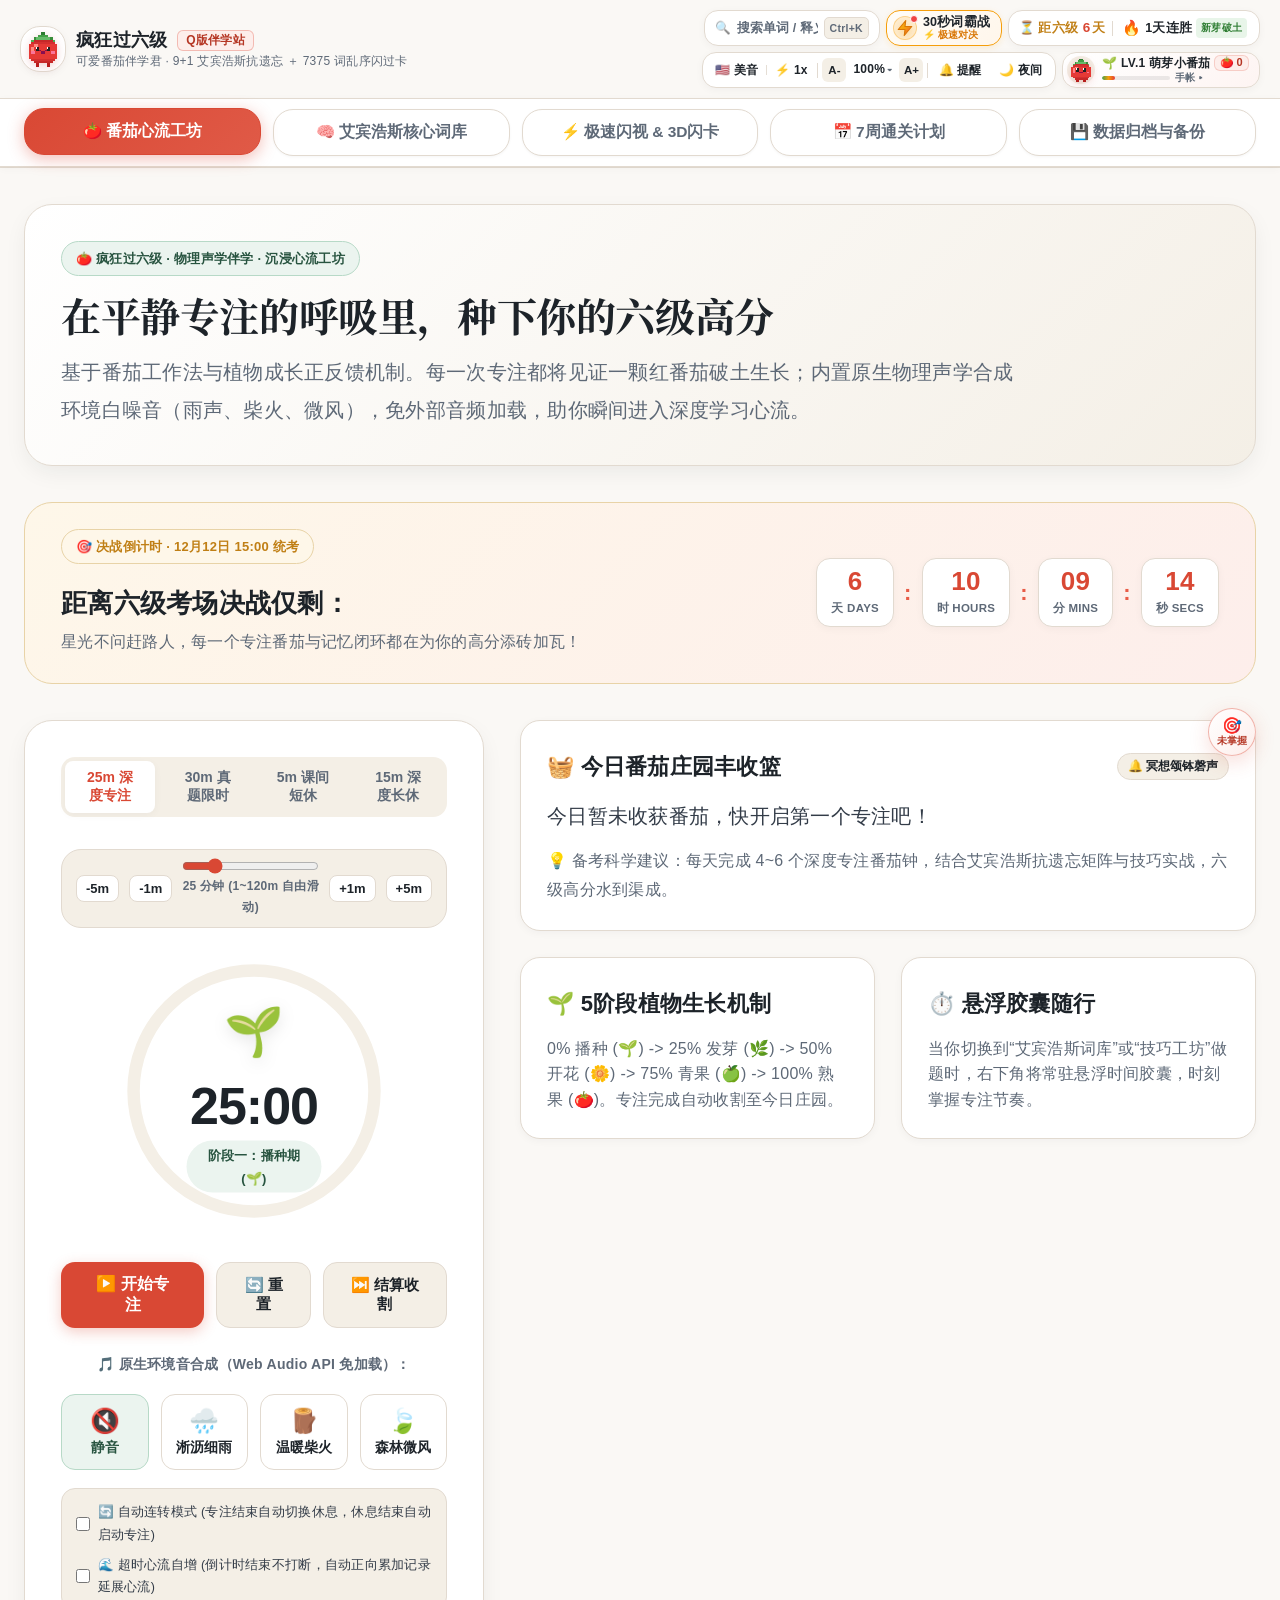
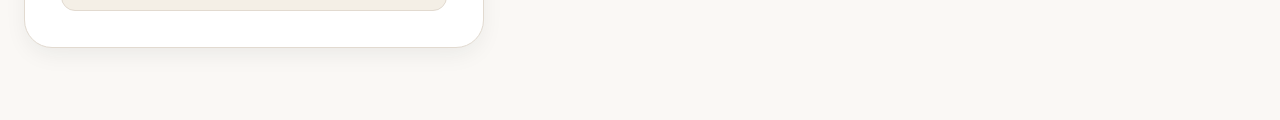
==== index.html @ 5a381528 "feat: 深度复查核心词全量闭环 (修复闪卡库18处核心词遗漏/规整1318处课内词号/例句与音标全检0缺陷 v2.9.4)" ====
<!DOCTYPE html>
<html lang="zh-CN">
<head>
  <meta charset="UTF-8">
  <meta name="viewport" content="width=device-width, initial-scale=1.0, maximum-scale=5.0">
  <meta name="apple-mobile-web-app-capable" content="yes">
  <meta name="apple-mobile-web-app-status-bar-style" content="default">
  <meta name="apple-mobile-web-app-title" content="疯狂过六级">
  <meta name="theme-color" content="#FFF9F6">
  <meta name="format-detection" content="telephone=no">
  <title>疯狂过六级 · 极速通关特训站</title>
  <link rel="preconnect" href="https://fonts.googleapis.com">
  <link rel="preconnect" href="https://fonts.gstatic.com" crossorigin>
  <link href="https://fonts.googleapis.com/css2?family=Noto+Serif+SC:wght@500;600;700;800&display=swap" rel="stylesheet">
  <link rel="stylesheet" href="style.css?v=2.9.4">
</head>
<body>

  <!-- 全局顶部导航 (Sticky Header) -->
  <header class="site-header">
    <div class="header-top">
      <div class="brand-section" onclick="onBrandClick()" title="点击回到首页 · 可爱番茄伴学君">
        <div class="brand-logo" id="brandPixelLogo">
          <svg class="pixel-tomato-svg" viewBox="0 0 32 32" width="38" height="38" shape-rendering="crispEdges">
            <!-- 绿叶与叶柄 -->
            <rect x="14" y="2" width="4" height="4" fill="#2E7D32" />
            <rect x="12" y="4" width="8" height="2" fill="#43A047" />
            <rect x="10" y="6" width="12" height="2" fill="#66BB6A" />
            <rect x="8" y="6" width="2" height="2" fill="#388E3C" />
            <rect x="22" y="6" width="2" height="2" fill="#388E3C" />
            <rect x="6" y="8" width="4" height="2" fill="#4CAF50" />
            <rect x="22" y="8" width="4" height="2" fill="#4CAF50" />

            <!-- 番茄身体轮廓 -->
            <rect x="8" y="8" width="16" height="2" fill="#C62828" />
            <rect x="6" y="10" width="20" height="2" fill="#D32F2F" />
            <rect x="4" y="12" width="24" height="12" fill="#E53935" />
            <rect x="6" y="24" width="20" height="2" fill="#D32F2F" />
            <rect x="8" y="26" width="16" height="2" fill="#C62828" />

            <!-- 高光亮点 -->
            <rect x="8" y="12" width="4" height="2" fill="#FF8A80" />
            <rect x="6" y="14" width="2" height="4" fill="#FF8A80" />

            <!-- 大眼睛 (眨眼动效) -->
            <rect class="pixel-eye" x="10" y="14" width="3" height="4" fill="#212121" />
            <rect x="10" y="14" width="1" height="2" fill="#FFFFFF" />
            <rect class="pixel-eye" x="19" y="14" width="3" height="4" fill="#212121" />
            <rect x="19" y="14" width="1" height="2" fill="#FFFFFF" />

            <!-- 粉嫩小腮红 -->
            <rect x="6" y="18" width="3" height="2" fill="#FF80AB" opacity="0.85" />
            <rect x="23" y="18" width="3" height="2" fill="#FF80AB" opacity="0.85" />

            <!-- 微笑嘴巴 -->
            <rect x="14" y="18" width="4" height="2" fill="#880E4F" />
            <rect x="13" y="17" width="1" height="1" fill="#880E4F" />
            <rect x="18" y="17" width="1" height="1" fill="#880E4F" />

            <!-- 像素小短腿 -->
            <rect x="10" y="28" width="3" height="3" fill="#B71C1C" />
            <rect x="19" y="28" width="3" height="3" fill="#B71C1C" />
          </svg>
        </div>
        <div class="brand-info">
          <h1>疯狂过六级 <span style="font-size:12px; font-weight:800; color:var(--tomato-dark); background:var(--tomato-soft); border:1px solid rgba(217,72,52,0.3); padding:2px 8px; border-radius:6px; margin-left:4px;">Q版伴学站</span></h1>
          <p>可爱番茄伴学君 · 9+1 艾宾浩斯抗遗忘 ＋ 7375 词乱序闪过卡</p>
        </div>
      </div>

      <div class="header-actions">

        <!-- 1. 极速全局搜索胶囊 -->
        <div class="search-box-pill" onclick="openGlobalSearchModal()" title="全局搜索词汇/释义/巧记 (快捷键 Ctrl+K 或 /)">
          <span class="search-box-icon">🔍</span>
          <input type="text" id="globalSearchInput" placeholder="搜索单词 / 释义 / 巧记..." readonly>
          <kbd>Ctrl+K</kbd>
        </div>

        <!-- 2. 竞技与备考状态联舱 (30秒词霸战 + 考期倒计时 + 连胜段位) -->
        <div class="header-status-capsule">
          <button type="button" class="blitz-hero-icon-btn" onclick="showWordBlitzModal()" title="30秒高能极速词汇反应挑战（点击开启竞技场）">
            <div class="blitz-btn-icon-wrap">
              <svg class="blitz-btn-svg" viewBox="0 0 24 24" width="18" height="18" fill="none">
                <path d="M13 2L3 14h9l-1 8 10-12h-9l1-8z" fill="url(#blitzBoltGrad)" stroke="#D97706" stroke-width="1.5" stroke-linejoin="round"/>
                <defs>
                  <linearGradient id="blitzBoltGrad" x1="0" y1="0" x2="1" y2="1">
                    <stop offset="0%" stop-color="#FBBF24"/>
                    <stop offset="50%" stop-color="#F59E0B"/>
                    <stop offset="100%" stop-color="#EF4444"/>
                  </linearGradient>
                </defs>
              </svg>
              <span class="blitz-sparkle-dot"></span>
            </div>
            <div class="blitz-btn-text-col">
              <span class="blitz-btn-title">30秒词霸战</span>
              <span class="blitz-btn-subtag" id="headerBlitzScoreTag">⚡ 极速对决</span>
            </div>
          </button>

          <div class="header-metrics-pill">
            <div class="exam-countdown-pill" title="目标时间：12月12日 15:00 大学英语六级统考">
              <span class="metric-icon">⏳</span>
              <span>距六级 <strong id="headerExamDays">--</strong>天</span>
              <span id="headerExamHMS" class="exam-hms-sub">--:--:--</span>
            </div>
            <span class="dock-divider"></span>
            <div class="header-streak-pill" onclick="showAchievementReportModal()" title="点击查看连胜战报与段位">
              <span class="streak-flame-icon" id="headerFlameIcon">🔥</span>
              <span><strong id="headerStreakDays">1</strong>天连胜</span>
              <span class="pixel-live-tag" id="headerStreakBadge">新芽破土</span>
            </div>
          </div>
        </div>

        <!-- 3. 伴学控制中心集成坞 (发音 + 字号缩放抽屉 + 提醒 + 日夜主题) -->
        <div class="header-control-dock">
          <!-- 发音与倍速 -->
          <div class="audio-pref-pill" title="超清发音控制器：支持美音/英音切换与语速调节">
            <button type="button" class="audio-pref-btn" id="headerAudioAccentBtn" onclick="toggleAudioAccent()">
              <span>🇺🇸</span> 美音
            </button>
            <span class="dock-sub-divider">|</span>
            <button type="button" class="audio-pref-btn" id="headerAudioRateBtn" onclick="cycleAudioRate()">
              <span>⚡</span> 1.0x
            </button>
          </div>

          <span class="dock-divider"></span>

          <!-- 字号无级缩放与预设抽屉 -->
          <div class="font-size-widget" title="全局字体缩放 (悬浮可选择预设档位)">
            <button type="button" class="font-step-btn" onclick="zoomFont(-0.1)" title="缩小字号">A-</button>
            <div class="font-preset-trigger">
              <span class="font-scale-current" id="headerFontScaleLabel">100%</span>
              <span class="font-caret">▾</span>
              <div class="font-presets-popover">
                <div class="font-popover-title">🔍 选择全局字号比例</div>
                <button type="button" class="font-btn active" data-scale="1.0" onclick="setFontScale(1.0)">标准 100%</button>
                <button type="button" class="font-btn" data-scale="1.15" onclick="setFontScale(1.15)">舒适 115%</button>
                <button type="button" class="font-btn" data-scale="1.30" onclick="setFontScale(1.30)">大字 130%</button>
                <button type="button" class="font-btn" data-scale="1.45" onclick="setFontScale(1.45)">关怀 145%</button>
              </div>
            </div>
            <button type="button" class="font-step-btn" onclick="zoomFont(0.1)" title="放大字号">A+</button>
          </div>

          <span class="dock-divider"></span>

          <!-- 提醒与夜间模式 -->
          <button type="button" class="dock-action-btn" onclick="openReminderModal()" title="设置备考闹钟与桌面提醒">
            <span>🔔</span> <span class="dock-btn-text">提醒</span>
          </button>
          <button type="button" class="dock-action-btn" id="btnDarkMode" onclick="toggleDarkMode()" title="切换日间暖燕麦 / 夜间深黛黑模式">
            🌙 夜间
          </button>
        </div>

        <!-- 4. 番茄Q酱伴学宠物一体舱 (融合像素互动与等级经验手帐) -->
        <div class="pixel-tomato-widget tomato-pet-pill" id="pixelTomatoWidget" onclick="showTomatoPetModal()" title="点击查看番茄Q酱成长手帐 · 点击头像可互动">
          <div class="pixel-tomato-avatar" onclick="event.stopPropagation(); petPixelTomato();" title="点我互动打气~ 今天也要疯狂过六级！">
            <svg class="pixel-tomato-svg" viewBox="0 0 32 32" width="34" height="34" shape-rendering="crispEdges">
              <!-- 绿叶与叶柄 -->
              <rect x="14" y="2" width="4" height="4" fill="#2E7D32" />
              <rect x="12" y="4" width="8" height="2" fill="#43A047" />
              <rect x="10" y="6" width="12" height="2" fill="#66BB6A" />
              <rect x="8" y="6" width="2" height="2" fill="#388E3C" />
              <rect x="22" y="6" width="2" height="2" fill="#388E3C" />
              <rect x="6" y="8" width="4" height="2" fill="#4CAF50" />
              <rect x="22" y="8" width="4" height="2" fill="#4CAF50" />

              <!-- 番茄身体轮廓 -->
              <rect x="8" y="8" width="16" height="2" fill="#C62828" />
              <rect x="6" y="10" width="20" height="2" fill="#D32F2F" />
              <rect x="4" y="12" width="24" height="12" fill="#E53935" />
              <rect x="6" y="24" width="20" height="2" fill="#D32F2F" />
              <rect x="8" y="26" width="16" height="2" fill="#C62828" />

              <!-- 高光亮点 -->
              <rect x="8" y="12" width="4" height="2" fill="#FF8A80" />
              <rect x="6" y="14" width="2" height="4" fill="#FF8A80" />

              <!-- 大眼睛 (眨眼动效) -->
              <rect class="pixel-eye" x="10" y="14" width="3" height="4" fill="#212121" />
              <rect x="10" y="14" width="1" height="2" fill="#FFFFFF" />
              <rect class="pixel-eye" x="19" y="14" width="3" height="4" fill="#212121" />
              <rect x="19" y="14" width="1" height="2" fill="#FFFFFF" />

              <!-- 粉嫩小腮红 -->
              <rect x="6" y="18" width="3" height="2" fill="#FF80AB" opacity="0.85" />
              <rect x="23" y="18" width="3" height="2" fill="#FF80AB" opacity="0.85" />

              <!-- 微笑嘴巴 -->
              <rect x="14" y="18" width="4" height="2" fill="#880E4F" />
              <rect x="13" y="17" width="1" height="1" fill="#880E4F" />
              <rect x="18" y="17" width="1" height="1" fill="#880E4F" />

              <!-- 像素小短腿 -->
              <rect x="10" y="28" width="3" height="3" fill="#B71C1C" />
              <rect x="19" y="28" width="3" height="3" fill="#B71C1C" />
            </svg>
          </div>
          <div class="pixel-tomato-info">
            <div class="pixel-tomato-name">
              <span class="pet-icon-bounce" id="headerPetIcon" onclick="onTomatoPetClick(event)">🌱</span>
              <span id="headerPetBadge">LV.1 萌芽小番茄</span>
              <span class="tomato-mini-badge" title="今日已收获番茄数">🍅<strong id="headerTomatoCount">0</strong></span>
            </div>
            <div class="pet-xp-row">
              <div class="pet-xp-bar-wrap">
                <div class="pet-xp-bar-fill" id="headerPetXpBar" style="width:10%;"></div>
              </div>
              <span class="pet-handbook-hint">手帐 ▸</span>
            </div>
          </div>
          <!-- 悬浮点击鼓励对话气泡 -->
          <div class="pixel-speech-bubble" id="pixelTomatoBubble">加油！疯狂过六级！🍅</div>
        </div>

      </div>
    </div>

    <!-- 药丸 Tab 导航栏 -->
    <nav class="nav-bar">
      <div class="nav-tabs">
        <button class="tab-link active" data-tab="pomodoro" onclick="switchTab('pomodoro')">🍅 番茄心流工坊</button>
        <button class="tab-link" data-tab="vocab" onclick="switchTab('vocab')">🧠 艾宾浩斯核心词库</button>
        <button class="tab-link" data-tab="flash" onclick="switchTab('flash')">⚡ 极速闪视 & 3D闪卡</button>
        <button class="tab-link" data-tab="planner" onclick="switchTab('planner')">📅 7周通关计划</button>
        <button class="tab-link" data-tab="backup" onclick="switchTab('backup')">💾 数据归档与备份</button>
      </div>
    </nav>
  </header>

  <!-- 主体视图容器 -->
  <main class="main-wrapper">

    <!-- 板块 1：番茄心流工坊 -->
    <section id="tab-pomodoro" class="tab-content active">
      <div class="hero-card">
        <span class="hero-badge">🍅 疯狂过六级 · 物理声学伴学 · 沉浸心流工坊</span>
        <h1 class="hero-title serif-heading">在平静专注的呼吸里，种下你的六级高分</h1>
        <p class="hero-desc">
          基于番茄工作法与植物成长正反馈机制。每一次专注都将见证一颗红番茄破土生长；内置原生物理声学合成环境白噪音（雨声、柴火、微风），免外部音频加载，助你瞬间进入深度学习心流。
        </p>
      </div>

      
      <!-- 12月12日 统考倒计时看板 -->
      <div class="exam-countdown-banner">
        <div>
          <span class="hero-badge" style="background:var(--harvest-soft); color:var(--harvest-gold); border-color:var(--harvest-border);">🎯 决战倒计时 · 12月12日 15:00 统考</span>
          <h2 style="font-size:var(--font-xl); font-weight:800; color:var(--text-main); margin-top:4px;">距离六级考场决战仅剩：</h2>
          <p style="font-size:var(--font-sm); color:var(--text-muted); margin-top:2px;">星光不问赶路人，每一个专注番茄与记忆闭环都在为你的高分添砖加瓦！</p>
        </div>
        <div class="exam-countdown-grid">
          <div class="exam-time-box">
            <div class="exam-time-val" id="pomoExamDays">--</div>
            <div class="exam-time-lbl">天 DAYS</div>
          </div>
          <span class="exam-colon">:</span>
          <div class="exam-time-box">
            <div class="exam-time-val" id="pomoExamHours">--</div>
            <div class="exam-time-lbl">时 HOURS</div>
          </div>
          <span class="exam-colon">:</span>
          <div class="exam-time-box">
            <div class="exam-time-val" id="pomoExamMins">--</div>
            <div class="exam-time-lbl">分 MINS</div>
          </div>
          <span class="exam-colon">:</span>
          <div class="exam-time-box">
            <div class="exam-time-val" id="pomoExamSecs">--</div>
            <div class="exam-time-lbl">秒 SECS</div>
          </div>
        </div>
      </div>
      <div class="pomo-container">
        <div class="pomo-timer-card">
          <div class="pomo-mode-tabs">
            <button class="pomo-mode-btn active" data-mode="focus" onclick="setPomoMode('focus')">25m 深度专注</button>
            <button class="pomo-mode-btn" data-mode="exam" onclick="setPomoMode('exam')">30m 真题限时</button>
            <button class="pomo-mode-btn" data-mode="short" onclick="setPomoMode('short')">5m 课间短休</button>
            <button class="pomo-mode-btn" data-mode="long" onclick="setPomoMode('long')">15m 深度长休</button>
          </div>

          
          <!-- 自由时长微调控制器 (1~120分钟可调) -->
          <div class="pomo-duration-adjuster" title="自由调节专注时长">
            <button class="adjust-step-btn" onclick="adjustPomoMinutes(-5)" title="减少5分钟">-5m</button>
            <button class="adjust-step-btn" onclick="adjustPomoMinutes(-1)" title="减少1分钟">-1m</button>
            <div class="adjust-slider-wrap">
              <input type="range" id="pomoDurationSlider" min="1" max="120" value="25" oninput="onPomoSliderInput(this.value)" onchange="onPomoSliderChange(this.value)">
              <div class="adjust-val-text"><span id="pomoDurationDisplay">25</span> 分钟 (1~120m 自由滑动)</div>
            </div>
            <button class="adjust-step-btn" onclick="adjustPomoMinutes(1)" title="增加1分钟">+1m</button>
            <button class="adjust-step-btn" onclick="adjustPomoMinutes(5)" title="增加5分钟">+5m</button>
          </div>

          <div class="pomo-ring-wrap">
            <svg class="pomo-ring-svg" viewBox="0 0 260 260">
              <circle class="pomo-ring-bg" cx="130" cy="130" r="116"></circle>
              <circle class="pomo-ring-prog" id="pomoRingProg" cx="130" cy="130" r="116"></circle>
            </svg>
            <div class="pomo-center-info">
              <div class="plant-emoji-large" id="plantEmojiLarge">🌱</div>
              <div class="pomo-timer-text" id="pomoTimerText">25:00</div>
              <span class="plant-stage-badge" id="plantStageBadge">阶段一：播种期 (🌱)</span>
            </div>
          </div>

          <div class="pomo-btn-group">
            <button class="btn-primary" id="pomoStartBtn" onclick="togglePomodoro()">▶️ 开始专注</button>
            <button class="btn-secondary" onclick="resetPomodoro()">🔄 重置</button>
            <button class="btn-secondary" onclick="skipPomodoro()">⏭️ 结算收割</button>
          </div>

          <div style="margin-top: 24px; width: 100%;">
            <div style="font-size: 14px; font-weight: 700; color: var(--text-muted); margin-bottom: 8px;">
              🎵 原生环境音合成（Web Audio API 免加载）：
            </div>
            <div class="ambient-sound-board">
              <button class="sound-toggle-btn active" id="btnSoundNone" onclick="setAmbientSound('none')">
                <span class="icon">🔇</span>
                <span>静音</span>
              </button>
              <button class="sound-toggle-btn" id="btnSoundRain" onclick="setAmbientSound('rain')">
                <span class="icon">🌧️</span>
                <span>淅沥细雨</span>
              </button>
              <button class="sound-toggle-btn" id="btnSoundFire" onclick="setAmbientSound('fire')">
                <span class="icon">🪵</span>
                <span>温暖柴火</span>
              </button>
              <button class="sound-toggle-btn" id="btnSoundWind" onclick="setAmbientSound('wind')">
                <span class="icon">🍃</span>
                <span>森林微风</span>
              </button>
            </div>
          </div>

          <!-- 智能自动调节心流开关 -->
          <div class="pomo-smart-switches">
            <label class="smart-toggle-label">
              <input type="checkbox" id="chkAutoFlow" onchange="toggleAutoFlow(this.checked)">
              <span>🔄 自动连转模式 (专注结束自动切换休息，休息结束自动启动专注)</span>
            </label>
            <label class="smart-toggle-label">
              <input type="checkbox" id="chkOvertimeCount" onchange="toggleOvertimeCount(this.checked)">
              <span>🌊 超时心流自增 (倒计时结束不打断，自动正向累加记录延展心流)</span>
            </label>
          </div>

        </div>

        <div>
          <div class="card" style="margin-bottom: var(--space-lg);">
            <div class="card-title">
              <span>🧺 今日番茄庄园丰收篮</span>
              <button class="btn-secondary" onclick="playChime()" style="padding:4px 10px; font-size:12px;">🔔 冥想颂钵磬声</button>
            </div>
            <p style="font-size: var(--font-md); line-height: var(--line-height-relaxed); color: var(--text-body); margin-bottom: 12px;" id="harvestBasketDisplay">
              今日暂未收获番茄，快开启第一个专注吧！
            </p>
            <div style="font-size: var(--font-sm); color: var(--text-muted);">
              💡 备考科学建议：每天完成 4~6 个深度专注番茄钟，结合艾宾浩斯抗遗忘矩阵与技巧实战，六级高分水到渠成。
            </div>
          </div>

          <div class="grid-2">
            <div class="card">
              <div class="card-title">🌱 5阶段植物生长机制</div>
              <p style="font-size: var(--font-sm); color: var(--text-muted); line-height: 1.6;">
                0% 播种 (🌱) -> 25% 发芽 (🌿) -> 50% 开花 (🌼) -> 75% 青果 (🍏) -> 100% 熟果 (🍅)。专注完成自动收割至今日庄园。
              </p>
            </div>
            <div class="card">
              <div class="card-title">⏱️ 悬浮胶囊随行</div>
              <p style="font-size: var(--font-sm); color: var(--text-muted); line-height: 1.6;">
                当你切换到“艾宾浩斯词库”或“技巧工坊”做题时，右下角将常驻悬浮时间胶囊，时刻掌握专注节奏。
              </p>
            </div>
          </div>
        </div>
      </div>
    </section>

    <!-- 板块 2：艾宾浩斯核心词库 -->
    <section id="tab-vocab" class="tab-content">
      <div class="hero-card">
        <span class="hero-badge">🧠 科学 9+1 艾宾浩斯全周期抗遗忘闭环 (增加14天/21天打卡) · 词以群记抓核心</span>
        <h1 class="hero-title serif-heading">抗遗忘闭环 · 终结死记硬背</h1>
        <p class="hero-desc">
          取材自刘晓艳《六级核心词·艾宾浩斯抗遗忘》与《你还在背单词吗》。通过“短期（初学/5分/30分/12时）+ 长期（1天/2天/4天/7天）”十步阶梯复习排程（短期初学/5分/30分/12时 + 长期1天/2天/4天/7天/14天/21天），配合词群逻辑思维导图与同根派生树，在遗忘临界点将其固化为永久潜意识记忆。
        </p>
      </div>

      <!-- 控制工具栏 -->
      <!-- 紧凑计划进度提醒条 -->
      <div id="vocabPlanBanner"></div>

      <div class="vocab-control-bar">
        <div class="unit-selector-group">
          <label style="font-weight:700; color:var(--text-main); font-size:var(--font-md);">选择单元：</label>
          <select class="select-styled" id="vocabUnitSelect" onchange="onVocabUnitChange()"></select>
          <select class="select-styled" id="vocabLessonSelect" onchange="onVocabLessonChange()"></select>
        </div>

        <div class="vocab-mode-toggles">
          <button class="toggle-chip active" id="btnToggleMindmap" onclick="toggleMindmap()">🗺️ 词群思维导图</button>
          <button class="toggle-chip" id="btnMaskMeaning" onclick="toggleMaskMeaning()">👁️ 遮挡中文释义</button>
          <button class="toggle-chip" id="btnFilterStarred" onclick="toggleStarredFilter()">⭐ 只看星标生词</button>
          <button class="toggle-chip" id="btnFilterDue" onclick="toggleDueFilter()" title="筛选到达遗忘临界点急需复习的词汇">⏰ 到期待复习 (<span id="dueWordsCount">0</span>)</button>
          <button class="toggle-chip" onclick="batchCheckCurrentLesson(true)" title="一键将本课全部单词标记为初学已打卡">⚡ 整课初学一键打卡</button>
          <button class="toggle-chip" onclick="batchCheckCurrentLesson(false)" title="清空本课全部单词打卡标记" style="color:var(--tomato-red);">🔄 清空本课打卡</button>
          <button class="toggle-chip" id="btnFilterUnlearned" onclick="toggleUnlearnedFilter()">⏳ 只看未掌握</button>
          <button class="toggle-chip jump-unmastered-chip" id="btnJumpUnmastered" onclick="jumpToFirstUnmasteredWord()" title="一键定位并滚动到第一个未掌握的核心词卡片位置">🎯 定位未掌握词</button>
        </div>
      </div>

      <!-- 思维导图抽屉 -->
      <div class="mindmap-drawer open" id="mindmapDrawer"></div>

      <!-- 词汇卡片列表容器 -->
      <div class="vocab-card-list" id="vocabCardList"></div>
    </section>

    <!-- 板块 3：全新极速闪过卡工坊 (纯净单词与词意 · 3D拟真记忆卡 · 自动闪视心流 · 智能分级打标) -->
    <section id="tab-flash" class="tab-content">
      <div class="hero-card">
        <span class="hero-badge">⚡ 疯狂过六级 · 纯净闪过卡 · 科学抗遗忘刷词工坊</span>
        <h1 class="hero-title serif-heading">极速闪过卡 · 纯净记忆心流工坊</h1>
        <p class="hero-desc">
          严格遵循<strong>“只要单词与词意，乱序随机不留位置记忆”</strong>原则打造！包含 <strong>3D 拟真翻转卡</strong>（艾宾浩斯自评梯度：生疏/模糊/熟记）、<strong>自动闪视心流</strong>（免动手自动翻卡巡航）与<strong>冲刺密集清单</strong>。全键盘盲打支持，支持星标收集与错词重练！
        </p>
      </div>

      <div class="flash-workspace">
        <!-- 顶栏操控台：模式切换 + 题库选择 + 快捷操作 -->
        <div class="flash-toolbar">
          <div class="flash-mode-bar">
            <button class="flash-mode-btn active" data-mode="3d" onclick="switchFlashMode('3d')">🃏 3D 翻转卡 (记忆打标)</button>
            <button class="flash-mode-btn" data-mode="flash" onclick="switchFlashMode('flash')">⚡ 自动闪视心流 (巡航)</button>
            <button class="flash-mode-btn" data-mode="list" onclick="switchFlashMode('list')">📜 冲刺单词清单 (速览)</button>
          </div>

          <div class="flash-deck-controls">
            <label style="font-weight:700; color:var(--text-main); font-size:14px;">题库包：</label>
            <select class="select-styled" id="flashUnitSelect" onchange="onFlashUnitChange()" style="max-width:320px;"></select>
            <button class="btn-secondary" onclick="reshuffleCurrentDeck()" title="快捷键 R" style="padding:8px 14px; font-weight:700;">🔀 乱序洗牌 (R)</button>
            <button class="btn-secondary" onclick="undoLastFlashcardMark()" title="快捷键 Z 或 Ctrl+Z" style="padding:8px 14px; font-weight:700;">↺ 撤销 (Z)</button>
          </div>
        </div>

        <!-- 实时刷词进度条与战报统计胶囊 -->
        <div class="flash-progress-dashboard">
          <div class="flash-progress-track">
            <div class="flash-progress-fill" id="flashProgressBar" style="width: 1%;"></div>
          </div>
          <div class="flash-stats-pills">
            <span class="flash-stat-pill current" id="flashStatProgressText">第 1 / 7375 词 · 乱序</span>
            <span class="flash-stat-pill mastered" id="flashStatMastered">🟢 熟记: 0</span>
            <span class="flash-stat-pill hesitant" id="flashStatHesitant">🟡 模糊: 0</span>
            <span class="flash-stat-pill forgot" id="flashStatForgot">🔴 生疏: 0</span>
            <span class="flash-stat-pill accuracy" id="flashStatAccuracy">掌握率: 0%</span>
          </div>
        </div>

        <!-- 模式 A：3D 拟真翻转卡片舞台 (超大字号、3D翻转、三档记忆打分) -->
        <div id="flipCardStage">
          <div class="flash-card-3d-viewport" onclick="flip3DCard()">
            <div class="flash-card-3d-inner" id="flipCardInner">
              <!-- 卡片正面 (纯净单词) -->
              <div class="flash-card-face flash-card-front">
                <div class="flash-card-top-bar">
                  <span class="flash-card-deck-tag" id="flashFrontDeckTag">全库大乱序</span>
                  <div style="display:flex; align-items:center; gap:8px;">
                    <button type="button" class="flash-card-icon-btn" onclick="event.stopPropagation(); toggleStarCurrentFlashcard();" id="flashStarBtn" title="加入星标生词本 (快捷键 F)">★</button>
                    <button type="button" class="flash-card-icon-btn" onclick="event.stopPropagation(); speakCurrentFlashcard();" title="发音朗读 (快捷键 V)">🔊</button>
                  </div>
                </div>

                <div class="flash-word-text serif-heading" id="flipFrontWord">abandon</div>
                <div class="flash-phonetic-text" id="flipFrontPhonetic">/əˈbændən/</div>

                <div class="flash-card-hint">
                  💡 点击卡片或轻敲 <kbd>空格键</kbd> 翻转查看释义
                </div>
              </div>

              <!-- 卡片反面 (纯净词意) -->
              <div class="flash-card-face flash-card-back">
                <div class="flash-card-top-bar">
                  <span class="flash-card-deck-tag" style="color:var(--tomato-red);">释义背面</span>
                  <div style="display:flex; align-items:center; gap:8px;">
                    <button type="button" class="flash-card-icon-btn" onclick="event.stopPropagation(); speakCurrentFlashcard();" title="发音朗读">🔊</button>
                  </div>
                </div>

                <div class="flash-meaning-text" id="flipBackMeaning">v. 遗弃，抛弃；中止；放弃</div>

                <!-- 可折叠晓艳巧记提示 -->
                <div class="flash-trick-fold" id="flashTrickBox" style="display:none;" onclick="event.stopPropagation();">
                  <span style="font-weight:800; color:var(--harvest-gold); font-size:12px;">💡 晓艳巧记：</span>
                  <span id="flashTrickText" style="font-size:13px; color:var(--text-body);"></span>
                </div>

                <div class="flash-card-hint">
                  💡 请根据记忆掌握程度点击下方按钮打分 (支持键盘 1 / 2 / 3)
                </div>
              </div>
            </div>
          </div>

          <!-- 艾宾浩斯三档记忆梯度操作台 -->
          <div class="flash-grading-bar">
            <button type="button" class="btn-grade-forgot" onclick="grade3DCard('forgot')" title="快捷键 1 或 A 或 ←">
              <span class="grade-key">1</span>
              <span>🔴 生疏/忘记 (A)</span>
            </button>
            <button type="button" class="btn-grade-hesitant" onclick="grade3DCard('hesitant')" title="快捷键 2 或 S 或 ↓">
              <span class="grade-key">2</span>
              <span>🟡 模糊/犹豫 (S)</span>
            </button>
            <button type="button" class="btn-grade-mastered" onclick="grade3DCard('mastered')" title="快捷键 3 或 D 或 →">
              <span class="grade-key">3</span>
              <span>🟢 熟记过关 (D)</span>
            </button>
          </div>

          <div class="flash-keyboard-tip">
            ⌨️ 全键盘盲打支持：<kbd>Space</kbd> 翻转 ｜ <kbd>1</kbd>/<kbd>A</kbd> 忘记 ｜ <kbd>2</kbd>/<kbd>S</kbd> 模糊 ｜ <kbd>3</kbd>/<kbd>D</kbd> 熟记 ｜ <kbd>R</kbd> 洗牌 ｜ <kbd>Z</kbd> 撤销 ｜ <kbd>F</kbd> 标星 ｜ <kbd>V</kbd> 发音
          </div>
        </div>

        <!-- 模式 B：自动闪视心流舞台 (巡航播放模式) -->
        <div id="speedFlashStage" style="display:none;">
          <div class="speed-flash-hero-card">
            <div style="font-size:14px; font-weight:700; color:var(--text-muted); margin-bottom:8px;" id="speedProgressHero">第 1 / 7375 词 · 自动巡航</div>
            <div class="speed-word-hero serif-heading" id="speedWordHero">abandon</div>
            <div class="speed-meaning-hero" id="speedMeaningHero">v. 遗弃，抛弃；中止；放弃</div>

            <div class="speed-control-deck">
              <button class="btn-secondary" onclick="stepSpeedFlash(-1)">⏮️ 上一个</button>
              <button class="btn-primary" id="speedPlayBtn" onclick="toggleSpeedFlash()" style="padding:10px 24px; font-size:15px; font-weight:800;">▶️ 开启闪视心流 (P)</button>
              <button class="btn-secondary" onclick="stepSpeedFlash(1)">⏭️ 下一个</button>
              <button class="btn-secondary" onclick="reshuffleCurrentDeck()" style="margin-left:6px;">🔀 洗牌</button>
              <span style="font-size:14px; font-weight:700; color:var(--text-muted); margin-left:12px;">调速：</span>
              <button class="speed-btn-pill" data-speed="1.0" onclick="setSpeedInterval(1.0)">1.0s (极速)</button>
              <button class="speed-btn-pill active" data-speed="1.5" onclick="setSpeedInterval(1.5)">1.5s (标准)</button>
              <button class="speed-btn-pill" data-speed="2.0" onclick="setSpeedInterval(2.0)">2.0s (舒适)</button>
              <button class="speed-btn-pill" data-speed="3.0" onclick="setSpeedInterval(3.0)">3.0s (沉浸)</button>
            </div>
          </div>
        </div>

        <!-- 模式 C：密集冲刺清单速览舞台 (考前5分钟过词) -->
        <div id="flashListStage" style="display:none;">
          <div style="display:flex; justify-content:space-between; align-items:center; margin-bottom:16px;">
            <div style="font-weight:700; color:var(--text-main); font-size:15px;">📜 当前题库词汇快速回顾流</div>
            <div style="display:flex; gap:10px;">
              <button type="button" class="btn-secondary" onclick="toggleFlashListMeanings()" id="btnToggleListMeanings" style="padding:6px 14px; font-size:13px;">👁️ 隐藏释义 (自测)</button>
              <button type="button" class="btn-secondary" onclick="reshuffleCurrentDeck()" style="padding:6px 14px; font-size:13px;">🔀 重新洗牌</button>
            </div>
          </div>
          <div class="flash-dense-grid" id="flashDenseListGrid"></div>
        </div>

        <!-- 本轮刷词完成成就结算卡 -->
        <div id="flashRoundSettlementCard" class="card flash-settlement-card" style="display:none;">
          <div style="font-size:48px; margin-bottom:8px;">🏆✨</div>
          <h2 style="font-size:26px; font-weight:900; color:var(--text-main);">太棒了！本轮闪过卡刷词达成！</h2>
          <p style="font-size:15px; color:var(--text-muted); margin:8px 0 20px;">经过高强度神经闪视刺激，又一批核心生词被牢牢镌刻在长时记忆中！</p>

          <div class="flash-settlement-stats">
            <div class="flash-settle-item">
              <span class="flash-settle-num" id="settleTotalCount">50</span>
              <span class="flash-settle-label">本轮刷词总量</span>
            </div>
            <div class="flash-settle-item">
              <span class="flash-settle-num" style="color:var(--sage-green);" id="settleMasteredCount">42</span>
              <span class="flash-settle-label">熟记秒杀词</span>
            </div>
            <div class="flash-settle-item">
              <span class="flash-settle-num" style="color:var(--tomato-red);" id="settleForgotCount">8</span>
              <span class="flash-settle-label">生疏待巩固</span>
            </div>
            <div class="flash-settle-item">
              <span class="flash-settle-num" style="color:var(--harvest-gold);" id="settleAccuracyRate">84%</span>
              <span class="flash-settle-label">本轮掌握率</span>
            </div>
          </div>

          <div style="display:flex; justify-content:center; gap:14px; margin-top:24px; flex-wrap:wrap;">
            <button type="button" class="btn-primary" onclick="restartFlashOnlyForgot()" id="btnRestartForgot" style="padding:12px 28px; font-size:16px;">🔴 只重刷本轮生疏词</button>
            <button type="button" class="btn-secondary" onclick="reshuffleCurrentDeck()" style="padding:12px 24px; font-size:15px;">🔀 重新洗牌再来一轮</button>
            <button type="button" class="btn-secondary" onclick="switchFlashMode('3d')" style="padding:12px 20px; font-size:15px;">继续刷词</button>
          </div>
        </div>
      </div>
    </section>

    <!-- 板块 9：7 周通关计划与习惯打卡 -->
    <section id="tab-planner" class="tab-content">
      <div class="hero-card">
        <span class="hero-badge">📅 疯狂过六级 · 7周全景通关路线图 · 每日能力闭环</span>
        <h1 class="hero-title serif-heading">拒绝焦虑 · 稳扎稳打形成六级能力闭环</h1>
        <p class="hero-desc">
          刘晓艳老师推荐备考节奏：以<strong>7周全景通关路线图</strong>为骨架，每天早晨出声晨诵培养语感，白天深度专注攻克技巧与真题，晚上艾宾浩斯复盘。连续打卡，形成牢不可破的学习飞轮！
        </p>
      </div>

      
      <!-- 12月12日 统考倒计时看板 -->
      <div class="exam-countdown-banner">
        <div>
          <span class="hero-badge" style="background:var(--harvest-soft); color:var(--harvest-gold); border-color:var(--harvest-border);">🎯 决战倒计时 · 12月12日 15:00 统考</span>
          <h2 style="font-size:var(--font-xl); font-weight:800; color:var(--text-main); margin-top:4px;">距离六级考场决战仅剩：</h2>
          <p style="font-size:var(--font-sm); color:var(--text-muted); margin-top:2px;">严格遵循 7 周通关节奏，晨诵、日习、晚复盘，稳步推进！</p>
        </div>
        <div class="exam-countdown-grid">
          <div class="exam-time-box">
            <div class="exam-time-val" id="planExamDays">--</div>
            <div class="exam-time-lbl">天 DAYS</div>
          </div>
          <span class="exam-colon">:</span>
          <div class="exam-time-box">
            <div class="exam-time-val" id="planExamHours">--</div>
            <div class="exam-time-lbl">时 HOURS</div>
          </div>
          <span class="exam-colon">:</span>
          <div class="exam-time-box">
            <div class="exam-time-val" id="planExamMins">--</div>
            <div class="exam-time-lbl">分 MINS</div>
          </div>
          <span class="exam-colon">:</span>
          <div class="exam-time-box">
            <div class="exam-time-val" id="planExamSecs">--</div>
            <div class="exam-time-lbl">秒 SECS</div>
          </div>
        </div>
      </div>
      <!-- 核心词与派生词通关计划看板 -->
      <div id="planGoalDashboard"></div>

      <!-- 连续打卡足迹月历与连胜看板 -->
      <div id="streakCalendarContainer"></div>

      <div class="grid-2">
        <div>
          <div class="card" style="margin-bottom:24px;">
            <div class="card-title">
              <span>📋 今日“疯狂过六级”能力闭环打卡</span>
              <div style="display:flex; align-items:center; gap:10px;">
                <span style="font-size:14px; font-weight:700; color:var(--sage-green);" id="plannerStreakDays">1 天</span>
                <button type="button" class="btn-subtle" onclick="cancelTodayCheckin()" title="若误触打卡，可点击此处一键重置今日打卡状态" style="padding:4px 10px; font-size:12px; border-radius:6px; color:var(--text-muted); border:1px solid var(--border-light); cursor:pointer;">↺ 取消今日打卡</button>
              </div>
            </div>
            <p style="font-size:14px; color:var(--text-muted); margin-bottom:16px;">勾选今日已完成的学习任务，自动沉淀至连续打卡记录：</p>

            <div class="habit-loop-card" onclick="document.getElementById('habitMorningCheck').click()">
              <div>
                <strong style="font-size:16px; color:var(--text-main);">🌅 晨诵 (0.5小时)</strong>
                <p style="font-size:13px; color:var(--text-muted); margin-top:2px;">大声朗读 Unit 核心母词、同根派生词及六级真题例句，唤醒语感</p>
              </div>
              <input type="checkbox" class="habit-checkbox" id="habitMorningCheck" onclick="event.stopPropagation(); onHabitChange('morning', this)">
            </div>

            <div class="habit-loop-card" onclick="document.getElementById('habitDayCheck').click()">
              <div>
                <strong style="font-size:16px; color:var(--text-main);">☀️ 日习 (2.0小时)</strong>
                <p style="font-size:13px; color:var(--text-muted); margin-top:2px;">番茄钟深度专注：攻克 19 大技巧库、写作沙盒与翻译仔细阅读真题演练</p>
              </div>
              <input type="checkbox" class="habit-checkbox" id="habitDayCheck" onclick="event.stopPropagation(); onHabitChange('daytime', this)">
            </div>

            <div class="habit-loop-card" onclick="document.getElementById('habitNightCheck').click()">
              <div>
                <strong style="font-size:16px; color:var(--text-main);">🌙 晚复盘 (1.5小时)</strong>
                <p style="font-size:13px; color:var(--text-muted); margin-top:2px;">艾宾浩斯抗遗忘矩阵对账、星标生词本查缺补漏、极速闪视流冲刺回顾</p>
              </div>
              <input type="checkbox" class="habit-checkbox" id="habitNightCheck" onclick="event.stopPropagation(); onHabitChange('evening', this)">
            </div>

            <div style="display:flex; justify-content:space-between; align-items:center; margin-top:14px; padding-top:10px; border-top:1px dashed var(--border-light);">
              <span style="font-size:12px; color:var(--text-muted);">💡 提示：点击勾选框可直接打卡，再次点击或点击右侧按钮即可撤回/取消</span>
              <button type="button" class="btn-subtle" onclick="cancelTodayCheckin()" style="padding:4px 12px; font-size:12px; color:var(--tomato-red); border:1px solid rgba(224,90,71,0.25); border-radius:6px; background:rgba(224,90,71,0.06); cursor:pointer; font-weight:600;">↺ 取消今日打卡</button>
            </div>
          </div>
        </div>

        <div>
          <div class="card">
            <div class="card-title">⏱️ 考场 130 分钟黄金时间分配表</div>
            <p style="font-size:14px; color:var(--text-muted); margin-bottom:16px;">严格把控答题节奏，严防考场答不完卷：</p>
            <div style="background:var(--bg-subtle); padding:16px; border-radius:var(--radius-md); font-size:14px; line-height:1.8;">
              • <strong>15:00 - 15:10 (10m)</strong>：发卷涂卡、快速浏览听力前三题选项预判主旨<br>
              • <strong>15:10 - 15:40 (30m)</strong>：写作实战（三段式：审题5m + 写作20m + 检查5m）<br>
              • <strong>15:40 - 16:10 (30m)</strong>：听力考试（边听边涂答题卡，绝不留到听力结束后）<br>
              • <strong>16:10 - 16:15 (5m)</strong>：收答题卡 1，深呼吸平复心绪<br>
              • <strong>16:15 - 16:55 (40m)</strong>：仔细阅读（2篇各15m）+ 长篇匹配（10m）<br>
              • <strong>16:55 - 17:05 (10m)</strong>：选词填空（四大词性归类，快刀斩乱麻）<br>
              • <strong>17:05 - 17:25 (20m)</strong>：形合翻译（抓主干二态定状，写出高配版本）<br>
              • <strong>17:25 - 17:30 (5m)</strong>：检查涂卡、查漏补缺、从容交卷
            </div>
          </div>
        </div>
      </div>
    </section>

    <!-- 板块 10：数据归档与备份 -->
    <section id="tab-backup" class="tab-content">
      <div class="hero-card">
        <span class="hero-badge">💾 疯狂过六级 · 学习数据总览与跨设备备份</span>
        <h1 class="hero-title serif-heading">学习数据总览与跨设备备份</h1>
        <p class="hero-desc">
          所有打卡进度、艾宾浩斯记忆记录、星标生词本及番茄庄园数据均实时保存在浏览器底层。支持<strong>一键导出 JSON 备份</strong>或<strong>跨电脑恢复</strong>，备考数据安全无忧。
        </p>
      </div>

      
      <!-- 凌晨自动归档专属状态看板 -->
      <div class="snapshot-status-banner">
        <div>
          <span class="hero-badge" style="background:var(--sage-soft); color:var(--sage-dark); border-color:var(--sage-border);">🕒 凌晨自动归档运行中 · 零人工操作</span>
          <h2 style="font-size:var(--font-xl); font-weight:800; color:var(--text-main); margin-top:4px;">每日 00:00:00 自动快照沉淀</h2>
          <p style="font-size:var(--font-sm); color:var(--text-muted); margin-top:2px;">
            最近归档：<strong id="lastMidnightTime" style="color:var(--text-main);">--</strong> ｜
            下次自动快照倒计时：<strong id="nextMidnightCountdown" style="color:var(--sage-green);">--</strong>
          </p>
        </div>
        <div>
          <button class="btn-primary" onclick="createManualSnapshot()" style="padding:10px 18px; font-size:14px;">⚡ 立即创建当前即时快照</button>
        </div>
      </div>

      <!-- 历史快照池卡片 -->
      <div class="card" style="margin-bottom: var(--space-xl);">
        <div class="card-title">
          <span>🕒 凌晨自动快照历史池 (最多滚动保留 3 份)</span>
          <div style="display:flex; align-items:center; gap:8px;">
            <span style="font-size:13px; color:var(--text-muted);">自动备份 · 支持独立删除、回滚或导出</span>
            <button class="btn-secondary" onclick="clearAllMidnightSnapshots()" style="padding:2px 8px; font-size:11.5px; color:var(--tomato-red); border-color:rgba(217,72,52,0.3);" title="清空全部历史快照">🗑️ 清空历史池</button>
          </div>
        </div>
        <div class="snapshot-list" id="midnightSnapshotList"></div>
      </div>

      <div class="stats-summary-grid">
        <div class="stat-metric-card">
          <div class="stat-number" id="statTotalWords">0</div>
          <div class="stat-label">已学习掌握词汇总数</div>
        </div>
        <div class="stat-metric-card">
          <div class="stat-number" id="statMasteredWords">0</div>
          <div class="stat-label">已完成抗遗忘闭环词汇 (达7~21天)</div>
        </div>
        <div class="stat-metric-card">
          <div class="stat-number" id="statTotalTomatoes">0</div>
          <div class="stat-label">累计收获熟透番茄</div>
        </div>
        <div class="stat-metric-card">
          <div class="stat-number" id="statTotalFocusMins">0</div>
          <div class="stat-label">累计心流专注 (分钟)</div>
        </div>
      </div>

      <div class="card" style="text-align:center; padding:36px;">
        <h3 style="font-size:var(--font-xl); font-weight:700; color:var(--text-main); margin-bottom:12px;">学习存档备份与恢复</h3>
        <p style="font-size:var(--font-md); color:var(--text-muted); margin-bottom:24px;">可将当前所有打卡记录导出为一个独立的 .json 备份文件，换电脑或重装系统后一键还原：</p>
        <div style="display:flex; justify-content:center; gap:16px; flex-wrap:wrap;">
          <button class="btn-primary" onclick="exportUserData()">📥 导出学习档案 (JSON)</button>
          <label class="btn-secondary" style="cursor:pointer; display:inline-flex; align-items:center;">
            📤 导入恢复学习档案
            <input type="file" accept=".json" onchange="importUserData(this)" style="display:none;">
          </label>
          <button class="btn-secondary" onclick="resetAllData()" style="color:var(--tomato-red); border-color:rgba(217,72,52,0.3);">🗑️ 清空所有数据</button>
        </div>
      </div>
    </section>

  </main>

  
  <!-- 一键回到未掌握核心词悬浮按钮 -->
  <button type="button" class="jump-unmastered-float-btn" id="jumpUnmasteredFloatBtn" onclick="jumpToFirstUnmasteredWord()" title="一键回到第一个未掌握的核心词位置">
    <span class="jump-unmastered-icon">🎯</span>
    <span class="jump-unmastered-text">未掌握</span>
  </button>

  <!-- 一键到顶悬浮按钮 (Back to Top) -->
  <button type="button" class="back-to-top-btn" id="backToTopBtn" onclick="scrollToTop()" title="一键到顶 (点击平滑回到页面最顶端)">
    <svg class="back-to-top-svg" viewBox="0 0 24 24" width="20" height="20" fill="none" stroke="currentColor" stroke-width="2.5" stroke-linecap="round" stroke-linejoin="round">
      <path d="M18 15l-6-6-6 6"/>
    </svg>
    <span class="back-to-top-text">顶部</span>
  </button>

  <!-- 右下角常驻悬浮时间胶囊 -->
  <div class="floating-capsule" id="floatingCapsule" onclick="switchTab('pomodoro')" title="点击直达番茄专注工坊" style="display:none;">
    <span>🍅</span>
    <span class="capsule-timer" id="capsuleTimerText">25:00</span>
    <span style="font-size:12px; color:var(--text-muted);">心流伴学中</span>
  </div>

  <!-- 引入模块化脚本 -->
  

  


  
  <!-- Spotlight 全局指挥台搜索弹窗 (Raycast / Linear 风格) -->
  <div class="modal-overlay" id="globalSearchModal" onclick="if(event.target===this)closeGlobalSearchModal()">
    <div class="search-modal-dialog" onclick="event.stopPropagation()">
      <!-- 搜索输入头 -->
      <div class="search-input-header">
        <span class="search-input-icon">🔍</span>
        <input type="text" class="search-spotlight-input" id="spotlightSearchInput" 
               placeholder="输入英汉关键词搜索全库 7,665 词 (如: ambition、雄心、俺必胜)..." 
               autocomplete="off" 
               oninput="renderSearchResults(this.value)" 
               onkeydown="handleSpotlightKeyDown(event)">
        <kbd style="font-size:11px; padding:3px 7px; background:var(--bg-subtle); border:1px solid var(--border-color); border-radius:4px; color:var(--text-muted); cursor:pointer;" onclick="closeGlobalSearchModal()">Esc</kbd>
      </div>

      <!-- 搜索辅助与历史条 -->
      <div class="search-meta-bar">
        <div style="display:flex; align-items:center; gap:8px; flex-wrap:wrap;">
          <span style="font-size:12px; font-weight:700; color:var(--text-muted);">历史与常考词群：</span>
          <div class="search-tag-pills" id="searchHistoryPills"></div>
          <div class="search-tag-pills" id="searchHotTagsPills"></div>
          <button class="btn-secondary" onclick="clearSearchHistory()" style="padding:1px 6px; font-size:11px; border-radius:4px; color:var(--tomato-red);" title="清空全部历史记录">🗑️ 清空历史</button>
        </div>
        <div style="font-size:12px; font-weight:700; color:var(--text-dim);" id="searchResultCountDisplay">
          输入英汉关键词搜索
        </div>
      </div>

      <!-- 检索结果列表容器 -->
      <div class="search-results-list" id="searchResultsList"></div>

      <!-- 底部快捷键提示 -->
      <div class="search-footer-bar">
        <div class="search-kbd-shortcuts">
          <span><kbd>↑</kbd> <kbd>↓</kbd> 切换选项</span>
          <span><kbd>Enter</kbd> 定位单元/播放</span>
          <span><kbd>Esc</kbd> 退出</span>
        </div>
        <div>
          <button class="btn-secondary" onclick="clearSearchHistory()" style="padding:2px 8px; font-size:11px;">清空历史</button>
        </div>
      </div>
    </div>
  </div>


  <!-- 全场景智能备考提醒中心弹窗 -->
    <!-- 全场景智能备考提醒中心弹窗 (全量提醒项完整还原与分类) -->
  <div class="modal-overlay" id="reminderModal" onclick="if(event.target===this)closeReminderModal()">
    <div class="reminder-modal-dialog">
      <div style="display:flex; align-items:center; justify-content:space-between; margin-bottom:16px;">
        <div style="display:flex; align-items:center; gap:8px;">
          <span style="font-size:24px;">🔔</span>
          <h3 style="font-size:var(--font-xl); font-weight:800; color:var(--text-main);">疯狂过六级 · 备考提醒中心</h3>
        </div>
        <button class="btn-secondary" onclick="closeReminderModal()" style="padding:4px 10px; font-size:14px; border-radius:50%;">✕</button>
      </div>

      <!-- 1. 授权信息提醒与系统推送权限中心 -->
      <div class="perm-card-enhanced" id="remPermCard">
        <div class="perm-status-header">
          <div class="perm-title-group">
            <span style="font-size:18px;">🌐</span>
            <strong style="font-size:calc(14.5px * var(--font-scale)); color:var(--text-main);">系统级桌面 / 手机推送通知</strong>
          </div>
          <span id="remPermBadge" class="perm-status-badge perm-badge-default">检测中...</span>
        </div>

        <div class="perm-desc-text" id="remPermDesc">
          点击下方按钮授权系统通知。开启后，切屏查资料、查字典或最小化也不会错过心流番茄与备考闹钟！
        </div>

        <div style="display:flex; justify-content:space-between; align-items:center; flex-wrap:wrap; gap:8px;">
          <div id="remPermActionBtn">
            <button class="btn-primary" onclick="requestSystemNotificationPermission()" style="padding:6px 16px; font-size:13px; font-weight:700;">🔔 一键授权开启系统通知</button>
          </div>
          <button class="btn-secondary" id="btnToggleGuide" onclick="togglePermGuide()" style="padding:5px 12px; font-size:12px; display:none;">📖 浏览器解阻指引</button>
        </div>

        <!-- 浏览器解阻图文指引 (默认折叠) -->
        <div class="perm-guide-box" id="remPermGuideBox">
          <strong>💡 如何解除浏览器通知阻止？</strong><br>
          1. 点击浏览器顶部地址栏最左侧的 <strong>🔒 (或设置/站点信息)</strong> 图标；<br>
          2. 找到 <strong>“通知 (Notifications)”</strong> 权限选项；<br>
          3. 将其由“阻止”修改为 <strong>“允许 (Allow)”</strong>；<br>
          4. 刷新本页面即可自动激活系统级推送！
          <div style="margin-top:6px; font-size:11px; color:var(--text-muted);">
            📱 手机端提示：在 iPhone Safari / 安卓 Chrome 菜单中点击“添加到主屏幕”，以原生 App 形式运行推送体验最佳！
          </div>
        </div>

        <div class="perm-fallback-note">
          <span>💡</span>
          <span>温馨保障：即使未开启系统通知，本站也会全自动使用【Q版小番茄跳舞动画 ＋ 空灵颂钵轻音 ＋ 站内气泡】，提醒绝不遗漏！</span>
        </div>
      </div>

      <!-- 2. 番茄专注与健康关怀板块 -->
      <div class="reminder-section-title">🍅 番茄专注与健康关怀</div>
      
      <div class="reminder-switch-row">
        <div class="reminder-switch-info">
          <span class="reminder-switch-name">🍅 番茄专注结束声画提醒</span>
          <span class="reminder-switch-desc">倒计时结束时播放空灵颂钵轻音，并弹出小番茄跳舞动画与收获番茄提示</span>
        </div>
        <label class="switch-toggle-btn">
          <input type="checkbox" id="chkRemPomo" checked>
          <span class="switch-slider"></span>
        </label>
      </div>

      <div class="reminder-switch-row">
        <div class="reminder-switch-info">
          <span class="reminder-switch-name">🍵 45 分钟久坐与防眼疲劳关怀</span>
          <span class="reminder-switch-desc">每连续专注 45 分钟，自动温馨提醒喝水、眺望远方或活动眼球</span>
        </div>
        <label class="switch-toggle-btn">
          <input type="checkbox" id="chkRemEyeCare" checked>
          <span class="switch-slider"></span>
        </label>
      </div>

      <!-- 3. 核心词通关计划督学板块 -->
      <div class="reminder-section-title" style="margin-top:18px;">🎯 核心词通关计划智能督学</div>
      <div class="reminder-switch-row">
        <div class="reminder-switch-info">
          <span class="reminder-switch-name">🎯 每日核心词计划未达标晚间督学提醒</span>
          <span class="reminder-switch-desc">晚间自动对账，若今日计划背诵词数尚未达成，及时弹出小番茄跳舞激励提醒</span>
        </div>
        <label class="switch-toggle-btn">
          <input type="checkbox" id="chkRemPlanGoal" checked>
          <span class="switch-slider"></span>
        </label>
      </div>

      <!-- 4. 每日备考三大定点闹钟板块 (后台自动巡检对账) -->
      <div class="reminder-section-title" style="margin-top:18px;">📅 每日备考日程定点闹钟 (支持自由调节时间)</div>
      
      <!-- 晨诵提醒 -->
      <div class="reminder-switch-row">
        <div class="reminder-switch-info">
          <span class="reminder-switch-name">🌅 每日晨诵提醒</span>
          <span class="reminder-switch-desc">大声朗读 Unit 核心母词，唤醒英语语感</span>
        </div>
        <div style="display:flex; align-items:center; gap:8px;">
          <input type="time" class="reminder-time-input" id="timeRemMorning" value="07:30">
          <label class="switch-toggle-btn">
            <input type="checkbox" id="chkRemMorning" checked>
            <span class="switch-slider"></span>
          </label>
        </div>
      </div>

      <!-- 日习提醒 -->
      <div class="reminder-switch-row">
        <div class="reminder-switch-info">
          <span class="reminder-switch-name">☀️ 每日日习心流提醒</span>
          <span class="reminder-switch-desc">开启番茄心流工坊，专注攻克大纲词</span>
        </div>
        <div style="display:flex; align-items:center; gap:8px;">
          <input type="time" class="reminder-time-input" id="timeRemDaytime" value="14:00">
          <label class="switch-toggle-btn">
            <input type="checkbox" id="chkRemDaytime" checked>
            <span class="switch-slider"></span>
          </label>
        </div>
      </div>

      <!-- 晚复盘提醒 -->
      <div class="reminder-switch-row">
        <div class="reminder-switch-info">
          <span class="reminder-switch-name">🌙 每日晚复盘抗遗忘提醒</span>
          <span class="reminder-switch-desc">对账今日 9+1 记忆矩阵，对冲遗忘曲线</span>
        </div>
        <div style="display:flex; align-items:center; gap:8px;">
          <input type="time" class="reminder-time-input" id="timeRemEvening" value="21:00">
          <label class="switch-toggle-btn">
            <input type="checkbox" id="chkRemEvening" checked>
            <span class="switch-slider"></span>
          </label>
        </div>
      </div>

      <!-- 5. 底部操作栏 -->
      <div style="display:flex; justify-content:space-between; align-items:center; margin-top:20px; flex-wrap:wrap; gap:10px;">
        <button class="btn-secondary" onclick="testReminderNotification()" style="padding:8px 14px; font-size:13px;">🔔 即刻测试提醒效果</button>
        <div style="display:flex; gap:10px;">
          <button class="btn-secondary" onclick="closeReminderModal()">取消</button>
          <button class="btn-primary" onclick="saveReminderSettings()">保存设置</button>
        </div>
      </div>
    </div>
  </div>
  </div>

  
  <!-- 今日成就打卡战报海报弹窗 -->
  <div class="modal-overlay" id="achievementModal" onclick="if(event.target===this)closeAchievementModal()">
    <div class="achievement-poster-dialog" onclick="event.stopPropagation()">
      <div style="font-size:42px; margin-bottom:4px;">🍅✨</div>
      <div class="hero-badge" style="background:var(--harvest-soft); color:var(--harvest-gold); border-color:var(--harvest-border);">🔥 疯狂过六级 · 今日通关战报</div>
      <div class="poster-score-badge" id="posterStreakDays">1 天</div>
      <p style="font-size:14px; font-weight:700; color:var(--text-main); margin-bottom:6px;">保持心流连胜 · 六级高分触手可及！</p>
      
      <div style="display:flex; justify-content:center; gap:20px; margin:14px 0; font-size:13.5px; color:var(--text-muted);">
        <div>今日打卡：<strong id="posterTodayWords" style="color:var(--sage-green); font-size:16px;">0</strong> 词</div>
        <div>今日番茄：<strong id="posterTomatoes" style="color:var(--tomato-red); font-size:16px;">0</strong> 颗</div>
      </div>

      <textarea class="poster-share-textarea" id="achievementShareText" readonly></textarea>

      <div style="display:flex; justify-content:center; gap:12px;">
        <button class="btn-primary" onclick="copyAchievementText()" style="padding:10px 22px; font-size:14px;">📋 一键复制战报文案</button>
        <button class="btn-secondary" onclick="closeAchievementModal()" style="padding:10px 18px; font-size:14px;">关闭</button>
      </div>
    </div>
  </div>

  <!-- 小番茄动画提醒弹窗容器 -->
  <div class="tomato-alert-overlay" id="tomatoAlertOverlay" style="display:none;" onclick="if(event.target===this)closeTomatoAlert()"></div>


  <div class="toast-container" id="toastContainer"></div>

  <script src="words_data.js?v=2.9.4"></script>
  <script src="app.js?v=2.9.4"></script>

  <!-- 全局智能撤销悬浮胶囊中枢 (支持 Ctrl+Z 一键撤回) -->
  <div class="undo-floating-capsule" id="undoFloatingCapsule"></div>

</body>
</html>
---- style.css ----
/* ==========================================================================
   26英语六级通关学习站 · 旗舰全能版 (Modern Zen & Academic System)
   借鉴 Google, GitHub, Notion 优秀交互与排版设计
   核心优化：大字体、舒展呼吸间距、高对比度、无视觉疲劳、支持全局字体无级缩放
   ========================================================================== */

:root {
  /* 全局字体缩放因子 (可由顶部工具栏动态调节: 1.0 / 1.15 / 1.30 / 1.45) */
  --font-scale: 1;

  /* 基础与衍生字号 (大幅提升基础字号，避免看花眼) */
  --font-xs: calc(14.5px * var(--font-scale));
  --font-sm: calc(16px * var(--font-scale));
  --font-base: calc(17.5px * var(--font-scale));
  --font-md: calc(19.5px * var(--font-scale));
  --font-lg: calc(22px * var(--font-scale));
  --font-xl: calc(26px * var(--font-scale));
  --font-2xl: calc(32px * var(--font-scale));
  --font-3xl: calc(40px * var(--font-scale));

  /* 行高系统 (极度放松，专为长久学术专注阅读优化) */
  --line-height-tight: 1.4;
  --line-height-base: 1.78;
  --line-height-relaxed: 1.92;

  /* 呼吸间距系统 (从紧凑提升为舒展) */
  --space-2xs: calc(4px * var(--font-scale));
  --space-xs: calc(8px * var(--font-scale));
  --space-sm: calc(12px * var(--font-scale));
  --space-md: calc(18px * var(--font-scale));
  --space-lg: calc(26px * var(--font-scale));
  --space-xl: calc(36px * var(--font-scale));
  --space-2xl: calc(48px * var(--font-scale));

  /* 纸质沉浸色彩系统 (Zen Linen & Sage Green) */
  --bg-canvas: #FAF8F5;
  --bg-surface: #FFFFFF;
  --bg-card: #FFFFFF;
  --bg-subtle: #F4EFE6;
  --bg-hover: #ECE6DA;

  --border-color: #E2DAD0;
  --border-hover: #D1C5B7;
  --border-strong: #BAAA97;

  --text-main: #1D2329;
  --text-body: #333C48;
  --text-muted: #5E6977;
  --text-dim: #8B96A3;

  /* 主题色系 */
  --tomato-red: #D94834;
  --tomato-coral: #E85B46;
  --tomato-soft: #FDEEEB;
  --tomato-dark: #B53624;

  --sage-green: #376E55;
  --sage-soft: #EBF4EF;
  --sage-border: #B7D9C7;
  --sage-dark: #285440;

  --harvest-gold: #C07F15;
  --harvest-soft: #FEF7E9;
  --harvest-border: #E8D3A7;

  --tech-blue: #236DBB;
  --tech-soft: #EBF3FC;
  --tech-border: #BCD5F5;

  --purple-accent: #6C4DB3;
  --purple-soft: #F2EEFA;

  --focus-ring: rgba(217, 72, 52, 0.28);
  --shadow-sm: 0 2px 8px rgba(30, 35, 42, 0.04);
  --shadow-md: 0 8px 24px -4px rgba(30, 35, 42, 0.08);
  --shadow-lg: 0 18px 48px -10px rgba(30, 35, 42, 0.12);

  --radius-sm: 8px;
  --radius-md: 14px;
  --radius-lg: 20px;
  --radius-xl: 28px;
}

body.dark-mode {
  --bg-canvas: #121519;
  --bg-surface: #1A1F26;
  --bg-card: #1A1F26;
  --bg-subtle: #222933;
  --bg-hover: #2B3340;

  --border-color: #2F3947;
  --border-hover: #3E4B5E;
  --border-strong: #54647C;

  --text-main: #F0F4F8;
  --text-body: #D3DCE6;
  --text-muted: #95A3B3;
  --text-dim: #6B7887;

  --tomato-red: #FF6650;
  --tomato-coral: #FF7D6B;
  --tomato-soft: #301E1B;
  --tomato-dark: #E04E3A;

  --sage-green: #4BA67D;
  --sage-soft: #162B21;
  --sage-border: #2B5741;

  --harvest-gold: #E5A338;
  --harvest-soft: #2E2413;
  --harvest-border: #59451F;

  --tech-blue: #4FA2F2;
  --tech-soft: #16263B;
  --tech-border: #294A75;

  --purple-accent: #A182F0;
  --purple-soft: #2A1F40;

  --focus-ring: rgba(255, 102, 80, 0.35);
  --shadow-sm: 0 2px 8px rgba(0, 0, 0, 0.35);
  --shadow-md: 0 8px 24px -4px rgba(0, 0, 0, 0.45);
  --shadow-lg: 0 18px 48px -10px rgba(0, 0, 0, 0.55);
}

*, *::before, *::after {
  box-sizing: border-box;
  margin: 0;
  padding: 0;
}

html {
  font-size: 16px;
  scroll-behavior: smooth;
}

body {
  font-family: -apple-system, BlinkMacSystemFont, "Segoe UI", Roboto, "PingFang SC", "Hiragino Sans GB", "Microsoft YaHei", sans-serif;
  background-color: var(--bg-canvas);
  color: var(--text-body);
  font-size: var(--font-base);
  line-height: var(--line-height-base);
  letter-spacing: 0.015em;
  min-height: 100vh;
  transition: background-color 0.25s ease, color 0.25s ease;
  overflow-x: hidden;
}

.serif-heading {
  font-family: "Noto Serif SC", "Songti SC", "SimSun", serif;
  font-weight: 700;
  letter-spacing: -0.01em;
  color: var(--text-main);
}

/* ==========================================================================
   页面顶部全局导航栏 (Sticky Header + Glassmorphism)
   ========================================================================== */
.site-header {
  position: sticky;
  top: 0;
  z-index: 100;
  background: rgba(250, 248, 245, 0.94);
  backdrop-filter: blur(14px);
  -webkit-backdrop-filter: blur(14px);
  border-bottom: 1px solid var(--border-color);
  transition: background 0.25s ease, border-color 0.25s ease;
}

body.dark-mode .site-header {
  background: rgba(18, 21, 25, 0.94);
}

.header-top {
  display: flex;
  align-items: center;
  justify-content: space-between;
  padding: 12px 24px;
  max-width: 1440px;
  margin: 0 auto;
  gap: 16px;
}

.brand-section {
  display: flex;
  align-items: center;
  gap: 14px;
  text-decoration: none;
  cursor: pointer;
}

.brand-logo {
  width: 46px;
  height: 46px;
  border-radius: var(--radius-lg);
  background: var(--bg-surface);
  border: 1px solid var(--border-color);
  display: flex;
  align-items: center;
  justify-content: center;
  box-shadow: var(--shadow-sm);
  flex-shrink: 0;
  position: relative;
  transition: all 0.2s cubic-bezier(0.34, 1.56, 0.64, 1);
  overflow: visible;
}

.brand-section:hover .brand-logo {
  transform: translateY(-2px) scale(1.06);
  border-color: var(--tomato-coral);
  box-shadow: 0 6px 16px rgba(226, 75, 54, 0.22);
}

.brand-logo .pixel-tomato-svg {
  width: 38px;
  height: 38px;
}

.brand-info h1 {
  font-size: calc(18px * var(--font-scale));
  font-weight: 700;
  color: var(--text-main);
  line-height: 1.25;
}

.brand-info p {
  font-size: calc(12.5px * var(--font-scale));
  color: var(--text-muted);
  line-height: 1.25;
  margin-top: 2px;
}

/* 顶部操作区 (字体调节器、暗色切换、番茄数据、快捷搜索) */
.header-actions {
  display: flex;
  align-items: center;
  gap: 10px;
  flex-wrap: wrap;
}

/* 字体大小控制器 (超直观、带防眼花标识) */
.font-size-widget {
  display: inline-flex;
  align-items: center;
  background: var(--bg-surface);
  border: 1px solid var(--border-color);
  border-radius: var(--radius-md);
  padding: 3px 6px;
  gap: 3px;
  box-shadow: var(--shadow-sm);
}

.font-widget-label {
  font-size: 12px;
  color: var(--text-muted);
  padding: 0 4px;
  font-weight: 600;
}

.font-btn {
  background: transparent;
  border: none;
  color: var(--text-main);
  padding: 5px 8px;
  font-size: 13px;
  font-weight: 600;
  border-radius: 6px;
  cursor: pointer;
  transition: all 0.15s ease;
  display: flex;
  align-items: center;
  gap: 2px;
}

.font-btn:hover {
  background: var(--bg-hover);
}

.font-btn.active {
  background: var(--tomato-red);
  color: #FFFFFF;
}

/* 通用药丸按钮与徽章 */
.header-pill {
  display: inline-flex;
  align-items: center;
  gap: 6px;
  padding: 7px 14px;
  border-radius: var(--radius-md);
  font-size: calc(13.5px * var(--font-scale));
  font-weight: 600;
  border: 1px solid var(--border-color);
  background: var(--bg-surface);
  color: var(--text-main);
  cursor: pointer;
  transition: all 0.15s ease;
  white-space: nowrap;
}

.header-pill:hover {
  background: var(--bg-hover);
  border-color: var(--border-hover);
}

.header-pill.tomato-pill {
  background: var(--tomato-soft);
  color: var(--tomato-dark);
  border-color: rgba(217, 72, 52, 0.25);
}

body.dark-mode .header-pill.tomato-pill {
  color: var(--tomato-coral);
}

/* 全局搜索框 */
.search-box-pill {
  display: flex;
  align-items: center;
  background: var(--bg-surface);
  border: 1px solid var(--border-color);
  border-radius: var(--radius-md);
  padding: 6px 12px;
  gap: 8px;
  width: 200px;
  transition: all 0.2s ease;
}

.search-box-pill:focus-within {
  border-color: var(--tomato-red);
  box-shadow: 0 0 0 3px var(--focus-ring);
  width: 260px;
}

.search-box-pill input {
  background: transparent;
  border: none;
  outline: none;
  width: 100%;
  font-size: calc(13.5px * var(--font-scale));
  color: var(--text-main);
}

.search-box-pill kbd {
  background: var(--bg-subtle);
  border: 1px solid var(--border-color);
  border-radius: 4px;
  padding: 2px 5px;
  font-size: 11px;
  font-family: inherit;
  color: var(--text-muted);
}

/* 顶部二级导航：全宽平铺排开 5 大核心模块 Tab 栏 (均匀等宽分栏铺展) */
.nav-bar {
  background: var(--bg-surface);
  border-top: 1px solid var(--border-color);
  border-bottom: 1px solid var(--border-color);
  box-shadow: 0 2px 8px rgba(0, 0, 0, 0.03);
  width: 100%;
}

.nav-bar::-webkit-scrollbar {
  display: none;
}

.nav-tabs {
  display: grid;
  grid-template-columns: repeat(5, 1fr);
  max-width: 1360px;
  margin: 0 auto;
  padding: 10px 24px;
  gap: 12px;
  width: 100%;
  box-sizing: border-box;
}

.tab-link {
  display: flex;
  align-items: center;
  justify-content: center;
  text-align: center;
  gap: 8px;
  padding: 12px 14px;
  border-radius: var(--radius-lg);
  font-size: calc(15.5px * var(--font-scale));
  font-weight: 700;
  color: var(--text-muted);
  border: 1.5px solid var(--border-color);
  background: var(--bg-card);
  cursor: pointer;
  transition: all 0.2s cubic-bezier(0.34, 1.56, 0.64, 1);
  white-space: nowrap;
  box-shadow: 0 1px 3px rgba(0, 0, 0, 0.04);
  user-select: none;
}

.tab-link:hover {
  color: var(--text-main);
  background: var(--bg-hover);
  border-color: var(--accent-gold);
  transform: translateY(-2px);
  box-shadow: 0 4px 12px rgba(0, 0, 0, 0.08);
}

.tab-link.active {
  color: #FFFFFF !important;
  background: linear-gradient(135deg, var(--tomato-red) 0%, #E05A47 100%) !important;
  border-color: var(--tomato-red) !important;
  box-shadow: 0 4px 16px rgba(217, 72, 52, 0.35);
  transform: translateY(-1px);
}

body.dark-mode .tab-link {
  background: #20242B;
  border-color: #343C48;
}

body.dark-mode .tab-link:hover {
  background: #282E37;
  border-color: #556275;
}

body.dark-mode .tab-link.active {
  color: #FFFFFF !important;
  background: linear-gradient(135deg, #D94834 0%, #B53624 100%) !important;
  border-color: #EF5350 !important;
  box-shadow: 0 4px 18px rgba(217, 72, 52, 0.45);
}

/* ==========================================================================
   页面主体布局容器与 Hero 通栏
   ========================================================================== */
.main-wrapper {
  max-width: 1360px;
  margin: 0 auto;
  padding: var(--space-xl) 24px;
}

.tab-content {
  display: none;
  animation: fadeIn 0.25s ease-out;
}

.tab-content.active {
  display: block;
}

@keyframes fadeIn {
  from { opacity: 0; transform: translateY(6px); }
  to { opacity: 1; transform: translateY(0); }
}

.hero-card {
  background: linear-gradient(135deg, var(--bg-surface), var(--bg-subtle));
  border: 1px solid var(--border-color);
  border-radius: var(--radius-xl);
  padding: var(--space-xl);
  margin-bottom: var(--space-xl);
  box-shadow: var(--shadow-md);
  position: relative;
  overflow: hidden;
}

.hero-badge {
  display: inline-flex;
  align-items: center;
  gap: 6px;
  padding: 5px 14px;
  border-radius: 999px;
  background: var(--sage-soft);
  color: var(--sage-dark);
  border: 1px solid var(--sage-border);
  font-size: calc(13px * var(--font-scale));
  font-weight: 700;
  margin-bottom: var(--space-sm);
}

body.dark-mode .hero-badge {
  color: #74D2A3;
}

.hero-title {
  font-size: var(--font-3xl);
  line-height: 1.35;
  margin-bottom: var(--space-sm);
  color: var(--text-main);
}

.hero-desc {
  font-size: var(--font-md);
  color: var(--text-muted);
  line-height: var(--line-height-relaxed);
  max-width: 960px;
}

.grid-2 {
  display: grid;
  grid-template-columns: repeat(2, 1fr);
  gap: var(--space-lg);
  margin-bottom: var(--space-xl);
}

.grid-3 {
  display: grid;
  grid-template-columns: repeat(3, 1fr);
  gap: var(--space-lg);
  margin-bottom: var(--space-xl);
}

.grid-4 {
  display: grid;
  grid-template-columns: repeat(4, 1fr);
  gap: var(--space-lg);
  margin-bottom: var(--space-xl);
}

@media (max-width: 1024px) {
  .grid-3, .grid-4 { grid-template-columns: repeat(2, 1fr); }
}

@media (max-width: 680px) {
  .grid-2, .grid-3, .grid-4 { grid-template-columns: 1fr; }
}

.card {
  background: var(--bg-card);
  border: 1px solid var(--border-color);
  border-radius: var(--radius-lg);
  padding: var(--space-lg);
  box-shadow: var(--shadow-sm);
  transition: transform 0.18s ease, box-shadow 0.18s ease, border-color 0.18s ease;
}

.card:hover {
  border-color: var(--border-hover);
  box-shadow: var(--shadow-md);
}

.card-title {
  font-size: var(--font-lg);
  font-weight: 700;
  color: var(--text-main);
  margin-bottom: var(--space-sm);
  display: flex;
  align-items: center;
  justify-content: space-between;
}

/* ==========================================================================
   板块 1：番茄心流工坊 (Focus & Pomodoro + 植物生长)
   ========================================================================== */
.pomo-container {
  display: grid;
  grid-template-columns: 460px 1fr;
  gap: var(--space-xl);
  margin-bottom: var(--space-xl);
}

@media (max-width: 960px) {
  .pomo-container { grid-template-columns: 1fr; }
}

.pomo-timer-card {
  background: var(--bg-card);
  border: 1px solid var(--border-color);
  border-radius: var(--radius-xl);
  padding: var(--space-xl);
  box-shadow: var(--shadow-md);
  text-align: center;
  display: flex;
  flex-direction: column;
  align-items: center;
}

.pomo-mode-tabs {
  display: flex;
  gap: 8px;
  background: var(--bg-subtle);
  padding: 4px;
  border-radius: var(--radius-md);
  margin-bottom: var(--space-lg);
}

.pomo-mode-btn {
  padding: 8px 16px;
  border-radius: var(--radius-sm);
  border: none;
  background: transparent;
  font-size: calc(14px * var(--font-scale));
  font-weight: 600;
  color: var(--text-muted);
  cursor: pointer;
  transition: all 0.15s ease;
}

.pomo-mode-btn.active {
  background: var(--bg-surface);
  color: var(--tomato-red);
  box-shadow: var(--shadow-sm);
}

.pomo-ring-wrap {
  position: relative;
  width: 270px;
  height: 270px;
  margin: var(--space-sm) auto var(--space-md);
}

.pomo-ring-svg {
  transform: rotate(-90deg);
  width: 100%;
  height: 100%;
}

.pomo-ring-bg {
  fill: none;
  stroke: var(--bg-subtle);
  stroke-width: 12;
}

.pomo-ring-prog {
  fill: none;
  stroke: var(--tomato-red);
  stroke-width: 12;
  stroke-linecap: round;
  transition: stroke-dashoffset 0.8s ease;
}

.pomo-center-info {
  position: absolute;
  top: 50%;
  left: 50%;
  transform: translate(-50%, -50%);
  text-align: center;
}

.plant-emoji-large {
  font-size: 48px;
  margin-bottom: 4px;
  filter: drop-shadow(0 4px 8px rgba(0,0,0,0.1));
}

.pomo-timer-text {
  font-size: 52px;
  font-weight: 800;
  letter-spacing: -0.02em;
  color: var(--text-main);
  line-height: 1.1;
  font-variant-numeric: tabular-nums;
}

.plant-stage-badge {
  display: inline-block;
  font-size: calc(13px * var(--font-scale));
  font-weight: 600;
  padding: 3px 10px;
  border-radius: 999px;
  background: var(--sage-soft);
  color: var(--sage-dark);
  margin-top: 6px;
}

body.dark-mode .plant-stage-badge {
  color: #74D2A3;
}

.pomo-btn-group {
  display: flex;
  gap: 12px;
  margin-top: var(--space-md);
}

.btn-primary {
  padding: 12px 28px;
  font-size: calc(16px * var(--font-scale));
  font-weight: 700;
  background: var(--tomato-red);
  color: #FFFFFF;
  border: none;
  border-radius: var(--radius-md);
  cursor: pointer;
  transition: all 0.15s ease;
  box-shadow: 0 4px 14px rgba(217, 72, 52, 0.28);
}

.btn-primary:hover {
  background: var(--tomato-coral);
  transform: translateY(-1px);
}

.btn-secondary {
  padding: 12px 20px;
  font-size: calc(15px * var(--font-scale));
  font-weight: 600;
  background: var(--bg-subtle);
  color: var(--text-main);
  border: 1px solid var(--border-color);
  border-radius: var(--radius-md);
  cursor: pointer;
  transition: all 0.15s ease;
}

.btn-secondary:hover {
  background: var(--bg-hover);
}

.ambient-sound-board {
  display: grid;
  grid-template-columns: repeat(4, 1fr);
  gap: 12px;
  margin-top: var(--space-md);
  width: 100%;
}

.sound-toggle-btn {
  display: flex;
  flex-direction: column;
  align-items: center;
  padding: 12px 8px;
  border-radius: var(--radius-md);
  border: 1px solid var(--border-color);
  background: var(--bg-surface);
  color: var(--text-main);
  cursor: pointer;
  font-size: calc(13.5px * var(--font-scale));
  font-weight: 600;
  transition: all 0.15s ease;
}

.sound-toggle-btn:hover {
  background: var(--bg-hover);
}

.sound-toggle-btn.active {
  background: var(--sage-soft);
  color: var(--sage-dark);
  border-color: var(--sage-border);
}

body.dark-mode .sound-toggle-btn.active {
  color: #74D2A3;
}

.sound-toggle-btn .icon {
  font-size: 24px;
  margin-bottom: 4px;
}

/* ==========================================================================
   板块 2：艾宾浩斯核心词库 (思维导图 / 派生词树 / 7+1打卡 / 释义自测遮挡)
   ========================================================================== */
.vocab-control-bar {
  background: var(--bg-surface);
  border: 1px solid var(--border-color);
  border-radius: var(--radius-lg);
  padding: var(--space-md) var(--space-lg);
  display: flex;
  align-items: center;
  justify-content: space-between;
  gap: 16px;
  margin-bottom: var(--space-lg);
  flex-wrap: wrap;
}

.unit-selector-group {
  display: flex;
  align-items: center;
  gap: 12px;
  flex-wrap: wrap;
}

.select-styled {
  padding: 10px 16px;
  font-size: calc(15px * var(--font-scale));
  font-weight: 600;
  color: var(--text-main);
  background: var(--bg-surface);
  border: 1px solid var(--border-color);
  border-radius: var(--radius-md);
  outline: none;
  cursor: pointer;
  transition: border-color 0.15s ease;
}

.select-styled:focus {
  border-color: var(--tomato-red);
}

.vocab-mode-toggles {
  display: flex;
  align-items: center;
  gap: 10px;
  flex-wrap: wrap;
}

.toggle-chip {
  padding: 8px 14px;
  font-size: calc(14px * var(--font-scale));
  font-weight: 600;
  border-radius: var(--radius-md);
  border: 1px solid var(--border-color);
  background: var(--bg-surface);
  color: var(--text-muted);
  cursor: pointer;
  transition: all 0.15s ease;
}

.toggle-chip:hover {
  background: var(--bg-hover);
  color: var(--text-main);
}

.toggle-chip.active {
  background: var(--tomato-soft);
  color: var(--tomato-dark);
  border-color: rgba(217, 72, 52, 0.3);
}

body.dark-mode .toggle-chip.active {
  color: var(--tomato-coral);
}

.mindmap-drawer {
  background: var(--bg-card);
  border: 1px solid var(--border-color);
  border-radius: var(--radius-lg);
  padding: var(--space-lg);
  margin-bottom: var(--space-xl);
  display: none;
}

.mindmap-drawer.open {
  display: block;
}

.mindmap-header {
  display: flex;
  align-items: center;
  justify-content: space-between;
  margin-bottom: var(--space-md);
}

.mindmap-core-pill {
  font-size: var(--font-lg);
  font-weight: 700;
  color: var(--purple-accent);
  background: var(--purple-soft);
  padding: 6px 16px;
  border-radius: 999px;
  display: inline-block;
}

.mindmap-branches {
  display: grid;
  grid-template-columns: repeat(auto-fit, minmax(220px, 1fr));
  gap: var(--space-md);
}

.mindmap-branch-card {
  background: var(--bg-subtle);
  border: 1px solid var(--border-color);
  border-radius: var(--radius-md);
  padding: 14px 18px;
}

.mindmap-branch-title {
  font-size: calc(14.5px * var(--font-scale));
  font-weight: 700;
  color: var(--text-main);
  margin-bottom: 8px;
  border-bottom: 1px dashed var(--border-color);
  padding-bottom: 4px;
}

.mindmap-word-pills {
  display: flex;
  flex-wrap: wrap;
  gap: 6px;
}

.mindmap-word-pill {
  font-size: calc(13px * var(--font-scale));
  padding: 2px 8px;
  border-radius: 6px;
  background: var(--bg-surface);
  border: 1px solid var(--border-color);
  color: var(--text-body);
}

.vocab-card-list {
  display: flex;
  flex-direction: column;
  gap: var(--space-lg);
}

.vocab-card {
  background: var(--bg-card);
  border: 1px solid var(--border-color);
  border-radius: var(--radius-xl);
  padding: var(--space-xl);
  box-shadow: var(--shadow-sm);
  transition: all 0.18s ease;
  position: relative;
}

.vocab-card:hover {
  border-color: var(--border-hover);
  box-shadow: var(--shadow-md);
}

.vocab-card-header {
  display: flex;
  align-items: flex-start;
  justify-content: space-between;
  gap: 16px;
  margin-bottom: var(--space-md);
  flex-wrap: wrap;
}

.vocab-word-group {
  display: flex;
  align-items: baseline;
  gap: 12px;
  flex-wrap: wrap;
}

.vocab-num-badge {
  font-size: calc(14px * var(--font-scale));
  font-weight: 700;
  color: var(--text-dim);
}

.vocab-english-word {
  font-size: var(--font-2xl);
  font-weight: 800;
  color: var(--text-main);
  letter-spacing: -0.01em;
}

.vocab-phonetic {
  font-size: var(--font-md);
  color: var(--text-muted);
  font-family: Consolas, "Lucida Console", Menlo, monospace;
}

.vocab-pos-badge {
  font-size: calc(13.5px * var(--font-scale));
  font-style: italic;
  font-weight: 700;
  color: var(--tech-blue);
  background: var(--tech-soft);
  padding: 2px 8px;
  border-radius: 4px;
}

.audio-speak-btn {
  background: transparent;
  border: 1px solid var(--border-color);
  border-radius: var(--radius-sm);
  color: var(--text-muted);
  padding: 4px 8px;
  font-size: 14px;
  cursor: pointer;
  transition: all 0.15s ease;
}

.audio-speak-btn:hover {
  background: var(--tomato-soft);
  color: var(--tomato-dark);
  border-color: var(--tomato-red);
}

.star-btn {
  background: transparent;
  border: none;
  font-size: 24px;
  color: var(--border-strong);
  cursor: pointer;
  transition: transform 0.15s ease, color 0.15s ease;
}

.star-btn:hover {
  transform: scale(1.15);
}

.star-btn.starred {
  color: var(--harvest-gold);
}

.vocab-chinese-meaning {
  font-size: var(--font-lg);
  font-weight: 700;
  color: var(--text-main);
  margin-bottom: var(--space-md);
  transition: all 0.2s ease;
}

body.masked-meaning .vocab-chinese-meaning,
body.masked-meaning .derivation-meaning {
  filter: blur(8px);
  user-select: none;
  cursor: pointer;
}

body.masked-meaning .vocab-chinese-meaning:hover,
body.masked-meaning .derivation-meaning:hover {
  filter: blur(0);
}

.vocab-tip-box {
  background: var(--harvest-soft);
  border: 1px solid var(--harvest-border);
  border-radius: var(--radius-md);
  padding: var(--space-md);
  margin-bottom: var(--space-md);
  display: flex;
  align-items: flex-start;
  gap: 12px;
}

.tip-tag {
  font-size: calc(13px * var(--font-scale));
  font-weight: 800;
  padding: 3px 8px;
  border-radius: 4px;
  background: var(--harvest-gold);
  color: #FFFFFF;
  white-space: nowrap;
}

.tip-content {
  font-size: var(--font-md);
  color: var(--text-main);
  line-height: var(--line-height-base);
}

.vocab-example-box {
  background: var(--bg-subtle);
  border-radius: var(--radius-md);
  padding: var(--space-md);
  margin-bottom: var(--space-md);
}

.example-en {
  font-size: var(--font-md);
  color: var(--text-main);
  font-weight: 500;
  line-height: var(--line-height-relaxed);
  margin-bottom: 6px;
}

.example-cn {
  font-size: var(--font-sm);
  color: var(--text-muted);
  line-height: var(--line-height-base);
}

.derivations-tree {
  margin-top: var(--space-md);
  padding-left: 20px;
  border-left: 3px solid var(--sage-border);
  display: flex;
  flex-direction: column;
  gap: 10px;
}

.derivation-item {
  display: flex;
  align-items: baseline;
  gap: 10px;
  font-size: var(--font-md);
  flex-wrap: wrap;
}

.derivation-tag {
  font-size: calc(12.5px * var(--font-scale));
  font-weight: 700;
  padding: 2px 7px;
  border-radius: 4px;
  background: var(--sage-soft);
  color: var(--sage-dark);
}

body.dark-mode .derivation-tag {
  color: #74D2A3;
}

.derivation-word {
  font-weight: 700;
  color: var(--text-main);
}

.derivation-phonetic {
  font-size: var(--font-sm);
  color: var(--text-muted);
}

.derivation-meaning {
  color: var(--text-body);
}

.ebing-check-matrix {
  display: flex;
  align-items: center;
  gap: 8px;
  margin-top: var(--space-md);
  padding-top: var(--space-md);
  border-top: 1px solid var(--border-color);
  flex-wrap: wrap;
}

.ebing-matrix-label {
  font-size: calc(13.5px * var(--font-scale));
  font-weight: 700;
  color: var(--text-muted);
  margin-right: 6px;
}

.ebing-pill-checkbox {
  display: inline-flex;
  align-items: center;
  gap: 4px;
  font-size: calc(13px * var(--font-scale));
  font-weight: 600;
  padding: 4px 10px;
  border-radius: 999px;
  border: 1px solid var(--border-color);
  background: var(--bg-surface);
  color: var(--text-muted);
  cursor: pointer;
  transition: all 0.15s ease;
  user-select: none;
}

.ebing-pill-checkbox:hover {
  background: var(--bg-hover);
  color: var(--text-main);
}

.ebing-pill-checkbox.checked {
  background: var(--sage-green);
  color: #FFFFFF;
  border-color: var(--sage-green);
}

/* ==========================================================================
   板块 3：极速闪视流与 3D 拟真翻转卡片 (Speed Flash & 3D Flashcards)
   ========================================================================== */
.flash-workspace {
  background: var(--bg-card);
  border: 1px solid var(--border-color);
  border-radius: var(--radius-xl);
  padding: var(--space-xl);
  box-shadow: var(--shadow-md);
  margin-bottom: var(--space-xl);
  text-align: center;
}

.flash-mode-bar {
  display: inline-flex;
  gap: 8px;
  background: var(--bg-subtle);
  padding: 4px;
  border-radius: var(--radius-md);
  margin-bottom: var(--space-xl);
}

.flash-mode-btn {
  padding: 8px 20px;
  border-radius: var(--radius-sm);
  border: none;
  background: transparent;
  font-size: calc(15px * var(--font-scale));
  font-weight: 700;
  color: var(--text-muted);
  cursor: pointer;
  transition: all 0.15s ease;
}

.flash-mode-btn.active {
  background: var(--bg-surface);
  color: var(--tomato-red);
  box-shadow: var(--shadow-sm);
}

.speed-flash-stage {
  min-height: 380px;
  display: flex;
  flex-direction: column;
  align-items: center;
  justify-content: center;
  padding: var(--space-xl);
  position: relative;
}

.speed-word-hero {
  font-size: calc(48px * var(--font-scale));
  font-weight: 800;
  letter-spacing: -0.01em;
  color: var(--text-main);
  margin-bottom: 12px;
  transition: transform 0.15s ease;
}

.speed-phonetic-hero {
  font-size: var(--font-xl);
  color: var(--text-muted);
  margin-bottom: 24px;
}

.speed-meaning-hero {
  font-size: var(--font-2xl);
  font-weight: 700;
  color: var(--tomato-red);
  min-height: 48px;
  opacity: 0;
  transition: opacity 0.25s ease;
}

.speed-meaning-hero.revealed {
  opacity: 1;
}

.speed-control-deck {
  display: flex;
  align-items: center;
  justify-content: center;
  gap: 16px;
  margin-top: var(--space-xl);
  flex-wrap: wrap;
}

.speed-btn-pill {
  padding: 8px 16px;
  font-size: calc(14px * var(--font-scale));
  font-weight: 600;
  border-radius: var(--radius-md);
  border: 1px solid var(--border-color);
  background: var(--bg-surface);
  color: var(--text-muted);
  cursor: pointer;
  transition: all 0.15s ease;
}

.speed-btn-pill.active {
  background: var(--tomato-red);
  color: #FFFFFF;
  border-color: var(--tomato-red);
}

.flip-card-viewport {
  perspective: 1200px;
  width: 100%;
  max-width: 620px;
  height: 360px;
  margin: 0 auto var(--space-xl);
  cursor: pointer;
}

.flip-card-inner {
  position: relative;
  width: 100%;
  height: 100%;
  transform-style: preserve-3d;
  transition: transform 0.5s cubic-bezier(0.4, 0, 0.2, 1);
  border-radius: var(--radius-xl);
  box-shadow: var(--shadow-md);
}

.flip-card-inner.flipped {
  transform: rotateY(180deg);
}

.flip-card-face {
  position: absolute;
  width: 100%;
  height: 100%;
  backface-visibility: hidden;
  -webkit-backface-visibility: hidden;
  border-radius: var(--radius-xl);
  padding: var(--space-xl);
  display: flex;
  flex-direction: column;
  align-items: center;
  justify-content: center;
  background: var(--bg-surface);
  border: 2px solid var(--border-color);
}

.flip-card-back {
  transform: rotateY(180deg);
  background: var(--bg-subtle);
  border-color: var(--sage-border);
}

.flip-hint {
  position: absolute;
  bottom: 16px;
  font-size: calc(13px * var(--font-scale));
  color: var(--text-dim);
}

.flip-action-deck {
  display: flex;
  align-items: center;
  justify-content: center;
  gap: 16px;
}

.btn-mark-vague {
  padding: 12px 24px;
  font-size: calc(15px * var(--font-scale));
  font-weight: 700;
  border-radius: var(--radius-md);
  border: 1px solid var(--harvest-gold);
  background: var(--harvest-soft);
  color: var(--harvest-gold);
  cursor: pointer;
  transition: all 0.15s ease;
}

.btn-mark-mastered {
  padding: 12px 24px;
  font-size: calc(15px * var(--font-scale));
  font-weight: 700;
  border-radius: var(--radius-md);
  border: 1px solid var(--sage-green);
  background: var(--sage-soft);
  color: var(--sage-green);
  cursor: pointer;
  transition: all 0.15s ease;
}

/* ==========================================================================
   板块 4：19 大核心技巧库 (19 Core Strategies)
   ========================================================================== */
.techniques-filter-bar {
  display: flex;
  align-items: center;
  gap: 10px;
  margin-bottom: var(--space-lg);
  flex-wrap: wrap;
}

.technique-card {
  background: var(--bg-card);
  border: 1px solid var(--border-color);
  border-radius: var(--radius-lg);
  padding: var(--space-lg);
  box-shadow: var(--shadow-sm);
  display: flex;
  flex-direction: column;
  gap: 12px;
  transition: all 0.18s ease;
}

.technique-card:hover {
  border-color: var(--border-hover);
  box-shadow: var(--shadow-md);
}

.technique-badge {
  display: inline-block;
  font-size: calc(12.5px * var(--font-scale));
  font-weight: 800;
  padding: 3px 10px;
  border-radius: 999px;
  width: fit-content;
}

.badge-writing { background: var(--tomato-soft); color: var(--tomato-dark); }
.badge-translation { background: var(--harvest-soft); color: var(--harvest-gold); }
.badge-listening { background: var(--tech-soft); color: var(--tech-blue); }
.badge-reading { background: var(--sage-soft); color: var(--sage-dark); }

body.dark-mode .badge-writing { color: var(--tomato-coral); }
body.dark-mode .badge-reading { color: #74D2A3; }

.technique-name {
  font-size: var(--font-lg);
  font-weight: 700;
  color: var(--text-main);
}

.technique-rhyme {
  background: var(--bg-subtle);
  border-left: 3px solid var(--tomato-red);
  padding: 10px 14px;
  border-radius: 4px;
  font-size: var(--font-md);
  font-weight: 600;
  color: var(--text-main);
  line-height: var(--line-height-base);
}

.technique-desc {
  font-size: var(--font-sm);
  color: var(--text-muted);
  line-height: var(--line-height-base);
}

.technique-formula {
  background: var(--tech-soft);
  border: 1px dashed var(--tech-border);
  padding: 10px 14px;
  border-radius: var(--radius-sm);
  font-size: var(--font-sm);
  font-weight: 600;
  color: var(--tech-blue);
}

/* ==========================================================================
   板块 5~10：写作沙盒 / 翻译对比 / 听力实战 / 阅读证据链 / 计划 / 弹窗与时间胶囊
   ========================================================================== */
.sandbox-card {
  background: var(--bg-card);
  border: 1px solid var(--border-color);
  border-radius: var(--radius-xl);
  padding: var(--space-xl);
  margin-bottom: var(--space-xl);
}

.level-switcher {
  display: flex;
  gap: 10px;
  margin-bottom: var(--space-lg);
  flex-wrap: wrap;
}

.level-btn {
  padding: 10px 20px;
  font-size: calc(14.5px * var(--font-scale));
  font-weight: 700;
  border-radius: var(--radius-md);
  border: 1px solid var(--border-color);
  background: var(--bg-surface);
  color: var(--text-muted);
  cursor: pointer;
  transition: all 0.15s ease;
}

.level-btn.active {
  background: var(--tomato-red);
  color: #FFFFFF;
  border-color: var(--tomato-red);
}

.sentence-display-box {
  background: var(--bg-subtle);
  border-radius: var(--radius-lg);
  padding: var(--space-lg);
  margin-bottom: var(--space-md);
  min-height: 120px;
  display: flex;
  flex-direction: column;
  justify-content: center;
}

.sentence-en {
  font-size: var(--font-xl);
  font-weight: 700;
  color: var(--text-main);
  line-height: var(--line-height-relaxed);
  margin-bottom: 8px;
}

.sentence-highlights {
  font-size: var(--font-sm);
  color: var(--sage-green);
  font-weight: 600;
}

.draft-notepad {
  width: 100%;
  min-height: 200px;
  padding: var(--space-md);
  font-size: var(--font-md);
  font-family: inherit;
  color: var(--text-main);
  background: var(--bg-surface);
  border: 1px solid var(--border-color);
  border-radius: var(--radius-md);
  outline: none;
  line-height: var(--line-height-base);
  resize: vertical;
}

.draft-notepad:focus {
  border-color: var(--tomato-red);
  box-shadow: 0 0 0 3px var(--focus-ring);
}

.trans-passage-card {
  background: var(--bg-card);
  border: 1px solid var(--border-color);
  border-radius: var(--radius-xl);
  padding: var(--space-xl);
  margin-bottom: var(--space-xl);
}

.chinese-original-box {
  background: var(--bg-subtle);
  padding: var(--space-lg);
  border-radius: var(--radius-lg);
  font-size: var(--font-lg);
  font-weight: 600;
  color: var(--text-main);
  line-height: var(--line-height-relaxed);
  margin-bottom: var(--space-lg);
  border-left: 4px solid var(--harvest-gold);
}

.trans-compare-grid {
  display: grid;
  grid-template-columns: 1fr 1fr;
  gap: var(--space-lg);
  margin-top: var(--space-lg);
}

@media (max-width: 800px) {
  .trans-compare-grid { grid-template-columns: 1fr; }
}

.trans-version-card {
  background: var(--bg-surface);
  border: 1px solid var(--border-color);
  border-radius: var(--radius-lg);
  padding: var(--space-lg);
}

.trans-version-card.high-score {
  border-color: var(--sage-border);
  background: var(--sage-soft);
}

.version-badge {
  font-size: calc(13px * var(--font-scale));
  font-weight: 800;
  padding: 3px 10px;
  border-radius: 999px;
  display: inline-block;
  margin-bottom: 12px;
}

.listening-test-card {
  background: var(--bg-card);
  border: 1px solid var(--border-color);
  border-radius: var(--radius-xl);
  padding: var(--space-xl);
  margin-bottom: var(--space-xl);
}

.audio-player-mock {
  display: flex;
  align-items: center;
  justify-content: space-between;
  background: var(--bg-subtle);
  padding: 14px 20px;
  border-radius: var(--radius-md);
  margin-bottom: var(--space-lg);
  flex-wrap: wrap;
  gap: 12px;
}

.question-options-list {
  display: flex;
  flex-direction: column;
  gap: 12px;
  margin-top: var(--space-md);
}

.option-btn {
  display: flex;
  align-items: center;
  padding: 14px 20px;
  border-radius: var(--radius-md);
  border: 1px solid var(--border-color);
  background: var(--bg-surface);
  color: var(--text-main);
  font-size: var(--font-md);
  cursor: pointer;
  text-align: left;
  transition: all 0.15s ease;
}

.option-btn:hover {
  background: var(--bg-hover);
}

.option-btn.correct {
  background: var(--sage-soft);
  border-color: var(--sage-green);
  color: var(--sage-dark);
  font-weight: 700;
}

body.dark-mode .option-btn.correct {
  color: #74D2A3;
}

.option-btn.wrong {
  background: var(--tomato-soft);
  border-color: var(--tomato-red);
  color: var(--tomato-dark);
}

.script-drawer {
  background: var(--bg-subtle);
  border-radius: var(--radius-lg);
  padding: var(--space-lg);
  margin-top: var(--space-lg);
  font-size: var(--font-md);
  line-height: var(--line-height-relaxed);
}

.trap-pill-box {
  background: var(--tomato-soft);
  border: 1px dashed var(--tomato-coral);
  padding: 12px 16px;
  border-radius: var(--radius-md);
  margin-top: 12px;
  font-size: var(--font-sm);
  color: var(--tomato-dark);
}

body.dark-mode .trap-pill-box {
  color: var(--tomato-coral);
}

.reading-evidence-table {
  width: 100%;
  border-collapse: collapse;
  margin-top: var(--space-md);
  font-size: var(--font-sm);
}

.reading-evidence-table th,
.reading-evidence-table td {
  padding: 12px 16px;
  border: 1px solid var(--border-color);
  text-align: left;
  line-height: var(--line-height-base);
}

.reading-evidence-table th {
  background: var(--bg-subtle);
  font-weight: 700;
  color: var(--text-main);
}

.habit-loop-card {
  display: flex;
  align-items: center;
  justify-content: space-between;
  padding: 16px 20px;
  border-radius: var(--radius-md);
  border: 1px solid var(--border-color);
  background: var(--bg-surface);
  margin-bottom: 12px;
  cursor: pointer;
  transition: all 0.15s ease;
}

.habit-loop-card:hover {
  background: var(--bg-hover);
}

.habit-checkbox {
  width: 22px;
  height: 22px;
  accent-color: var(--sage-green);
  cursor: pointer;
}

.stats-summary-grid {
  display: grid;
  grid-template-columns: repeat(4, 1fr);
  gap: var(--space-lg);
  margin-bottom: var(--space-xl);
}

@media (max-width: 768px) {
  .stats-summary-grid { grid-template-columns: repeat(2, 1fr); }
}

.stat-metric-card {
  background: var(--bg-card);
  border: 1px solid var(--border-color);
  border-radius: var(--radius-lg);
  padding: var(--space-lg);
  text-align: center;
}

.stat-number {
  font-size: var(--font-3xl);
  font-weight: 800;
  color: var(--tomato-red);
  line-height: 1.2;
}

.stat-label {
  font-size: var(--font-sm);
  color: var(--text-muted);
  margin-top: 4px;
}

.floating-capsule {
  position: fixed;
  bottom: 24px;
  right: 24px;
  z-index: 99;
  background: var(--bg-surface);
  border: 1px solid var(--border-color);
  border-radius: 999px;
  padding: 10px 20px;
  box-shadow: var(--shadow-lg);
  display: flex;
  align-items: center;
  gap: 12px;
  cursor: pointer;
  transition: all 0.2s ease;
}

.floating-capsule:hover {
  transform: translateY(-2px);
  border-color: var(--tomato-red);
}

.capsule-timer {
  font-size: calc(17px * var(--font-scale));
  font-weight: 800;
  color: var(--tomato-red);
  font-variant-numeric: tabular-nums;
}

.modal-overlay {
  position: fixed;
  top: 0;
  left: 0;
  width: 100vw;
  height: 100vh;
  background: rgba(0, 0, 0, 0.55);
  backdrop-filter: blur(4px);
  z-index: 1000;
  display: none;
  align-items: center;
  justify-content: center;
}

.modal-overlay.open {
  display: flex;
}

.modal-dialog {
  background: var(--bg-surface);
  border: 1px solid var(--border-color);
  border-radius: var(--radius-xl);
  padding: var(--space-xl);
  width: 90%;
  max-width: 600px;
  box-shadow: var(--shadow-lg);
}

/* ==========================================================================
   考试倒计时专属样式 (12月12日 六级决战)
   ========================================================================== */
.exam-countdown-pill {
  background: var(--harvest-soft);
  color: var(--harvest-gold);
  border-color: rgba(192, 127, 21, 0.3);
  font-weight: 700;
  display: inline-flex;
  align-items: center;
  gap: 4px;
}

body.dark-mode .exam-countdown-pill {
  color: #E5A338;
  background: rgba(229, 163, 56, 0.15);
  border-color: rgba(229, 163, 56, 0.35);
}

.exam-countdown-banner {
  background: linear-gradient(135deg, var(--harvest-soft), var(--tomato-soft));
  border: 1px solid var(--harvest-border);
  border-radius: var(--radius-xl);
  padding: var(--space-lg) var(--space-xl);
  margin-bottom: var(--space-xl);
  display: flex;
  align-items: center;
  justify-content: space-between;
  gap: 20px;
  flex-wrap: wrap;
}

body.dark-mode .exam-countdown-banner {
  background: linear-gradient(135deg, rgba(229, 163, 56, 0.1), rgba(255, 102, 80, 0.1));
  border-color: rgba(229, 163, 56, 0.3);
}

.exam-countdown-grid {
  display: flex;
  align-items: center;
  gap: 10px;
}

.exam-time-box {
  background: var(--bg-surface);
  border: 1px solid var(--border-color);
  border-radius: var(--radius-md);
  padding: 8px 14px;
  text-align: center;
  min-width: 68px;
  box-shadow: var(--shadow-sm);
}

.exam-time-val {
  font-size: calc(26px * var(--font-scale));
  font-weight: 800;
  color: var(--tomato-red);
  line-height: 1.1;
  font-variant-numeric: tabular-nums;
}

.exam-time-lbl {
  font-size: calc(11.5px * var(--font-scale));
  color: var(--text-muted);
  font-weight: 700;
  margin-top: 2px;
  text-transform: uppercase;
}

.exam-colon {
  font-size: calc(22px * var(--font-scale));
  font-weight: 800;
  color: var(--tomato-coral);
}

/* ==========================================================================
   移动端专属深度响应式适配 (iOS / Android 极佳手机触控与自适应排版)
   ========================================================================== */
@media (max-width: 640px) {
  .site-header {
    border-bottom: 1px solid var(--border-color);
  }

  .header-top {
    padding: 10px 14px;
    flex-direction: column;
    align-items: stretch;
    gap: 10px;
  }

  .brand-section {
    justify-content: space-between;
  }

  .brand-logo {
    width: 38px;
    height: 38px;
    font-size: 20px;
  }

  .brand-info h1 {
    font-size: 16px;
  }

  .brand-info p {
    font-size: 11.5px;
  }

  .header-actions {
    justify-content: space-between;
    gap: 8px;
    width: 100%;
  }

  .font-size-widget {
    flex-grow: 1;
    justify-content: space-between;
    padding: 2px 4px;
  }

  .font-btn {
    padding: 4px 6px;
    font-size: 11.5px;
  }

  .exam-countdown-pill {
    font-size: 12px;
    padding: 5px 10px;
    width: 100%;
    justify-content: center;
  }

  .search-box-pill {
    width: 100%;
  }

  .search-box-pill:focus-within {
    width: 100%;
  }

  .nav-tabs {
    padding: 6px 12px;
    gap: 4px;
    -webkit-overflow-scrolling: touch;
  }

  .tab-link {
    padding: 6px 12px;
    font-size: 13.5px;
  }

  .main-wrapper {
    padding: 16px 12px;
  }

  .hero-card {
    padding: 18px 16px;
    border-radius: var(--radius-lg);
    margin-bottom: 16px;
  }

  .hero-title {
    font-size: 24px;
  }

  .hero-desc {
    font-size: 14px;
    line-height: 1.7;
  }

  /* 倒计时看板手机端自适应 */
  .exam-countdown-banner {
    padding: 16px 14px;
    flex-direction: column;
    align-items: stretch;
    text-align: center;
    gap: 14px;
  }

  .exam-countdown-grid {
    justify-content: center;
    gap: 6px;
  }

  .exam-time-box {
    min-width: 54px;
    padding: 6px 8px;
  }

  .exam-time-val {
    font-size: 20px;
  }

  .exam-time-lbl {
    font-size: 10px;
  }

  .exam-colon {
    font-size: 16px;
  }

  /* 番茄钟手机端 */
  .pomo-ring-wrap {
    width: 210px;
    height: 210px;
  }

  .pomo-timer-text {
    font-size: 40px;
  }

  .plant-emoji-large {
    font-size: 38px;
  }

  .ambient-sound-board {
    grid-template-columns: repeat(2, 1fr);
  }

  /* 闪过卡与3D卡手机端 */
  .flash-workspace {
    padding: 16px 12px;
  }

  .flash-mode-bar {
    width: 100%;
    display: flex;
  }

  .flash-mode-btn {
    flex: 1;
    padding: 8px 10px;
    font-size: 13px;
  }

  .speed-flash-stage {
    min-height: 280px;
    padding: 24px 12px;
  }

  .speed-word-hero {
    font-size: 36px;
  }

  .speed-meaning-hero {
    font-size: 20px;
    min-height: 36px;
  }

  .flip-card-viewport {
    height: 280px;
    max-width: 100%;
  }

  .flip-card-face {
    padding: 20px 14px;
  }

  .flip-action-deck {
    gap: 10px;
  }

  .btn-mark-vague, .btn-mark-mastered {
    padding: 10px 14px;
    font-size: 13.5px;
    flex: 1;
  }

  /* 词汇卡片手机端 */
  .vocab-card {
    padding: 18px 14px;
  }

  .vocab-english-word {
    font-size: 22px;
  }

  .ebing-check-matrix {
    gap: 6px;
  }

  .ebing-pill-checkbox {
    padding: 4px 8px;
    font-size: 12px;
  }

  .floating-capsule {
    bottom: 16px;
    right: 16px;
    padding: 8px 14px;
  }
}

/* ==========================================================================
   凌晨自动归档与快照池样式
   ========================================================================== */
.snapshot-status-banner {
  background: linear-gradient(135deg, var(--sage-soft), var(--tech-soft));
  border: 1px solid var(--sage-border);
  border-radius: var(--radius-xl);
  padding: var(--space-lg) var(--space-xl);
  margin-bottom: var(--space-xl);
  display: flex;
  align-items: center;
  justify-content: space-between;
  gap: 16px;
  flex-wrap: wrap;
}

body.dark-mode .snapshot-status-banner {
  background: linear-gradient(135deg, rgba(75, 166, 125, 0.12), rgba(79, 162, 242, 0.12));
  border-color: rgba(75, 166, 125, 0.3);
}

.snapshot-list {
  display: flex;
  flex-direction: column;
  gap: 12px;
  margin-top: 16px;
}

.snapshot-item-card {
  background: var(--bg-surface);
  border: 1px solid var(--border-color);
  border-radius: var(--radius-md);
  padding: 14px 18px;
  display: flex;
  align-items: center;
  justify-content: space-between;
  gap: 12px;
  flex-wrap: wrap;
  transition: all 0.15s ease;
}

.snapshot-item-card:hover {
  border-color: var(--sage-green);
  box-shadow: var(--shadow-sm);
}

.snapshot-tag {
  font-size: calc(12px * var(--font-scale));
  font-weight: 700;
  padding: 2px 8px;
  border-radius: 4px;
  background: var(--sage-soft);
  color: var(--sage-dark);
}

body.dark-mode .snapshot-tag {
  color: #74D2A3;
}

/* ==========================================================================
   番茄钟自由调节时间与智能自适应专属样式
   ========================================================================== */
.pomo-duration-adjuster {
  display: flex;
  align-items: center;
  justify-content: center;
  gap: 10px;
  margin: 6px 0 16px;
  width: 100%;
  background: var(--bg-subtle);
  border: 1px solid var(--border-color);
  border-radius: var(--radius-lg);
  padding: 8px 14px;
  flex-wrap: wrap;
}

.adjust-step-btn {
  background: var(--bg-surface);
  border: 1px solid var(--border-color);
  color: var(--text-main);
  padding: 5px 9px;
  border-radius: var(--radius-sm);
  font-size: calc(13px * var(--font-scale));
  font-weight: 700;
  cursor: pointer;
  transition: all 0.15s ease;
  white-space: nowrap;
}

.adjust-step-btn:hover {
  background: var(--tomato-soft);
  color: var(--tomato-red);
  border-color: var(--tomato-red);
}

.adjust-slider-wrap {
  flex: 1;
  display: flex;
  flex-direction: column;
  align-items: center;
  gap: 2px;
  min-width: 130px;
}

.adjust-slider-wrap input[type="range"] {
  width: 100%;
  accent-color: var(--tomato-red);
  cursor: pointer;
}

.adjust-val-text {
  font-size: calc(12px * var(--font-scale));
  color: var(--text-muted);
  font-weight: 600;
}

.pomo-smart-switches {
  display: flex;
  flex-direction: column;
  gap: 8px;
  margin-top: 18px;
  width: 100%;
  text-align: left;
  background: var(--bg-subtle);
  border-radius: var(--radius-md);
  padding: 12px 14px;
  border: 1px solid var(--border-color);
}

.smart-toggle-label {
  display: flex;
  align-items: center;
  gap: 8px;
  font-size: calc(12.5px * var(--font-scale));
  color: var(--text-body);
  cursor: pointer;
  user-select: none;
}

.smart-toggle-label input[type="checkbox"] {
  width: 16px;
  height: 16px;
  accent-color: var(--tomato-red);
  cursor: pointer;
}

/* ==========================================================================
   右上角可爱番茄 Q 版像素人专属样式与动效
   ========================================================================== */
.pixel-tomato-widget {
  position: relative;
  display: inline-flex;
  align-items: center;
  gap: 10px;
  background: var(--bg-surface);
  border: 1px solid var(--border-color);
  border-radius: var(--radius-xl);
  padding: 4px 12px 4px 6px;
  cursor: pointer;
  box-shadow: var(--shadow-sm);
  transition: all 0.2s cubic-bezier(0.34, 1.56, 0.64, 1);
  user-select: none;
}

.pixel-tomato-widget:hover {
  transform: translateY(-2px);
  border-color: var(--tomato-coral);
  box-shadow: 0 6px 16px rgba(226, 75, 54, 0.18);
}

.pixel-tomato-avatar {
  position: relative;
  width: 38px;
  height: 38px;
  display: flex;
  align-items: center;
  justify-content: center;
  animation: pixelBob 3s ease-in-out infinite;
  transform-origin: bottom center;
}

.pixel-tomato-avatar.jumping {
  animation: pixelJump 0.5s ease-out;
}

.pixel-tomato-svg {
  width: 36px;
  height: 36px;
  image-rendering: pixelated;
  image-rendering: crisp-edges;
  filter: drop-shadow(0 2px 4px rgba(183, 28, 28, 0.2));
}

.pixel-eye {
  animation: pixelBlink 4s ease-in-out infinite;
  transform-origin: center;
}

.pixel-tomato-info {
  display: flex;
  flex-direction: column;
  line-height: 1.25;
}

.pixel-tomato-name {
  font-size: calc(13px * var(--font-scale));
  font-weight: 800;
  color: var(--text-main);
  display: flex;
  align-items: center;
  gap: 4px;
}

.pixel-live-tag {
  font-size: 10px;
  font-weight: 800;
  color: #2E7D32;
  background: #E8F5E9;
  padding: 1px 5px;
  border-radius: 4px;
  letter-spacing: 0.02em;
}

body.dark-mode .pixel-live-tag {
  background: rgba(76, 175, 80, 0.2);
  color: #81C784;
}

.pixel-tomato-sub {
  font-size: calc(11.5px * var(--font-scale));
  color: var(--text-muted);
  font-weight: 600;
}

.pixel-tomato-sub strong {
  color: var(--tomato-red);
  font-weight: 800;
}

/* 像素对话气泡 */
.pixel-speech-bubble {
  position: absolute;
  top: calc(100% + 8px);
  right: 0;
  z-index: 120;
  background: var(--bg-surface);
  color: var(--text-main);
  border: 1px solid var(--border-color);
  border-radius: var(--radius-md);
  padding: 8px 14px;
  font-size: calc(12.5px * var(--font-scale));
  font-weight: 700;
  white-space: nowrap;
  box-shadow: var(--shadow-md);
  pointer-events: none;
  opacity: 0;
  transform: translateY(-6px) scale(0.95);
  transition: opacity 0.25s ease, transform 0.25s cubic-bezier(0.34, 1.56, 0.64, 1);
}

.pixel-speech-bubble::before {
  content: "";
  position: absolute;
  top: -6px;
  right: 24px;
  width: 10px;
  height: 10px;
  background: var(--bg-surface);
  border-left: 1px solid var(--border-color);
  border-top: 1px solid var(--border-color);
  transform: rotate(45deg);
}

.pixel-speech-bubble.active {
  opacity: 1;
  transform: translateY(0) scale(1);
}

/* 动效关键帧 */
@keyframes pixelBob {
  0%, 100% { transform: translateY(0); }
  50% { transform: translateY(-3px); }
}

@keyframes pixelBlink {
  0%, 48%, 52%, 100% { transform: scaleY(1); }
  50% { transform: scaleY(0.1); }
}

@keyframes pixelJump {
  0% { transform: translateY(0) scale(1); }
  35% { transform: translateY(-10px) scale(1.18) rotate(-4deg); }
  65% { transform: translateY(-4px) scale(1.05) rotate(3deg); }
  100% { transform: translateY(0) scale(1); }
}

/* 移动端适配 */
@media (max-width: 640px) {
  .pixel-tomato-widget {
    padding: 3px 8px 3px 4px;
    gap: 6px;
  }
  .pixel-tomato-avatar {
    width: 32px;
    height: 32px;
  }
  .pixel-tomato-svg {
    width: 30px;
    height: 30px;
  }
  .pixel-speech-bubble {
    right: -10px;
  }
}

/* ==========================================================================
   全场景智能备考提醒系统专属样式 (Toast 悬浮提醒 & 提醒中心弹窗)
   ========================================================================== */
.toast-container {
  position: fixed;
  top: 24px;
  left: 50%;
  transform: translateX(-50%);
  z-index: 9999;
  display: flex;
  flex-direction: column;
  gap: 10px;
  pointer-events: none;
  max-width: 90vw;
}

.toast-item {
  background: rgba(29, 35, 41, 0.94);
  color: #FFFFFF;
  backdrop-filter: blur(12px);
  -webkit-backdrop-filter: blur(12px);
  padding: 12px 22px;
  border-radius: var(--radius-lg);
  font-size: calc(14px * var(--font-scale));
  font-weight: 600;
  box-shadow: 0 10px 30px rgba(0, 0, 0, 0.28);
  display: flex;
  align-items: center;
  gap: 10px;
  animation: toastSlideDown 0.3s cubic-bezier(0.34, 1.56, 0.64, 1);
  pointer-events: auto;
  border: 1px solid rgba(255, 255, 255, 0.15);
}

body.dark-mode .toast-item {
  background: rgba(30, 35, 42, 0.96);
  border-color: rgba(255, 255, 255, 0.2);
}

@keyframes toastSlideDown {
  from { opacity: 0; transform: translateY(-16px) scale(0.92); }
  to { opacity: 1; transform: translateY(0) scale(1); }
}

.reminder-modal-dialog {
  background: var(--bg-surface);
  border: 1px solid var(--border-color);
  border-radius: var(--radius-xl);
  padding: var(--space-xl);
  width: 92%;
  max-width: 580px;
  box-shadow: var(--shadow-lg);
  animation: modalScaleUp 0.25s cubic-bezier(0.34, 1.56, 0.64, 1);
  max-height: 90vh;
  overflow-y: auto;
}

@keyframes modalScaleUp {
  from { opacity: 0; transform: scale(0.92); }
  to { opacity: 1; transform: scale(1); }
}

.reminder-section-title {
  font-size: calc(15px * var(--font-scale));
  font-weight: 800;
  color: var(--text-main);
  margin-bottom: 12px;
  display: flex;
  align-items: center;
  gap: 6px;
}

.reminder-switch-row {
  display: flex;
  align-items: center;
  justify-content: space-between;
  padding: 12px 14px;
  border-radius: var(--radius-md);
  background: var(--bg-subtle);
  border: 1px solid var(--border-color);
  margin-bottom: 10px;
  gap: 12px;
}

.reminder-switch-info {
  display: flex;
  flex-direction: column;
  gap: 2px;
}

.reminder-switch-name {
  font-size: calc(14px * var(--font-scale));
  font-weight: 700;
  color: var(--text-main);
}

.reminder-switch-desc {
  font-size: calc(12px * var(--font-scale));
  color: var(--text-muted);
}

.reminder-time-input {
  background: var(--bg-surface);
  border: 1px solid var(--border-color);
  border-radius: var(--radius-sm);
  padding: 4px 8px;
  font-size: calc(13.5px * var(--font-scale));
  font-weight: 700;
  color: var(--text-main);
  outline: none;
  cursor: pointer;
  font-family: inherit;
}

.reminder-time-input:focus {
  border-color: var(--tomato-red);
}

.switch-toggle-btn {
  position: relative;
  display: inline-block;
  width: 44px;
  height: 24px;
  flex-shrink: 0;
}

.switch-toggle-btn input {
  opacity: 0;
  width: 0;
  height: 0;
}

.switch-slider {
  position: absolute;
  cursor: pointer;
  top: 0; left: 0; right: 0; bottom: 0;
  background-color: var(--border-hover);
  transition: .3s cubic-bezier(0.4, 0, 0.2, 1);
  border-radius: 24px;
}

.switch-slider:before {
  position: absolute;
  content: "";
  height: 18px;
  width: 18px;
  left: 3px;
  bottom: 3px;
  background-color: white;
  transition: .3s cubic-bezier(0.4, 0, 0.2, 1);
  border-radius: 50%;
  box-shadow: 0 2px 4px rgba(0,0,0,0.2);
}

.switch-toggle-btn input:checked + .switch-slider {
  background-color: var(--sage-green);
}

.switch-toggle-btn input:checked + .switch-slider:before {
  transform: translateX(20px);
}

/* ==========================================================================
   核心词及派生词专属通关计划与智能督学看板样式
   ========================================================================== */
.plan-goal-card {
  background: var(--bg-card);
  border: 1px solid var(--border-color);
  border-radius: var(--radius-xl);
  padding: var(--space-lg) var(--space-xl);
  margin-bottom: var(--space-xl);
  box-shadow: var(--shadow-sm);
}

.plan-goal-header {
  display: flex;
  align-items: center;
  justify-content: space-between;
  gap: 16px;
  flex-wrap: wrap;
  margin-bottom: var(--space-md);
}

.plan-preset-group {
  display: flex;
  align-items: center;
  gap: 8px;
  flex-wrap: wrap;
}

.plan-preset-btn {
  padding: 6px 14px;
  font-size: calc(13px * var(--font-scale));
  font-weight: 700;
  border-radius: var(--radius-md);
  border: 1px solid var(--border-color);
  background: var(--bg-surface);
  color: var(--text-muted);
  cursor: pointer;
  transition: all 0.15s ease;
}

.plan-preset-btn:hover {
  background: var(--bg-hover);
  color: var(--text-main);
}

.plan-preset-btn.active {
  background: var(--tomato-red);
  color: #FFFFFF;
  border-color: var(--tomato-red);
}

.plan-stats-grid {
  display: grid;
  grid-template-columns: repeat(5, 1fr);
  gap: 12px;
  margin: 16px 0;
}

@media (max-width: 900px) {
  .plan-stats-grid { grid-template-columns: repeat(3, 1fr); }
}

@media (max-width: 600px) {
  .plan-stats-grid { grid-template-columns: repeat(2, 1fr); }
}

.plan-stat-box {
  background: var(--bg-subtle);
  border: 1px solid var(--border-color);
  border-radius: var(--radius-md);
  padding: 12px 14px;
  text-align: center;
}

.plan-stat-val {
  font-size: calc(22px * var(--font-scale));
  font-weight: 800;
  color: var(--text-main);
  line-height: 1.1;
  font-variant-numeric: tabular-nums;
}

.plan-stat-val.highlight-val {
  color: var(--tomato-red);
}

.plan-stat-lbl {
  font-size: calc(12px * var(--font-scale));
  color: var(--text-muted);
  font-weight: 600;
  margin-top: 4px;
}

.plan-progress-container {
  background: var(--bg-subtle);
  border-radius: 999px;
  height: 12px;
  width: 100%;
  overflow: hidden;
  position: relative;
  margin: 12px 0 8px;
}

.plan-progress-bar {
  height: 100%;
  background: linear-gradient(90deg, var(--sage-green), var(--tomato-coral));
  border-radius: 999px;
  transition: width 0.6s cubic-bezier(0.34, 1.56, 0.64, 1);
}

.plan-pace-badge {
  display: inline-flex;
  align-items: center;
  gap: 6px;
  font-size: calc(13px * var(--font-scale));
  font-weight: 700;
  padding: 4px 12px;
  border-radius: 999px;
}

.pace-ahead { background: #E8F5E9; color: #2E7D32; border: 1px solid #A5D6A7; }
.pace-ontrack { background: #FFF8E1; color: #F57F17; border: 1px solid #FFE082; }
.pace-behind { background: #FFEBEE; color: #C62828; border: 1px solid #FFCDD2; }

body.dark-mode .pace-ahead { background: rgba(76, 175, 80, 0.15); color: #81C784; border-color: rgba(76, 175, 80, 0.3); }
body.dark-mode .pace-ontrack { background: rgba(255, 179, 0, 0.15); color: #FFD54F; border-color: rgba(255, 179, 0, 0.3); }
body.dark-mode .pace-behind { background: rgba(244, 67, 54, 0.15); color: #E57373; border-color: rgba(244, 67, 54, 0.3); }

/* 词库页紧凑计划提醒条 */
.vocab-plan-compact-banner {
  background: linear-gradient(135deg, var(--bg-surface), var(--bg-subtle));
  border: 1px solid var(--border-color);
  border-left: 4px solid var(--tomato-red);
  border-radius: var(--radius-md);
  padding: 10px 16px;
  margin-bottom: var(--space-md);
  display: flex;
  align-items: center;
  justify-content: space-between;
  gap: 12px;
  flex-wrap: wrap;
}

/* ==========================================================================
   小番茄人物形象动画提醒专属弹窗与动效 (声画双重沉浸提醒)
   ========================================================================== */
.tomato-alert-overlay {
  position: fixed;
  top: 0;
  left: 0;
  width: 100vw;
  height: 100vh;
  background: rgba(0, 0, 0, 0.45);
  backdrop-filter: blur(6px);
  -webkit-backdrop-filter: blur(6px);
  z-index: 10000;
  display: flex;
  align-items: center;
  justify-content: center;
  animation: tomatoOverlayFadeIn 0.25s ease-out;
  padding: 20px;
}

@keyframes tomatoOverlayFadeIn {
  from { opacity: 0; }
  to { opacity: 1; }
}

.tomato-alert-card {
  background: var(--bg-surface);
  border: 2px solid var(--tomato-coral);
  border-radius: var(--radius-xl);
  padding: 28px 24px;
  width: 100%;
  max-width: 440px;
  text-align: center;
  box-shadow: 0 20px 60px rgba(217, 72, 52, 0.3);
  position: relative;
  animation: tomatoAlertCardIn 0.4s cubic-bezier(0.34, 1.56, 0.64, 1);
  display: flex;
  flex-direction: column;
  align-items: center;
}

@keyframes tomatoAlertCardIn {
  from { opacity: 0; transform: translateY(-40px) scale(0.85); }
  to { opacity: 1; transform: translateY(0) scale(1); }
}

.tomato-avatar-stage {
  position: relative;
  width: 80px;
  height: 80px;
  display: flex;
  align-items: center;
  justify-content: center;
  margin-bottom: 12px;
}

.tomato-dancing-svg {
  width: 72px;
  height: 72px;
  image-rendering: pixelated;
  image-rendering: crisp-edges;
  filter: drop-shadow(0 4px 10px rgba(183, 28, 28, 0.35));
  animation: tomatoAlertDance 1s ease-in-out infinite;
  transform-origin: bottom center;
}

@keyframes tomatoAlertDance {
  0%, 100% { transform: translateY(0) rotate(0deg) scale(1); }
  25% { transform: translateY(-14px) rotate(-6deg) scale(1.1); }
  50% { transform: translateY(0) rotate(0deg) scale(1); }
  75% { transform: translateY(-14px) rotate(6deg) scale(1.1); }
}

.pixel-foot-left {
  animation: footTapLeft 0.5s ease-in-out infinite alternate;
}

.pixel-foot-right {
  animation: footTapRight 0.5s ease-in-out infinite alternate;
}

@keyframes footTapLeft {
  from { transform: translateY(0); }
  to { transform: translateY(-2px); }
}

@keyframes footTapRight {
  from { transform: translateY(-2px); }
  to { transform: translateY(0); }
}

/* 浮动彩色星星与番茄粒子 */
.tomato-particles-wrap {
  position: absolute;
  top: 0;
  left: 0;
  width: 100%;
  height: 100%;
  pointer-events: none;
}

.tomato-particle {
  position: absolute;
  font-size: 18px;
  animation: particleFloat 1.8s ease-in-out infinite;
}

.tomato-particle.p1 { top: 0; left: -10px; animation-delay: 0s; }
.tomato-particle.p2 { top: -10px; right: -5px; animation-delay: 0.4s; }
.tomato-particle.p3 { bottom: 5px; right: -15px; animation-delay: 0.8s; }
.tomato-particle.p4 { bottom: 5px; left: -15px; animation-delay: 1.2s; }

@keyframes particleFloat {
  0%, 100% { transform: translateY(0) scale(1) rotate(0deg); opacity: 0.85; }
  50% { transform: translateY(-10px) scale(1.25) rotate(15deg); opacity: 1; }
}

.tomato-alert-tag {
  display: inline-flex;
  align-items: center;
  gap: 4px;
  font-size: calc(12px * var(--font-scale));
  font-weight: 800;
  padding: 3px 12px;
  border-radius: 999px;
  background: var(--tomato-soft);
  color: var(--tomato-dark);
  border: 1px solid rgba(217, 72, 52, 0.3);
  margin-bottom: 8px;
}

body.dark-mode .tomato-alert-tag {
  color: var(--tomato-coral);
}

.tomato-alert-title {
  font-size: calc(20px * var(--font-scale));
  font-weight: 800;
  color: var(--text-main);
  line-height: 1.3;
  margin-bottom: 8px;
}

.tomato-alert-body {
  font-size: calc(14px * var(--font-scale));
  color: var(--text-body);
  line-height: 1.6;
  margin-bottom: 20px;
}

.tomato-alert-confirm-btn {
  background: linear-gradient(135deg, var(--tomato-coral), var(--tomato-red));
  color: #FFFFFF;
  border: none;
  border-radius: var(--radius-md);
  padding: 10px 28px;
  font-size: calc(15px * var(--font-scale));
  font-weight: 700;
  cursor: pointer;
  box-shadow: 0 4px 14px rgba(217, 72, 52, 0.35);
  transition: all 0.2s ease;
}

.tomato-alert-confirm-btn:hover {
  transform: translateY(-2px) scale(1.04);
  box-shadow: 0 6px 18px rgba(217, 72, 52, 0.45);
}

/* ==========================================================================
   授权信息提醒与权限中心深度优化样式
   ========================================================================== */
.perm-card-enhanced {
  background: var(--bg-card);
  border: 1.5px solid var(--border-color);
  border-radius: var(--radius-lg);
  padding: 16px 18px;
  margin-bottom: 20px;
  transition: all 0.2s ease;
}

.perm-card-enhanced.granted {
  border-color: var(--sage-border);
  background: linear-gradient(135deg, var(--bg-card), var(--sage-soft));
}

.perm-card-enhanced.denied {
  border-color: rgba(229, 57, 53, 0.35);
  background: linear-gradient(135deg, var(--bg-card), var(--tomato-soft));
}

.perm-status-header {
  display: flex;
  align-items: center;
  justify-content: space-between;
  gap: 12px;
  flex-wrap: wrap;
  margin-bottom: 8px;
}

.perm-title-group {
  display: flex;
  align-items: center;
  gap: 8px;
}

.perm-status-badge {
  font-size: calc(11.5px * var(--font-scale));
  font-weight: 800;
  padding: 3px 10px;
  border-radius: 999px;
  letter-spacing: 0.02em;
}

.perm-badge-granted {
  background: #E8F5E9;
  color: #2E7D32;
  border: 1px solid #A5D6A7;
}

.perm-badge-default {
  background: #FFF8E1;
  color: #F57F17;
  border: 1px solid #FFE082;
}

.perm-badge-denied {
  background: #FFEBEE;
  color: #C62828;
  border: 1px solid #FFCDD2;
}

body.dark-mode .perm-badge-granted { background: rgba(76, 175, 80, 0.2); color: #81C784; border-color: rgba(76, 175, 80, 0.4); }
body.dark-mode .perm-badge-default { background: rgba(255, 179, 0, 0.2); color: #FFD54F; border-color: rgba(255, 179, 0, 0.4); }
body.dark-mode .perm-badge-denied { background: rgba(244, 67, 54, 0.2); color: #E57373; border-color: rgba(244, 67, 54, 0.4); }

.perm-desc-text {
  font-size: calc(12.5px * var(--font-scale));
  color: var(--text-muted);
  line-height: 1.6;
  margin-bottom: 10px;
}

.perm-guide-box {
  display: none;
  background: var(--bg-surface);
  border: 1px dashed var(--border-color);
  border-radius: var(--radius-md);
  padding: 12px 14px;
  font-size: calc(12px * var(--font-scale));
  color: var(--text-body);
  line-height: 1.7;
  margin: 10px 0;
  animation: fadeIn 0.2s ease-out;
}

.perm-guide-box.open {
  display: block;
}

.perm-fallback-note {
  font-size: calc(11.5px * var(--font-scale));
  color: var(--text-dim);
  line-height: 1.5;
  display: flex;
  align-items: center;
  gap: 6px;
  border-top: 1px dashed var(--border-color);
  padding-top: 8px;
  margin-top: 6px;
}

/* ==========================================================================
   打卡功能专项优化样式 (整课批量打卡 / 到期复习池 / 月历看板 / 成就战报)
   ========================================================================== */
.due-alert-chip {
  background: var(--harvest-soft) !important;
  color: var(--harvest-gold) !important;
  border-color: rgba(192, 127, 21, 0.4) !important;
  font-weight: 800 !important;
}

body.dark-mode .due-alert-chip {
  color: #FFD54F !important;
  border-color: rgba(255, 213, 79, 0.4) !important;
}

.due-tag-badge {
  display: inline-flex;
  align-items: center;
  gap: 4px;
  font-size: calc(12px * var(--font-scale));
  font-weight: 800;
  padding: 2px 8px;
  border-radius: 4px;
  background: #FFF3E0;
  color: #E65100;
  border: 1px solid #FFE0B2;
}

body.dark-mode .due-tag-badge {
  background: rgba(230, 81, 0, 0.2);
  color: #FFB74D;
  border-color: rgba(230, 81, 0, 0.4);
}

/* 打卡月历看板 */
.streak-calendar-card {
  background: var(--bg-card);
  border: 1px solid var(--border-color);
  border-radius: var(--radius-xl);
  padding: var(--space-lg) var(--space-xl);
  margin-bottom: var(--space-xl);
  box-shadow: var(--shadow-sm);
}

.calendar-header {
  display: flex;
  align-items: center;
  justify-content: space-between;
  gap: 12px;
  flex-wrap: wrap;
  margin-bottom: 16px;
}

.calendar-grid {
  display: grid;
  grid-template-columns: repeat(7, 1fr);
  gap: 8px;
  margin-top: 10px;
}

.calendar-weekday-title {
  text-align: center;
  font-size: calc(12px * var(--font-scale));
  font-weight: 700;
  color: var(--text-muted);
  padding: 4px 0;
}

.calendar-day-box {
  cursor: pointer; /* calendar-clickable */
  user-select: none;
  background: var(--bg-subtle);
  border: 1px solid var(--border-color);
  border-radius: var(--radius-sm);
  padding: 6px 4px;
  text-align: center;
  min-height: 58px;
  display: flex;
  flex-direction: column;
  align-items: center;
  justify-content: space-between;
  transition: all 0.15s ease;
  position: relative;
}

.calendar-day-box.active-day {
  background: #E8F5E9;
  border-color: #81C784;
}

body.dark-mode .calendar-day-box.active-day {
  background: rgba(76, 175, 80, 0.18);
  border-color: rgba(129, 199, 132, 0.4);
}

.calendar-day-box.today-day {
  border: 2px solid var(--tomato-red);
  box-shadow: 0 0 0 2px var(--focus-ring);
}

.calendar-day-box.empty-day {
  opacity: 0.25;
  background: transparent;
  border-style: dashed;
}

.calendar-day-num {
  font-size: calc(12.5px * var(--font-scale));
  font-weight: 700;
  color: var(--text-main);
}

.calendar-day-badge {
  font-size: 11px;
  font-weight: 800;
  color: #2E7D32;
}

body.dark-mode .calendar-day-badge {
  color: #81C784;
}

/* 成就战报海报弹窗 */
.achievement-poster-dialog {
  background: linear-gradient(135deg, var(--bg-surface), var(--bg-subtle));
  border: 2px solid var(--harvest-gold);
  border-radius: var(--radius-xl);
  padding: 28px;
  width: 90%;
  max-width: 460px;
  box-shadow: 0 20px 60px rgba(192, 127, 21, 0.35);
  text-align: center;
  position: relative;
  animation: modalScaleUp 0.3s cubic-bezier(0.34, 1.56, 0.64, 1);
}

.poster-score-badge {
  font-size: calc(32px * var(--font-scale));
  font-weight: 900;
  color: var(--tomato-red);
  line-height: 1.1;
  margin: 6px 0;
}

.poster-share-textarea {
  width: 100%;
  background: var(--bg-surface);
  border: 1px dashed var(--border-color);
  border-radius: var(--radius-md);
  padding: 10px 12px;
  font-size: calc(12.5px * var(--font-scale));
  color: var(--text-main);
  line-height: 1.6;
  resize: none;
  height: 80px;
  margin: 14px 0;
  font-family: inherit;
}


.btn-snap-del:hover {
  background: #FFF0F0 !important;
  color: var(--tomato-dark) !important;
  border-color: var(--tomato-red) !important;
}

/* ==========================================================================
   Spotlight 全局指挥台搜索系统专属样式 (Raycast / Linear 风格)
   ========================================================================== */
.search-modal-dialog {
  background: var(--bg-surface);
  border: 1px solid var(--border-color);
  border-radius: var(--radius-xl);
  padding: 0;
  width: 92%;
  max-width: 680px;
  box-shadow: 0 25px 70px rgba(0, 0, 0, 0.35);
  animation: modalScaleUp 0.22s cubic-bezier(0.34, 1.56, 0.64, 1);
  max-height: 85vh;
  display: flex;
  flex-direction: column;
  overflow: hidden;
}

.search-input-header {
  display: flex;
  align-items: center;
  gap: 12px;
  padding: 18px 22px;
  border-bottom: 1px solid var(--border-color);
  background: var(--bg-surface);
}

.search-input-icon {
  font-size: 22px;
  color: var(--text-muted);
}

.search-spotlight-input {
  width: 100%;
  border: none;
  outline: none;
  background: transparent;
  font-size: calc(17px * var(--font-scale));
  font-weight: 600;
  color: var(--text-main);
  font-family: inherit;
}

.search-spotlight-input::placeholder {
  color: var(--text-dim);
}

.search-meta-bar {
  display: flex;
  align-items: center;
  justify-content: space-between;
  padding: 10px 22px;
  background: var(--bg-subtle);
  border-bottom: 1px solid var(--border-color);
  font-size: calc(12.5px * var(--font-scale));
  color: var(--text-muted);
  flex-wrap: wrap;
  gap: 8px;
}

.search-tag-pills {
  display: flex;
  align-items: center;
  gap: 6px;
  flex-wrap: wrap;
}

.search-tag-pill {
  font-size: calc(12px * var(--font-scale));
  padding: 2px 8px;
  border-radius: 999px;
  background: var(--bg-surface);
  border: 1px solid var(--border-color);
  color: var(--text-body);
  cursor: pointer;
  transition: all 0.15s ease;
}

.search-tag-pill:hover {
  background: var(--tomato-soft);
  color: var(--tomato-red);
  border-color: var(--tomato-coral);
}

.search-results-list {
  padding: 10px 14px;
  overflow-y: auto;
  max-height: 52vh;
  display: flex;
  flex-direction: column;
  gap: 6px;
}

.search-result-item {
  display: flex;
  align-items: center;
  justify-content: space-between;
  padding: 12px 16px;
  border-radius: var(--radius-md);
  border: 1px solid transparent;
  background: transparent;
  cursor: pointer;
  transition: all 0.15s ease;
  gap: 14px;
}

.search-result-item:hover,
.search-result-item.active-focused {
  background: var(--bg-subtle);
  border-color: var(--border-color);
  transform: translateX(2px);
}

body.dark-mode .search-result-item:hover,
body.dark-mode .search-result-item.active-focused {
  background: rgba(255, 255, 255, 0.06);
  border-color: rgba(255, 255, 255, 0.12);
}

.search-item-left {
  display: flex;
  flex-direction: column;
  gap: 4px;
  flex: 1;
  min-width: 0;
}

.search-item-title-row {
  display: flex;
  align-items: baseline;
  gap: 8px;
  flex-wrap: wrap;
}

.search-item-word {
  font-size: calc(18px * var(--font-scale));
  font-weight: 800;
  color: var(--text-main);
}

.search-item-phonetic {
  font-size: calc(13px * var(--font-scale));
  color: var(--text-muted);
  font-family: Consolas, monospace;
}

.search-item-pos {
  font-size: calc(12px * var(--font-scale));
  font-style: italic;
  font-weight: 700;
  color: var(--tech-blue);
}

.search-item-meaning {
  font-size: calc(13.5px * var(--font-scale));
  color: var(--text-body);
  line-height: 1.5;
  white-space: nowrap;
  overflow: hidden;
  text-overflow: ellipsis;
}

.search-item-tip {
  font-size: calc(12px * var(--font-scale));
  color: var(--harvest-gold);
  background: var(--harvest-soft);
  padding: 2px 6px;
  border-radius: 4px;
  display: inline-block;
  margin-top: 2px;
  width: fit-content;
}

.search-item-actions {
  display: flex;
  align-items: center;
  gap: 6px;
  flex-shrink: 0;
}

.search-locate-btn {
  padding: 6px 12px;
  font-size: calc(12px * var(--font-scale));
  font-weight: 700;
  border-radius: var(--radius-sm);
  background: var(--tomato-soft);
  color: var(--tomato-dark);
  border: 1px solid rgba(217, 72, 52, 0.25);
  cursor: pointer;
  transition: all 0.15s ease;
  white-space: nowrap;
}

.search-locate-btn:hover {
  background: var(--tomato-red);
  color: #FFFFFF;
}

.search-footer-bar {
  display: flex;
  align-items: center;
  justify-content: space-between;
  padding: 10px 20px;
  background: var(--bg-subtle);
  border-top: 1px solid var(--border-color);
  font-size: calc(11.5px * var(--font-scale));
  color: var(--text-dim);
}

.search-kbd-shortcuts {
  display: flex;
  align-items: center;
  gap: 12px;
}

.search-kbd-shortcuts kbd {
  background: var(--bg-surface);
  border: 1px solid var(--border-color);
  padding: 2px 6px;
  border-radius: 4px;
  font-family: inherit;
  font-weight: 700;
  color: var(--text-main);
}

/* 关键词高亮 */
.search-highlight {
  background: #FFE082;
  color: #5D4037;
  padding: 0 2px;
  border-radius: 2px;
  font-weight: 800;
}

body.dark-mode .search-highlight {
  background: #FFB300;
  color: #212121;
}

/* 页面卡片平滑定位脉冲高亮 */
.search-pulse-focus {
  animation: pulseFocusGlow 2.5s ease-out;
  border-color: var(--tomato-red) !important;
}

@keyframes pulseFocusGlow {
  0% { box-shadow: 0 0 0 0 rgba(217, 72, 52, 0.6); transform: scale(1.02); }
  50% { box-shadow: 0 0 0 14px rgba(217, 72, 52, 0); transform: scale(1); }
  100% { box-shadow: none; }
}

/* ==========================================================================
   搜索历史与常考词群专属删除按钮样式
   ========================================================================== */
.search-tag-pill {
  display: inline-flex;
  align-items: center;
  gap: 5px;
  padding: 2px 6px 2px 10px;
}

.pill-del-btn {
  background: transparent;
  border: none;
  color: var(--text-dim);
  font-size: 11px;
  font-weight: 800;
  cursor: pointer;
  padding: 1px 4px;
  border-radius: 50%;
  line-height: 1;
  transition: all 0.15s ease;
  display: inline-flex;
  align-items: center;
  justify-content: center;
}

.pill-del-btn:hover {
  color: var(--tomato-red);
  background: rgba(217, 72, 52, 0.15);
  transform: scale(1.15);
}

/* ==========================================================================
   全局智能撤销中枢与防误触胶囊专属样式 (Global Undo System)
   ========================================================================== */
.undo-floating-capsule {
  position: fixed;
  bottom: 24px;
  left: 50%;
  transform: translateX(-50%) translateY(30px) scale(0.92);
  z-index: 10001;
  background: rgba(29, 35, 42, 0.96);
  color: #FFFFFF;
  backdrop-filter: blur(14px);
  -webkit-backdrop-filter: blur(14px);
  border: 1px solid rgba(255, 255, 255, 0.2);
  border-radius: 999px;
  padding: 8px 14px 8px 18px;
  box-shadow: 0 12px 36px rgba(0, 0, 0, 0.35);
  display: flex;
  align-items: center;
  gap: 14px;
  opacity: 0;
  pointer-events: none;
  transition: opacity 0.25s ease, transform 0.3s cubic-bezier(0.34, 1.56, 0.64, 1);
  max-width: 90vw;
}

.undo-floating-capsule.active {
  opacity: 1;
  pointer-events: auto;
  transform: translateX(-50%) translateY(0) scale(1);
}

body.dark-mode .undo-floating-capsule {
  background: rgba(20, 24, 29, 0.96);
  border-color: rgba(255, 255, 255, 0.25);
  box-shadow: 0 14px 40px rgba(0, 0, 0, 0.55);
}

.undo-capsule-text {
  font-size: calc(13px * var(--font-scale));
  font-weight: 600;
  display: flex;
  align-items: center;
  gap: 6px;
  white-space: nowrap;
}

.undo-capsule-btn {
  background: linear-gradient(135deg, var(--harvest-gold), var(--tomato-coral));
  color: #FFFFFF;
  border: none;
  border-radius: 999px;
  padding: 6px 16px;
  font-size: calc(12.5px * var(--font-scale));
  font-weight: 800;
  cursor: pointer;
  box-shadow: 0 2px 8px rgba(0, 0, 0, 0.25);
  transition: all 0.15s ease;
  white-space: nowrap;
  display: flex;
  align-items: center;
  gap: 4px;
}

.undo-capsule-btn:hover {
  transform: scale(1.05);
  box-shadow: 0 4px 14px rgba(226, 75, 54, 0.4);
}

.undo-capsule-close {
  background: transparent;
  border: none;
  color: rgba(255, 255, 255, 0.6);
  font-size: 14px;
  cursor: pointer;
  padding: 2px 6px;
  transition: color 0.15s ease;
}

.undo-capsule-close:hover {
  color: #FFFFFF;
}

/* 移动端胶囊自适应 */
@media (max-width: 640px) {
  .undo-floating-capsule {
    bottom: 16px;
    padding: 6px 12px 6px 14px;
    gap: 10px;
  }
  .undo-capsule-text {
    font-size: 12px;
  }
  .undo-capsule-btn {
    padding: 5px 12px;
    font-size: 12px;
  }
}

/* ==========================================================================
   连胜打卡全场景深度优化专属样式 (段位火苗 / 双态保卫 / 足迹月历)
   ========================================================================== */
/* 顶栏连胜胶囊优化 */
.header-streak-pill {
  display: inline-flex;
  align-items: center;
  gap: 6px;
  cursor: pointer;
  transition: all 0.2s cubic-bezier(0.34, 1.56, 0.64, 1);
  position: relative;
}

.header-streak-pill:hover {
  transform: translateY(-2px);
  border-color: var(--tomato-coral);
  box-shadow: 0 4px 12px rgba(217, 72, 52, 0.2);
}

.streak-flame-icon {
  display: inline-block;
  font-size: 15px;
  transition: transform 0.2s ease;
}

.streak-flame-icon.on-fire {
  animation: flameGlow 1.8s ease-in-out infinite;
  filter: drop-shadow(0 2px 6px rgba(255, 107, 107, 0.6));
}

@keyframes flameGlow {
  0%, 100% { transform: scale(1) rotate(-2deg); filter: drop-shadow(0 2px 4px rgba(255, 82, 82, 0.5)); }
  50% { transform: scale(1.18) rotate(3deg); filter: drop-shadow(0 4px 10px rgba(255, 112, 67, 0.9)); }
}

/* 连胜段位横幅 */
.streak-tier-banner {
  background: linear-gradient(135deg, var(--harvest-soft), var(--bg-surface));
  border: 1.5px solid var(--harvest-border);
  border-radius: var(--radius-lg);
  padding: 14px 18px;
  margin-bottom: 18px;
  display: flex;
  align-items: center;
  justify-content: space-between;
  gap: 14px;
  flex-wrap: wrap;
}

body.dark-mode .streak-tier-banner {
  background: linear-gradient(135deg, rgba(229, 163, 56, 0.12), rgba(30, 35, 42, 0.9));
  border-color: rgba(229, 163, 56, 0.35);
}

.streak-tier-left {
  display: flex;
  align-items: center;
  gap: 12px;
}

.streak-tier-icon-wrap {
  width: 44px;
  height: 44px;
  border-radius: 50%;
  background: var(--bg-surface);
  border: 2px solid var(--harvest-gold);
  display: flex;
  align-items: center;
  justify-content: center;
  font-size: 22px;
  box-shadow: 0 4px 10px rgba(192, 127, 21, 0.2);
}

.streak-tier-info {
  display: flex;
  flex-direction: column;
  gap: 2px;
}

.streak-tier-name {
  font-size: calc(15px * var(--font-scale));
  font-weight: 800;
  color: var(--text-main);
  display: flex;
  align-items: center;
  gap: 6px;
}

.streak-defense-status-badge {
  font-size: calc(11.5px * var(--font-scale));
  font-weight: 800;
  padding: 2px 8px;
  border-radius: 999px;
}

.defense-active {
  background: #E8F5E9;
  color: #2E7D32;
  border: 1px solid #A5D6A7;
}

.defense-risk {
  background: #FFF3E0;
  color: #E65100;
  border: 1px solid #FFE0B2;
  animation: pulseRisk 2s infinite;
}

@keyframes pulseRisk {
  0%, 100% { opacity: 1; }
  50% { opacity: 0.75; }
}

body.dark-mode .defense-active { background: rgba(76, 175, 80, 0.2); color: #81C784; border-color: rgba(76, 175, 80, 0.4); }
body.dark-mode .defense-risk { background: rgba(230, 81, 0, 0.2); color: #FFB74D; border-color: rgba(230, 81, 0, 0.4); }

.streak-tier-sub {
  font-size: calc(12.5px * var(--font-scale));
  color: var(--text-muted);
}

.streak-tier-sub strong {
  color: var(--tomato-red);
}

/* 连胜保卫盾牌药丸 */
.streak-shield-capsule {
  display: inline-flex;
  align-items: center;
  gap: 6px;
  background: var(--tech-soft);
  color: var(--tech-blue);
  border: 1px solid var(--tech-border);
  padding: 6px 14px;
  border-radius: 999px;
  font-size: calc(12.5px * var(--font-scale));
  font-weight: 700;
}

body.dark-mode .streak-shield-capsule {
  background: rgba(79, 162, 242, 0.15);
  color: #79B8FF;
  border-color: rgba(79, 162, 242, 0.35);
}

.calendar-day-box:hover:not(.empty-day) {
  transform: translateY(-2px);
  box-shadow: 0 4px 12px rgba(0,0,0,0.08);
  border-color: var(--accent-gold);
}

.calendar-day-box.active-day:hover {
  border-color: var(--tomato-red);
  box-shadow: 0 4px 14px rgba(224, 90, 71, 0.22);
}


﻿/* ==========================================================================
   《疯狂过六级》趣味性与互动游戏化系统样式表 (Fun & Gamification UI)
   设计风格：极简纸质沉浸 (Zen Linen & Sage Green) + 活力番茄像素红 (Tomato Accent)
   工程师：创意前端与动画特效工程师 Carson
   ========================================================================== */

/* --------------------------------------------------------------------------
   0. 全局变量与设计规范
   -------------------------------------------------------------------------- */
:root {
  --fg-font-scale: var(--font-scale, 1);

  /* 基础字号衍生 */
  --fg-fs-xs: calc(12.5px * var(--fg-font-scale));
  --fg-fs-sm: calc(14px * var(--fg-font-scale));
  --fg-fs-base: calc(16px * var(--fg-font-scale));
  --fg-fs-md: calc(18px * var(--fg-font-scale));
  --fg-fs-lg: calc(21px * var(--fg-font-scale));
  --fg-fs-xl: calc(26px * var(--fg-font-scale));
  --fg-fs-2xl: calc(32px * var(--fg-font-scale));
  --fg-fs-3xl: calc(40px * var(--fg-font-scale));

  /* 色彩系统 - 纸质浅色模式 (Zen Linen & Tomato) */
  --fg-bg-canvas: var(--bg-canvas, #FAF8F5);
  --fg-bg-surface: var(--bg-surface, #FFFFFF);
  --fg-bg-card: var(--bg-card, #FFFFFF);
  --fg-bg-subtle: var(--bg-subtle, #F4EFE6);
  --fg-bg-hover: var(--bg-hover, #ECE6DA);

  --fg-border: var(--border-color, #E2DAD0);
  --fg-border-hover: var(--border-hover, #D1C5B7);
  --fg-border-strong: var(--border-strong, #BAAA97);
  --fg-border-gold: #ECC880;

  --fg-text-main: var(--text-main, #1D2329);
  --fg-text-body: var(--text-body, #333C48);
  --fg-text-muted: var(--text-muted, #5E6977);
  --fg-text-dim: var(--text-dim, #8B96A3);

  /* 主题色 - 活力番茄像素红 */
  --fg-tomato: var(--tomato-red, #D94834);
  --fg-tomato-coral: var(--tomato-coral, #E85B46);
  --fg-tomato-soft: var(--tomato-soft, #FDEEEB);
  --fg-tomato-dark: var(--tomato-dark, #B53624);

  /* 辅助色 - 鼠尾草绿与丰收金 */
  --fg-sage: var(--sage-green, #376E55);
  --fg-sage-soft: var(--sage-soft, #EBF4EF);
  --fg-sage-border: var(--sage-border, #B7D9C7);
  --fg-sage-dark: var(--sage-dark, #285440);

  --fg-gold: var(--harvest-gold, #C07F15);
  --fg-gold-soft: var(--harvest-soft, #FEF7E9);
  --fg-gold-border: var(--harvest-border, #E8D3A7);
  --fg-gold-bright: #F5A623;

  /* 阴影与圆角 */
  --fg-shadow-sm: 0 2px 10px rgba(30, 35, 42, 0.05);
  --fg-shadow-md: 0 8px 26px -4px rgba(30, 35, 42, 0.08);
  --fg-shadow-lg: 0 18px 48px -10px rgba(30, 35, 42, 0.14);
  --fg-shadow-gold: 0 12px 36px -6px rgba(192, 127, 21, 0.28);
  --fg-shadow-tomato: 0 10px 30px -4px rgba(217, 72, 52, 0.32);

  --fg-radius-sm: 8px;
  --fg-radius-md: 14px;
  --fg-radius-lg: 20px;
  --fg-radius-xl: 28px;
  --fg-radius-full: 9999px;
}

/* 深色模式映射 (body.dark-mode) */
body.dark-mode {
  --fg-bg-canvas: #121519;
  --fg-bg-surface: #1A1F26;
  --fg-bg-card: #1A1F26;
  --fg-bg-subtle: #222933;
  --fg-bg-hover: #2B3340;

  --fg-border: #2F3947;
  --fg-border-hover: #3E4B5E;
  --fg-border-strong: #54647C;
  --fg-border-gold: #8C6A28;

  --fg-text-main: #F0F4F8;
  --fg-text-body: #D3DCE6;
  --fg-text-muted: #95A3B3;
  --fg-text-dim: #6B7887;

  --fg-tomato: #FF6650;
  --fg-tomato-coral: #FF7D6B;
  --fg-tomato-soft: #301E1B;
  --fg-tomato-dark: #E04E3A;

  --fg-sage: #74D2A3;
  --fg-sage-soft: #1B2E24;
  --fg-sage-border: #2C4D3C;
  --fg-sage-dark: #58A880;

  --fg-gold: #FFB300;
  --fg-gold-soft: #332612;
  --fg-gold-border: #6B5120;
  --fg-gold-bright: #FFCA28;

  --fg-shadow-sm: 0 2px 10px rgba(0, 0, 0, 0.3);
  --fg-shadow-md: 0 8px 26px -4px rgba(0, 0, 0, 0.45);
  --fg-shadow-lg: 0 18px 48px -10px rgba(0, 0, 0, 0.6);
  --fg-shadow-gold: 0 12px 36px -6px rgba(255, 179, 0, 0.2);
  --fg-shadow-tomato: 0 10px 30px -4px rgba(255, 102, 80, 0.25);
}

/* ==========================================================================
   1. 番茄Q酱养成互动挂件 & 气泡弹窗
   ========================================================================== */

/* 挂件卡片布局 (可嵌入仪表盘或侧边栏) */
.fg-pet-card {
  position: relative;
  background: var(--fg-bg-card);
  border: 1px solid var(--fg-border);
  border-radius: var(--fg-radius-xl);
  padding: 24px;
  box-shadow: var(--fg-shadow-md);
  transition: all 0.3s cubic-bezier(0.2, 0.8, 0.2, 1);
  overflow: visible;
  display: flex;
  flex-direction: column;
  gap: 16px;
}

.fg-pet-card:hover {
  border-color: var(--fg-border-hover);
  box-shadow: var(--fg-shadow-lg);
}

/* 悬浮桌面小番茄挂件 (位于屏幕右下角) */
.fg-pet-floating {
  position: fixed;
  right: 28px;
  bottom: 32px;
  z-index: 8888;
  display: flex;
  flex-direction: column;
  align-items: flex-end;
  pointer-events: none;
  transition: transform 0.3s cubic-bezier(0.34, 1.56, 0.64, 1);
}

.fg-pet-floating > * {
  pointer-events: auto;
}

.fg-pet-floating.minimized {
  transform: translateY(calc(100% - 24px));
  opacity: 0.85;
}

/* 番茄形象主体容器 */
.fg-pet-avatar-wrap {
  position: relative;
  width: 96px;
  height: 96px;
  cursor: pointer;
  user-select: none;
  -webkit-tap-highlight-color: transparent;
  display: flex;
  align-items: center;
  justify-content: center;
}

.fg-pet-avatar {
  width: 88px;
  height: 88px;
  transform-origin: center bottom;
  transition: transform 0.15s ease;
  filter: drop-shadow(0 8px 16px rgba(217, 72, 52, 0.24));
  animation: tomatoIdle 3.2s ease-in-out infinite;
}

/* 动效：果冻弹跳 (jellyBounce) */
.fg-pet-avatar.is-bouncing,
.fg-anim-jelly {
  animation: jellyBounce 0.72s cubic-bezier(0.28, 0.84, 0.42, 1) forwards !important;
}

/* 动效：开心摇摆 (happyWiggle) */
.fg-pet-avatar.is-wiggling,
.fg-anim-wiggle {
  animation: happyWiggle 0.65s cubic-bezier(0.36, 0.07, 0.19, 0.97) forwards !important;
}

/* 动效：爱心飞出粒子容器与粒子 (heartFloat) */
.fg-pet-heart-emitter {
  position: absolute;
  top: 10px;
  left: 50%;
  width: 1px;
  height: 1px;
  pointer-events: none;
  z-index: 10;
}

.fg-pet-heart-particle {
  position: absolute;
  font-size: 20px;
  color: #FF3366;
  opacity: 0;
  pointer-events: none;
  animation: heartFloat 1.1s cubic-bezier(0.22, 1, 0.36, 1) forwards;
}

/* 幽默金句气泡框样式 */
.fg-quote-bubble {
  position: relative;
  background: #FFFDF8;
  border: 1.5px solid var(--fg-border-gold);
  border-radius: var(--fg-radius-lg);
  padding: 14px 18px;
  box-shadow: 0 10px 28px -4px rgba(30, 35, 42, 0.1), 0 2px 8px rgba(192, 127, 21, 0.08);
  font-size: var(--fg-fs-sm);
  color: var(--fg-text-main);
  line-height: 1.6;
  max-width: 290px;
  margin-bottom: 12px;
  transition: opacity 0.3s ease, transform 0.3s cubic-bezier(0.34, 1.56, 0.64, 1);
  backdrop-filter: blur(8px);
}

body.dark-mode .fg-quote-bubble {
  background: #202630;
  border-color: var(--fg-border-gold);
  box-shadow: 0 10px 28px -4px rgba(0, 0, 0, 0.45), 0 2px 8px rgba(255, 179, 0, 0.1);
  color: var(--fg-text-main);
}

/* 气泡指示角箭头 (指向番茄) */
.fg-quote-bubble::after,
.fg-quote-bubble::before {
  content: "";
  position: absolute;
  bottom: -9px;
  right: 36px;
  border-width: 9px 8px 0 8px;
  border-style: solid;
  border-color: var(--fg-border-gold) transparent transparent transparent;
  display: block;
  width: 0;
}

.fg-quote-bubble::after {
  bottom: -7.5px;
  border-color: #FFFDF8 transparent transparent transparent;
}

body.dark-mode .fg-quote-bubble::after {
  border-color: #202630 transparent transparent transparent;
}

/* 气泡头部标题与小标签 */
.fg-bubble-header {
  display: flex;
  align-items: center;
  justify-content: space-between;
  margin-bottom: 6px;
  font-size: var(--fg-fs-xs);
  font-weight: 700;
  color: var(--fg-tomato);
  letter-spacing: 0.5px;
}

.fg-bubble-action {
  font-size: 11px;
  color: var(--fg-text-muted);
  cursor: pointer;
  padding: 2px 6px;
  border-radius: var(--fg-radius-sm);
  transition: background 0.15s ease;
}

.fg-bubble-action:hover {
  background: var(--fg-bg-subtle);
  color: var(--fg-tomato);
}

.fg-bubble-text {
  font-size: var(--fg-fs-sm);
  color: var(--fg-text-body);
  font-weight: 500;
}

/* 气泡淡出淡入过渡状态 */
.fg-bubble-fade-in {
  opacity: 1;
  transform: translateY(0) scale(1);
}

.fg-bubble-fade-out {
  opacity: 0;
  transform: translateY(8px) scale(0.96);
  pointer-events: none;
}

/* 番茄等级成长进度条 (LV1~LV5 像素胶囊) */
.fg-level-section {
  display: flex;
  flex-direction: column;
  gap: 10px;
}

.fg-level-header {
  display: flex;
  align-items: center;
  justify-content: space-between;
}

.fg-level-badge {
  display: inline-flex;
  align-items: center;
  gap: 6px;
  background: var(--fg-tomato-soft);
  color: var(--fg-tomato);
  border: 1px solid rgba(217, 72, 52, 0.22);
  padding: 4px 12px;
  border-radius: var(--fg-radius-full);
  font-size: var(--fg-fs-xs);
  font-weight: 800;
  letter-spacing: 0.3px;
}

body.dark-mode .fg-level-badge {
  background: rgba(255, 102, 80, 0.16);
  border-color: rgba(255, 102, 80, 0.32);
}

.fg-exp-text {
  font-size: var(--fg-fs-xs);
  color: var(--fg-text-muted);
  font-weight: 600;
  font-variant-numeric: tabular-nums;
}

/* 5 阶段像素胶囊指示槽 */
.fg-capsule-steps {
  display: grid;
  grid-template-columns: repeat(5, 1fr);
  gap: 6px;
}

.fg-capsule-item {
  position: relative;
  height: 28px;
  background: var(--fg-bg-subtle);
  border: 1px solid var(--fg-border);
  border-radius: 6px;
  display: flex;
  align-items: center;
  justify-content: center;
  font-size: var(--fg-fs-xs);
  font-weight: 700;
  color: var(--fg-text-muted);
  cursor: pointer;
  transition: all 0.25s ease;
  overflow: hidden;
  user-select: none;
}

.fg-capsule-item:hover {
  border-color: var(--fg-tomato);
  transform: translateY(-1px);
}

.fg-capsule-item.completed {
  background: var(--fg-sage-soft);
  border-color: var(--fg-sage-border);
  color: var(--fg-sage);
}

body.dark-mode .fg-capsule-item.completed {
  background: rgba(116, 210, 163, 0.16);
  border-color: rgba(116, 210, 163, 0.35);
  color: #74D2A3;
}

.fg-capsule-item.active {
  background: var(--fg-tomato);
  border-color: var(--fg-tomato-dark);
  color: #FFFFFF;
  box-shadow: 0 3px 10px rgba(217, 72, 52, 0.35);
}

body.dark-mode .fg-capsule-item.active {
  background: var(--fg-tomato);
  color: #FFFFFF;
}

/* 经验百分比渐变光效进度条 */
.fg-exp-bar-track {
  position: relative;
  width: 100%;
  height: 10px;
  background: var(--fg-bg-subtle);
  border-radius: var(--fg-radius-full);
  overflow: hidden;
  box-shadow: inset 0 1px 3px rgba(0, 0, 0, 0.08);
}

.fg-exp-bar-fill {
  position: absolute;
  top: 0;
  left: 0;
  height: 100%;
  border-radius: var(--fg-radius-full);
  background: linear-gradient(90deg, #E85B46 0%, #D94834 60%, #FFA726 100%);
  background-size: 200% 100%;
  box-shadow: 0 0 12px rgba(217, 72, 52, 0.5);
  transition: width 0.5s cubic-bezier(0.34, 1.56, 0.64, 1);
  animation: expShimmer 2.4s linear infinite;
}

/* 喂养/互动小工具条 */
.fg-pet-action-bar {
  display: flex;
  align-items: center;
  justify-content: space-between;
  gap: 10px;
  margin-top: 4px;
}

.fg-pet-btn {
  flex: 1;
  display: inline-flex;
  align-items: center;
  justify-content: center;
  gap: 6px;
  padding: 8px 12px;
  font-size: var(--fg-fs-xs);
  font-weight: 700;
  border-radius: var(--fg-radius-md);
  border: 1px solid var(--fg-border);
  background: var(--fg-bg-surface);
  color: var(--fg-text-body);
  cursor: pointer;
  transition: all 0.2s cubic-bezier(0.2, 0.8, 0.2, 1);
}

.fg-pet-btn:hover {
  background: var(--fg-bg-hover);
  border-color: var(--fg-border-hover);
  transform: translateY(-1.5px);
}

.fg-pet-btn:active {
  transform: translateY(1px) scale(0.97);
}

.fg-pet-btn.primary {
  background: var(--fg-tomato);
  color: #FFFFFF;
  border-color: var(--fg-tomato-dark);
  box-shadow: 0 4px 14px rgba(217, 72, 52, 0.28);
}

.fg-pet-btn.primary:hover {
  background: var(--fg-tomato-coral);
  box-shadow: 0 6px 18px rgba(217, 72, 52, 0.38);
}


/* ==========================================================================
   2. 每日欧气刮刮乐海报卡片 (Daily Lucky Scratch-off)
   ========================================================================== */
.fg-scratch-card {
  position: relative;
  background: var(--fg-bg-card);
  border: 2px solid var(--fg-border-gold);
  border-radius: var(--fg-radius-xl);
  padding: 28px;
  box-shadow: var(--fg-shadow-gold);
  overflow: hidden;
  display: flex;
  flex-direction: column;
  gap: 20px;
  transition: transform 0.3s ease, box-shadow 0.3s ease;
}

.fg-scratch-card:hover {
  transform: translateY(-2px);
  box-shadow: 0 20px 50px -10px rgba(192, 127, 21, 0.35);
}

/* 磨砂金边与闪烁微光效果 */
.fg-scratch-card::before {
  content: "";
  position: absolute;
  top: -50%;
  left: -50%;
  width: 200%;
  height: 200%;
  background: conic-gradient(
    transparent,
    rgba(255, 215, 0, 0.15),
    transparent 30%
  );
  animation: goldGlimmer 8s linear infinite;
  pointer-events: none;
  z-index: 1;
}

/* 卡片头部 */
.fg-scratch-header {
  position: relative;
  z-index: 2;
  display: flex;
  align-items: center;
  justify-content: space-between;
}

.fg-scratch-title-wrap {
  display: flex;
  align-items: center;
  gap: 10px;
}

.fg-scratch-icon {
  width: 40px;
  height: 40px;
  border-radius: var(--fg-radius-md);
  background: linear-gradient(135deg, #FFE082, #FFB300);
  display: flex;
  align-items: center;
  justify-content: center;
  font-size: 22px;
  box-shadow: 0 4px 12px rgba(255, 179, 0, 0.35);
}

.fg-scratch-title {
  font-size: var(--fg-fs-lg);
  font-weight: 800;
  color: var(--fg-text-main);
  letter-spacing: -0.2px;
}

.fg-scratch-subtitle {
  font-size: var(--fg-fs-xs);
  color: var(--fg-text-muted);
}

.fg-scratch-badge-top {
  display: inline-flex;
  align-items: center;
  gap: 4px;
  background: var(--fg-gold-soft);
  color: var(--fg-gold);
  border: 1px solid var(--fg-gold-border);
  padding: 4px 10px;
  border-radius: var(--fg-radius-full);
  font-size: var(--fg-fs-xs);
  font-weight: 700;
}

body.dark-mode .fg-scratch-badge-top {
  background: rgba(255, 179, 0, 0.14);
  border-color: rgba(255, 179, 0, 0.32);
  color: var(--fg-gold-bright);
}

/* 卡片抽奖视口与 Canvas 涂层容器 */
.fg-scratch-viewport {
  position: relative;
  z-index: 2;
  width: 100%;
  height: 230px;
  border-radius: var(--fg-radius-lg);
  overflow: hidden;
  box-shadow: inset 0 2px 8px rgba(0, 0, 0, 0.08);
  border: 1.5px dashed var(--fg-border-gold);
  background: var(--fg-bg-subtle);
  user-select: none;
}

/* 刮开后的高亮大奖区域 (底层内容) */
.fg-scratch-prize {
  position: absolute;
  inset: 0;
  display: flex;
  flex-direction: column;
  align-items: center;
  justify-content: center;
  padding: 20px;
  text-align: center;
  background: radial-gradient(circle at center, #FFF9E6 0%, #FFF3CC 70%, #FFEAA7 100%);
  color: #5D4037;
  overflow: hidden;
}

body.dark-mode .fg-scratch-prize {
  background: radial-gradient(circle at center, #2C2416 0%, #201A0E 70%, #17130A 100%);
  color: #FFE082;
}

/* 金色徽章 “⭐ 今日考神附体” */
.fg-prize-badge {
  display: inline-flex;
  align-items: center;
  gap: 8px;
  background: linear-gradient(135deg, #FFD54F, #FFB300, #FFA000);
  color: #3E2723;
  font-size: var(--fg-fs-md);
  font-weight: 900;
  padding: 8px 22px;
  border-radius: var(--fg-radius-full);
  box-shadow: 0 6px 20px rgba(255, 160, 0, 0.45);
  margin-bottom: 12px;
  letter-spacing: 0.5px;
  animation: prizeBadgePulse 2.4s ease-in-out infinite;
}

.fg-prize-blessing {
  font-size: var(--fg-fs-base);
  font-weight: 800;
  color: #D84315;
  margin-bottom: 6px;
  letter-spacing: 0.2px;
}

body.dark-mode .fg-prize-blessing {
  color: #FF8A65;
}

.fg-prize-quote {
  font-size: var(--fg-fs-sm);
  color: #6D4C41;
  line-height: 1.5;
  max-width: 320px;
  font-weight: 500;
}

body.dark-mode .fg-prize-quote {
  color: #D7CCC8;
}

.fg-prize-stars {
  font-size: 16px;
  color: #FFB300;
  margin-top: 8px;
  letter-spacing: 4px;
}

/* Canvas 涂层容器 */
.fg-scratch-canvas {
  position: absolute;
  top: 0;
  left: 0;
  width: 100%;
  height: 100%;
  cursor: url("data:image/svg+xml,%3Csvg xmlns='http://www.w3.org/2000/svg' width='28' height='28' viewBox='0 0 28 28'%3E%3Ccircle cx='14' cy='14' r='12' fill='%23FFD54F' stroke='%23C07F15' stroke-width='2'/%3E%3Ctext x='14' y='18' font-size='12' font-weight='bold' text-anchor='middle' fill='%236D4C41'%3E%E2%9C%A8%3C/text%3E%3C/svg%3E") 14 14, crosshair;
  transition: opacity 0.5s ease;
  touch-action: none;
}

.fg-scratch-canvas.revealed {
  opacity: 0;
  pointer-events: none;
}

/* 刮奖底部操作按钮与欧气说明 */
.fg-scratch-actions {
  position: relative;
  z-index: 2;
  display: flex;
  align-items: center;
  justify-content: space-between;
  gap: 12px;
}

.fg-scratch-btn {
  flex: 1;
  display: inline-flex;
  align-items: center;
  justify-content: center;
  gap: 6px;
  padding: 12px 18px;
  border-radius: var(--fg-radius-md);
  font-size: var(--fg-fs-sm);
  font-weight: 700;
  cursor: pointer;
  transition: all 0.2s cubic-bezier(0.2, 0.8, 0.2, 1);
  border: 1px solid var(--fg-border);
}

.fg-scratch-btn.primary {
  background: linear-gradient(135deg, #FFB300, #F57C00);
  color: #FFFFFF;
  border: none;
  box-shadow: 0 4px 16px rgba(245, 124, 0, 0.35);
}

.fg-scratch-btn.primary:hover {
  background: linear-gradient(135deg, #FFCA28, #FB8C00);
  box-shadow: 0 6px 20px rgba(245, 124, 0, 0.45);
  transform: translateY(-1.5px);
}

.fg-scratch-btn.secondary {
  background: var(--fg-bg-surface);
  color: var(--fg-text-body);
}

.fg-scratch-btn.secondary:hover {
  background: var(--fg-bg-hover);
  border-color: var(--fg-border-hover);
}

.fg-scratch-btn:active {
  transform: translateY(1px) scale(0.97);
}

.fg-scratch-lore {
  position: relative;
  z-index: 2;
  font-size: var(--fg-fs-xs);
  color: var(--fg-text-muted);
  line-height: 1.5;
  background: var(--fg-bg-subtle);
  border-radius: var(--fg-radius-md);
  padding: 10px 14px;
  display: flex;
  align-items: flex-start;
  gap: 8px;
}

.fg-scratch-lore-icon {
  font-size: 15px;
  color: var(--fg-gold);
  flex-shrink: 0;
  margin-top: 1px;
}


/* ==========================================================================
   3. 30秒极速词霸大挑战竞技场 Modal (Arena Modal)
   ========================================================================== */

/* 全屏模态蒙层 */
.fg-arena-backdrop {
  position: fixed;
  inset: 0;
  z-index: 9000;
  background: rgba(18, 21, 25, 0.72);
  backdrop-filter: blur(10px);
  -webkit-backdrop-filter: blur(10px);
  display: flex;
  align-items: center;
  justify-content: center;
  padding: 20px;
  opacity: 0;
  pointer-events: none;
  transition: opacity 0.3s ease;
}

.fg-arena-backdrop.active {
  opacity: 1;
  pointer-events: auto;
}

/* 竞技场主对话框 */
.fg-arena-modal {
  position: relative;
  width: 100%;
  max-width: 580px;
  background: var(--fg-bg-card);
  border: 2px solid var(--fg-border);
  border-radius: var(--fg-radius-xl);
  box-shadow: 0 25px 60px -15px rgba(0, 0, 0, 0.5), 0 0 0 1px rgba(255, 255, 255, 0.08);
  overflow: hidden;
  transform: scale(0.92) translateY(15px);
  transition: transform 0.35s cubic-bezier(0.34, 1.56, 0.64, 1);
  display: flex;
  flex-direction: column;
}

.fg-arena-backdrop.active .fg-arena-modal {
  transform: scale(1) translateY(0);
}

/* 竞技场顶部状态栏 */
.fg-arena-header {
  padding: 20px 24px 14px;
  display: flex;
  align-items: center;
  justify-content: space-between;
  background: var(--fg-bg-subtle);
  border-bottom: 1px solid var(--fg-border);
}

.fg-arena-header-left {
  display: flex;
  align-items: center;
  gap: 12px;
}

.fg-arena-title {
  font-size: var(--fg-fs-md);
  font-weight: 800;
  color: var(--fg-text-main);
  display: flex;
  align-items: center;
  gap: 6px;
}

.fg-arena-score-pill {
  display: inline-flex;
  align-items: baseline;
  gap: 4px;
  font-size: var(--fg-fs-sm);
  font-weight: 700;
  color: var(--fg-tomato);
  background: var(--fg-tomato-soft);
  padding: 4px 12px;
  border-radius: var(--fg-radius-full);
}

.fg-arena-score-num {
  font-size: var(--fg-fs-lg);
  font-weight: 900;
  font-variant-numeric: tabular-nums;
}

.fg-arena-close-btn {
  background: transparent;
  border: none;
  font-size: 20px;
  color: var(--fg-text-muted);
  cursor: pointer;
  padding: 6px;
  border-radius: var(--fg-radius-sm);
  transition: all 0.15s ease;
  line-height: 1;
}

.fg-arena-close-btn:hover {
  background: var(--fg-bg-hover);
  color: var(--fg-text-main);
}

/* 竞技场倒计时高能进度条 (timerPulse 红色高能心跳闪烁) */
.fg-timer-container {
  position: relative;
  width: 100%;
  height: 12px;
  background: var(--fg-bg-subtle);
  overflow: hidden;
}

.fg-timer-bar {
  position: absolute;
  top: 0;
  left: 0;
  height: 100%;
  width: 100%;
  background: linear-gradient(90deg, #376E55, #E85B46, #D94834);
  background-size: 200% 100%;
  transition: width 0.1s linear;
}

/* 紧急倒计时高能脉冲状态 (最后 10 秒触发) */
.fg-timer-bar.is-critical {
  background: #FF1744 !important;
  box-shadow: 0 0 16px #FF1744;
  animation: timerPulse 0.48s ease-in-out infinite alternate !important;
}

/* 连击徽章动画 (comboPop, 伴随金色火焰外发光) */
.fg-combo-wrap {
  min-height: 44px;
  display: flex;
  align-items: center;
  justify-content: center;
  margin-top: 14px;
}

.fg-combo-badge {
  display: inline-flex;
  align-items: center;
  gap: 8px;
  background: linear-gradient(135deg, #FFB300 0%, #FF6F00 50%, #D84315 100%);
  color: #FFFFFF;
  padding: 6px 20px;
  border-radius: var(--fg-radius-full);
  font-size: var(--fg-fs-base);
  font-weight: 900;
  letter-spacing: 0.5px;
  box-shadow: 0 0 20px rgba(255, 143, 0, 0.75), 0 0 40px rgba(216, 67, 21, 0.4);
  transform-origin: center center;
  user-select: none;
}

.fg-combo-badge.is-popping {
  animation: comboPop 0.45s cubic-bezier(0.175, 0.885, 0.32, 1.275) forwards;
}

/* 题目展示卡片 */
.fg-arena-body {
  padding: 18px 28px 28px;
  display: flex;
  flex-direction: column;
  gap: 20px;
}

.fg-question-card {
  background: var(--fg-bg-subtle);
  border: 1px solid var(--fg-border);
  border-radius: var(--fg-radius-lg);
  padding: 24px;
  text-align: center;
  display: flex;
  flex-direction: column;
  gap: 8px;
  min-height: 140px;
  justify-content: center;
  position: relative;
  overflow: hidden;
}

.fg-question-word {
  font-size: var(--fg-fs-2xl);
  font-weight: 900;
  color: var(--fg-text-main);
  letter-spacing: -0.5px;
}

.fg-question-phonetic {
  font-size: var(--fg-fs-sm);
  color: var(--fg-text-muted);
  font-family: serif, 'Times New Roman', Times;
}

.fg-question-hint {
  font-size: var(--fg-fs-xs);
  color: var(--fg-text-dim);
  font-style: italic;
  margin-top: 4px;
}

/* A / B 两个大幅面触控按键 (移动端触控友好 + Q弹按压反馈) */
.fg-arena-options {
  display: grid;
  grid-template-columns: 1fr 1fr;
  gap: 16px;
}

.fg-arena-btn {
  position: relative;
  min-height: 84px;
  padding: 16px 18px;
  background: var(--fg-bg-surface);
  border: 2px solid var(--fg-border);
  border-radius: var(--fg-radius-lg);
  cursor: pointer;
  user-select: none;
  -webkit-tap-highlight-color: transparent;
  display: flex;
  flex-direction: column;
  align-items: center;
  justify-content: center;
  gap: 6px;
  text-align: center;
  box-shadow: 0 4px 14px rgba(30, 35, 42, 0.05);
  transition: transform 0.12s cubic-bezier(0.34, 1.56, 0.64, 1),
              background 0.15s ease,
              border-color 0.15s ease,
              box-shadow 0.15s ease;
}

.fg-arena-btn:hover {
  border-color: var(--fg-tomato);
  transform: translateY(-2px);
  box-shadow: 0 8px 22px rgba(217, 72, 52, 0.16);
}

.fg-arena-btn:active {
  transform: scale(0.95) translateY(2px);
}

.fg-arena-btn-key {
  font-size: var(--fg-fs-xs);
  font-weight: 800;
  color: var(--fg-text-dim);
  background: var(--fg-bg-subtle);
  padding: 2px 8px;
  border-radius: 4px;
  letter-spacing: 0.5px;
}

.fg-arena-btn-text {
  font-size: var(--fg-fs-base);
  font-weight: 700;
  color: var(--fg-text-main);
  line-height: 1.35;
}

/* 按钮答对/答错反馈动效 */
.fg-arena-btn.is-correct {
  background: var(--fg-sage-soft) !important;
  border-color: var(--fg-sage) !important;
  color: var(--fg-sage) !important;
  box-shadow: 0 0 24px rgba(55, 110, 85, 0.4) !important;
  animation: correctBounce 0.35s cubic-bezier(0.34, 1.56, 0.64, 1);
}

.fg-arena-btn.is-wrong {
  background: var(--fg-tomato-soft) !important;
  border-color: var(--fg-tomato) !important;
  color: var(--fg-tomato) !important;
  animation: shakeWrong 0.4s cubic-bezier(0.36, 0.07, 0.19, 0.97);
}

/* 结算画面 (Settlement Overlay) 与 S/A/B/C 评级大印章 */
.fg-settlement-view {
  position: absolute;
  inset: 0;
  z-index: 20;
  background: var(--fg-bg-card);
  display: flex;
  flex-direction: column;
  align-items: center;
  justify-content: center;
  padding: 32px;
  text-align: center;
  opacity: 0;
  pointer-events: none;
  transition: opacity 0.3s ease;
}

.fg-settlement-view.active {
  opacity: 1;
  pointer-events: auto;
}

/* S/A/B/C 评级大印章 */
.fg-stamp-wrap {
  position: relative;
  width: 140px;
  height: 140px;
  margin-bottom: 20px;
  display: flex;
  align-items: center;
  justify-content: center;
}

.fg-rating-stamp {
  position: absolute;
  width: 130px;
  height: 130px;
  border: 4px dashed #D94834;
  border-radius: 50%;
  display: flex;
  flex-direction: column;
  align-items: center;
  justify-content: center;
  color: #D94834;
  font-weight: 900;
  transform: rotate(-12deg);
  opacity: 0;
  user-select: none;
}

.fg-rating-stamp.stamp-s {
  border-color: #D94834;
  color: #D94834;
  box-shadow: inset 0 0 0 3px rgba(217, 72, 52, 0.2);
}

.fg-rating-stamp.stamp-a {
  border-color: #FF8F00;
  color: #FF8F00;
  box-shadow: inset 0 0 0 3px rgba(255, 143, 0, 0.2);
}

.fg-rating-stamp.stamp-b {
  border-color: #376E55;
  color: #376E55;
  box-shadow: inset 0 0 0 3px rgba(55, 110, 85, 0.2);
}

.fg-rating-stamp.stamp-c {
  border-color: #5E6977;
  color: #5E6977;
  box-shadow: inset 0 0 0 3px rgba(94, 105, 119, 0.2);
}

.fg-rating-stamp.is-stamped {
  animation: stampSlam 0.5s cubic-bezier(0.2, 0.9, 0.3, 1) forwards;
}

.fg-stamp-grade {
  font-size: 58px;
  line-height: 1;
  font-family: Impact, Arial Black, sans-serif;
  letter-spacing: -2px;
}

.fg-stamp-label {
  font-size: 13px;
  font-weight: 800;
  letter-spacing: 2px;
  text-transform: uppercase;
}

/* 结算战报数据网格 */
.fg-settlement-title {
  font-size: var(--fg-fs-xl);
  font-weight: 900;
  color: var(--fg-text-main);
  margin-bottom: 4px;
}

.fg-settlement-subtitle {
  font-size: var(--fg-fs-sm);
  color: var(--fg-text-muted);
  margin-bottom: 20px;
}

.fg-settlement-stats {
  display: grid;
  grid-template-columns: repeat(3, 1fr);
  gap: 12px;
  width: 100%;
  max-width: 440px;
  margin-bottom: 24px;
}

.fg-stat-box {
  background: var(--fg-bg-subtle);
  border: 1px solid var(--fg-border);
  border-radius: var(--fg-radius-md);
  padding: 12px 8px;
}

.fg-stat-val {
  font-size: var(--fg-fs-xl);
  font-weight: 900;
  color: var(--fg-text-main);
  font-variant-numeric: tabular-nums;
}

.fg-stat-lbl {
  font-size: var(--fg-fs-xs);
  color: var(--fg-text-muted);
  font-weight: 600;
  margin-top: 2px;
}

/* 结算操作按键 */
.fg-settlement-actions {
  display: flex;
  gap: 12px;
  width: 100%;
  max-width: 440px;
}

.fg-settlement-btn {
  flex: 1;
  padding: 14px 20px;
  border-radius: var(--fg-radius-md);
  font-size: var(--fg-fs-base);
  font-weight: 800;
  cursor: pointer;
  transition: all 0.2s cubic-bezier(0.2, 0.8, 0.2, 1);
  display: inline-flex;
  align-items: center;
  justify-content: center;
  gap: 8px;
  border: none;
}

.fg-settlement-btn.replay {
  background: var(--fg-tomato);
  color: #FFFFFF;
  box-shadow: 0 6px 20px rgba(217, 72, 52, 0.35);
}

.fg-settlement-btn.replay:hover {
  background: var(--fg-tomato-coral);
  transform: translateY(-2px);
  box-shadow: 0 8px 24px rgba(217, 72, 52, 0.45);
}

.fg-settlement-btn.exit {
  background: var(--fg-bg-subtle);
  color: var(--fg-text-body);
  border: 1px solid var(--fg-border);
}

.fg-settlement-btn.exit:hover {
  background: var(--fg-bg-hover);
}


/* ==========================================================================
   4. 全屏 Confetti Canvas 容器
   ========================================================================== */
#fg-confetti-canvas,
.fg-confetti-canvas {
  position: fixed;
  inset: 0;
  width: 100vw;
  height: 100vh;
  z-index: 9999;
  pointer-events: none;
  user-select: none;
}


/* ==========================================================================
   5. 关键帧动画定义 (Keyframes)
   ========================================================================== */

/* 果冻弹跳动画 */
@keyframes jellyBounce {
  0% { transform: scale(1, 1); }
  25% { transform: scale(1.25, 0.75); }
  40% { transform: scale(0.78, 1.22); }
  55% { transform: scale(1.15, 0.85); }
  70% { transform: scale(0.92, 1.08); }
  85% { transform: scale(1.05, 0.95); }
  100% { transform: scale(1, 1); }
}

/* 开心摇摆动画 */
@keyframes happyWiggle {
  0%, 100% { transform: rotate(0deg) scale(1); }
  15% { transform: rotate(-15deg) scale(1.08); }
  30% { transform: rotate(13deg) scale(1.08); }
  45% { transform: rotate(-10deg) scale(1.04); }
  60% { transform: rotate(8deg) scale(1.02); }
  75% { transform: rotate(-4deg); }
}

/* 爱心向上飘动粒子 */
@keyframes heartFloat {
  0% {
    opacity: 0;
    transform: translate(0, 0) scale(0.4) rotate(-15deg);
  }
  15% {
    opacity: 1;
    transform: translate(var(--hx, -16px), -24px) scale(1.2) rotate(10deg);
  }
  75% {
    opacity: 0.9;
  }
  100% {
    opacity: 0;
    transform: translate(var(--hx-end, -32px), -84px) scale(0.85) rotate(var(--h-rot, -25deg));
  }
}

/* 番茄自然呼吸微动效 */
@keyframes tomatoIdle {
  0%, 100% {
    transform: translateY(0) scale(1);
  }
  50% {
    transform: translateY(-5px) scale(1.02, 0.98);
  }
}

/* 经验条光效流光扫射 */
@keyframes expShimmer {
  0% {
    background-position: 200% 0;
  }
  100% {
    background-position: -200% 0;
  }
}

/* 磨砂金边闪烁微光 */
@keyframes goldGlimmer {
  0% {
    transform: rotate(0deg);
  }
  100% {
    transform: rotate(360deg);
  }
}

/* 刮奖金色徽章轻微心跳 */
@keyframes prizeBadgePulse {
  0%, 100% {
    transform: scale(1);
    box-shadow: 0 6px 20px rgba(255, 160, 0, 0.45);
  }
  50% {
    transform: scale(1.04);
    box-shadow: 0 8px 26px rgba(255, 160, 0, 0.65);
  }
}

/* 倒计时最后阶段红色高能心跳闪烁 */
@keyframes timerPulse {
  0% {
    opacity: 0.65;
    transform: scaleY(1);
    filter: drop-shadow(0 0 6px rgba(255, 23, 68, 0.6));
  }
  100% {
    opacity: 1;
    transform: scaleY(1.25);
    filter: drop-shadow(0 0 16px rgba(255, 23, 68, 0.95));
  }
}

/* 连击徽章弹出动画 */
@keyframes comboPop {
  0% {
    transform: scale(0.55) rotate(-10deg);
  }
  45% {
    transform: scale(1.35) rotate(7deg);
  }
  70% {
    transform: scale(0.92) rotate(-3deg);
  }
  85% {
    transform: scale(1.06) rotate(1deg);
  }
  100% {
    transform: scale(1) rotate(0deg);
  }
}

/* 答对轻微弹跳 */
@keyframes correctBounce {
  0% { transform: scale(1); }
  50% { transform: scale(1.05); }
  100% { transform: scale(1); }
}

/* 答错剧烈晃动反馈 */
@keyframes shakeWrong {
  0%, 100% { transform: translateX(0); }
  20% { transform: translateX(-8px); }
  40% { transform: translateX(8px); }
  60% { transform: translateX(-6px); }
  80% { transform: translateX(6px); }
}

/* 评级印章重砸动画 */
@keyframes stampSlam {
  0% {
    opacity: 0;
    transform: scale(3) rotate(-35deg);
    filter: blur(4px);
  }
  55% {
    opacity: 1;
    transform: scale(0.9) rotate(-14deg);
    filter: blur(0);
  }
  75% {
    transform: scale(1.08) rotate(-11deg);
  }
  100% {
    opacity: 1;
    transform: scale(1) rotate(-12deg);
  }
}

/* 气泡平滑淡入淡出关键帧 */
@keyframes bubbleFadeIn {
  0% {
    opacity: 0;
    transform: translateY(10px) scale(0.95);
  }
  100% {
    opacity: 1;
    transform: translateY(0) scale(1);
  }
}

/* 响应式适配 (移动端竖屏) */
@media (max-width: 640px) {
  .fg-pet-floating {
    right: 16px;
    bottom: 20px;
  }
  
  .fg-pet-avatar-wrap {
    width: 80px;
    height: 80px;
  }

  .fg-pet-avatar {
    width: 72px;
    height: 72px;
  }

  .fg-quote-bubble {
    max-width: 240px;
    font-size: var(--fg-fs-xs);
    padding: 10px 14px;
  }

  .fg-arena-options {
    grid-template-columns: 1fr;
    gap: 12px;
  }

  .fg-arena-btn {
    min-height: 68px;
    padding: 12px 14px;
  }

  .fg-settlement-stats {
    grid-template-columns: 1fr 1fr;
  }

  .fg-settlement-actions {
    flex-direction: column;
  }
}


/* =========================================================================
   31. 30秒极速词霸大挑战（大尺寸与深度复盘豪华升级版）
   ========================================================================= */

.blitz-large-dialog {
  max-width: 780px !important;
  width: 94% !important;
  min-height: 540px !important;
  border-radius: 24px !important;
  padding: 36px 40px !important;
  background: var(--bg-surface) !important;
  box-shadow: 0 24px 70px rgba(0, 0, 0, 0.25) !important;
  border: 2px solid var(--border-color) !important;
  text-align: center;
  position: relative;
}

body.dark-mode .blitz-large-dialog {
  background: #1E2228 !important;
  border-color: #38404C !important;
}

.blitz-stats-banner {
  display: flex;
  justify-content: center;
  align-items: center;
  gap: 36px;
  background: var(--bg-subtle);
  padding: 20px 28px;
  border-radius: 16px;
  border: 1px solid var(--border-color);
  max-width: 580px;
  margin: 0 auto;
}

.blitz-arena-header {
  display: flex;
  justify-content: space-between;
  align-items: center;
  margin-bottom: 8px;
}

.blitz-timer-pill, .blitz-score-pill {
  display: inline-flex;
  align-items: center;
  gap: 6px;
  background: var(--bg-subtle);
  padding: 6px 16px;
  border-radius: 999px;
  border: 1px solid var(--border-color);
}

.blitz-combo-badge {
  font-size: 18px;
  font-weight: 900;
  color: #D4AF37;
  text-shadow: 0 0 12px rgba(212, 175, 55, 0.4);
  animation: comboPop 0.3s cubic-bezier(0.34, 1.56, 0.64, 1);
}

@keyframes comboPop {
  0% { transform: scale(0.8); }
  50% { transform: scale(1.3); }
  100% { transform: scale(1); }
}

.blitz-timer-container {
  width: 100%;
  height: 12px;
  background: rgba(0, 0, 0, 0.08);
  border-radius: 6px;
  overflow: hidden;
  margin: 14px 0 24px;
}

body.dark-mode .blitz-timer-container {
  background: rgba(255, 255, 255, 0.12);
}

.blitz-timer-bar {
  height: 100%;
  background: linear-gradient(90deg, #5B8C5A, #F4A261, #E05A47);
  border-radius: 6px;
  transition: width 0.25s linear;
}

.blitz-timer-bar.urgent {
  animation: timerPulse 0.4s infinite alternate;
}

@keyframes timerPulse {
  0% { filter: brightness(1); }
  100% { filter: brightness(1.4); }
}

/* 单词超大展示区 */
.blitz-word-hero {
  padding: 10px 0 20px;
}

.blitz-word-display {
  font-family: 'Noto Serif SC', serif;
  font-size: 46px;
  font-weight: 900;
  color: var(--text-main);
  letter-spacing: 1px;
  line-height: 1.2;
}

.blitz-word-phonetic-row {
  display: flex;
  justify-content: center;
  align-items: center;
  margin-top: 8px;
}

/* 超大选项按钮 */
.blitz-choices-grid {
  display: grid;
  grid-template-columns: 1fr;
  gap: 16px;
  max-width: 680px;
  margin: 0 auto;
}

.blitz-choice-card {
  display: flex;
  align-items: center;
  gap: 18px;
  padding: 18px 24px;
  min-height: 76px;
  border-radius: 16px;
  border: 2px solid var(--border-color);
  background: var(--bg-surface);
  color: var(--text-main);
  cursor: pointer;
  transition: all 0.15s cubic-bezier(0.34, 1.56, 0.64, 1);
  text-align: left;
  user-select: none;
}

.blitz-choice-card:hover {
  border-color: var(--accent-gold);
  background: var(--bg-hover);
  transform: translateY(-2px);
  box-shadow: 0 8px 20px rgba(0, 0, 0, 0.08);
}

.blitz-choice-card:active {
  transform: scale(0.985);
}

.blitz-opt-badge {
  display: inline-flex;
  align-items: center;
  justify-content: center;
  width: 36px;
  height: 36px;
  border-radius: 50%;
  background: var(--bg-subtle);
  border: 1.5px solid var(--border-color);
  font-size: 16px;
  font-weight: 900;
  color: var(--text-main);
  flex-shrink: 0;
}

.blitz-opt-text {
  font-size: 19px;
  font-weight: 700;
  line-height: 1.5;
  color: var(--text-main);
}

.blitz-choice-card.correct-flash {
  background: #E8F5E9 !important;
  border-color: #4CAF50 !important;
  color: #2E7D32 !important;
  transform: scale(1.02);
}

.blitz-choice-card.correct-flash .blitz-opt-badge {
  background: #4CAF50;
  color: #FFF;
  border-color: #4CAF50;
}

.blitz-choice-card.wrong-flash {
  background: #FFEBEE !important;
  border-color: #EF5350 !important;
  color: #C62828 !important;
  animation: shakeWrong 0.3s ease;
}

.blitz-choice-card.wrong-flash .blitz-opt-badge {
  background: #EF5350;
  color: #FFF;
  border-color: #EF5350;
}

@keyframes shakeWrong {
  0%, 100% { transform: translateX(0); }
  25% { transform: translateX(-8px); }
  75% { transform: translateX(8px); }
}

/* 结算评级大印章 */
.blitz-rank-stamp {
  display: inline-block;
  font-size: 46px;
  font-weight: 900;
  padding: 6px 24px;
  border: 4px dashed #D4AF37;
  border-radius: 14px;
  transform: rotate(-6deg);
  animation: stampDrop 0.35s cubic-bezier(0.34, 1.56, 0.64, 1);
}

/* 本轮复盘清单 */
.blitz-review-box {
  background: var(--bg-subtle);
  border: 1px solid var(--border-color);
  border-radius: 16px;
  padding: 16px 20px;
  max-width: 680px;
  margin: 16px auto 0;
  text-align: left;
}

.blitz-review-list {
  max-height: 190px;
  overflow-y: auto;
  display: flex;
  flex-direction: column;
  gap: 8px;
}

.blitz-review-item {
  display: flex;
  align-items: center;
  justify-content: space-between;
  padding: 8px 12px;
  background: var(--bg-surface);
  border-radius: 8px;
  border: 1px solid var(--border-color);
  font-size: 13.5px;
}

.blitz-review-item.is-correct {
  border-left: 4px solid var(--sage-green);
}

.blitz-review-item.is-wrong {
  border-left: 4px solid var(--tomato-red);
}



/* =========================================================================
   32. 30秒词霸战专属高能图标按钮 (Blitz Hero Icon Button)
   ========================================================================= */

.blitz-hero-icon-btn {
  display: inline-flex;
  align-items: center;
  gap: 10px;
  padding: 5px 14px 5px 10px;
  background: linear-gradient(135deg, #FFFDF8 0%, #FFF6EB 100%);
  border: 1.5px solid #F59E0B;
  border-radius: 999px;
  cursor: pointer;
  transition: all 0.22s cubic-bezier(0.34, 1.56, 0.64, 1);
  box-shadow: 0 3px 10px rgba(245, 158, 11, 0.2);
  user-select: none;
  position: relative;
  overflow: visible;
}

body.dark-mode .blitz-hero-icon-btn {
  background: linear-gradient(135deg, #24201A 0%, #2A231C 100%);
  border-color: #D97706;
  box-shadow: 0 3px 12px rgba(217, 119, 6, 0.25);
}

.blitz-hero-icon-btn:hover {
  transform: translateY(-2px) scale(1.03);
  box-shadow: 0 6px 18px rgba(245, 158, 11, 0.38);
  border-color: #EF4444;
}

.blitz-hero-icon-btn:active {
  transform: scale(0.97);
}

.blitz-btn-icon-wrap {
  position: relative;
  width: 32px;
  height: 32px;
  display: flex;
  align-items: center;
  justify-content: center;
  background: rgba(245, 158, 11, 0.15);
  border-radius: 50%;
  border: 1px solid rgba(245, 158, 11, 0.35);
  flex-shrink: 0;
}

body.dark-mode .blitz-btn-icon-wrap {
  background: rgba(245, 158, 11, 0.22);
}

.blitz-btn-svg {
  filter: drop-shadow(0 2px 4px rgba(245, 158, 11, 0.4));
  animation: boltVibrate 2.4s infinite ease-in-out;
}

@keyframes boltVibrate {
  0%, 100% { transform: scale(1) rotate(0deg); }
  5% { transform: scale(1.15) rotate(-6deg); }
  10% { transform: scale(1.1) rotate(6deg); }
  15% { transform: scale(1.2) rotate(0deg); }
  20% { transform: scale(1); }
}

.blitz-sparkle-dot {
  position: absolute;
  top: -2px;
  right: -2px;
  width: 8px;
  height: 8px;
  background: #EF4444;
  border: 1.5px solid #FFF;
  border-radius: 50%;
  animation: sparkleBeacon 1.5s infinite alternate;
}

@keyframes sparkleBeacon {
  0% { transform: scale(0.85); box-shadow: 0 0 0 0 rgba(239, 68, 68, 0.7); }
  100% { transform: scale(1.2); box-shadow: 0 0 0 5px rgba(239, 68, 68, 0); }
}

.blitz-btn-text-col {
  display: flex;
  flex-direction: column;
  align-items: flex-start;
  line-height: 1.2;
}

.blitz-btn-title {
  font-size: 13.5px;
  font-weight: 900;
  color: var(--text-main);
  letter-spacing: 0.2px;
}

.blitz-btn-subtag {
  font-size: 11px;
  font-weight: 700;
  color: #D97706;
  margin-top: 1px;
  transition: color 0.2s ease;
}

body.dark-mode .blitz-btn-subtag {
  color: #FBBF24;
}

/* 番茄钟板块极速推荐卡片 */
.blitz-recommend-card {
  display: flex;
  align-items: center;
  justify-content: space-between;
  padding: 16px 20px;
  margin-bottom: 24px;
  background: linear-gradient(135deg, rgba(254, 243, 199, 0.4) 0%, rgba(254, 226, 226, 0.35) 100%);
  border: 1.5px solid rgba(245, 158, 11, 0.35);
  border-radius: var(--radius-lg);
  cursor: pointer;
  transition: all 0.2s ease;
}

body.dark-mode .blitz-recommend-card {
  background: linear-gradient(135deg, rgba(50, 40, 20, 0.45) 0%, rgba(55, 30, 25, 0.45) 100%);
  border-color: rgba(217, 119, 6, 0.45);
}

.blitz-recommend-card:hover {
  transform: translateY(-2px);
  border-color: #F59E0B;
  box-shadow: 0 8px 24px rgba(245, 158, 11, 0.18);
}

.blitz-rec-left {
  display: flex;
  align-items: center;
  gap: 14px;
}

.blitz-rec-icon {
  font-size: 32px;
  animation: petHeartBeat 2.5s infinite ease-in-out;
}



/* 30秒极速词霸大挑战 移动端与平板自适应超宽容适配 */
@media (max-width: 680px) {
  .blitz-large-dialog {
    max-width: 96vw !important;
    width: 96vw !important;
    padding: 22px 16px !important;
    min-height: auto !important;
    border-radius: 18px !important;
  }
  .blitz-word-display {
    font-size: 34px !important;
    letter-spacing: 0.5px !important;
  }
  .blitz-stats-banner {
    flex-direction: column !important;
    gap: 12px !important;
    padding: 14px 16px !important;
  }
  .blitz-choice-card {
    min-height: 66px !important;
    padding: 14px 16px !important;
    gap: 12px !important;
  }
  .blitz-opt-badge {
    width: 30px !important;
    height: 30px !important;
    font-size: 14px !important;
  }
  .blitz-opt-text {
    font-size: 16px !important;
  }
  .blitz-arena-header {
    flex-wrap: wrap;
    gap: 8px;
  }
  .blitz-timer-pill, .blitz-score-pill {
    padding: 4px 10px !important;
  }
  .blitz-timer-pill strong, .blitz-score-pill strong {
    font-size: 24px !important;
  }
}

/* 全站焦点可访问性增强 (A11y focus-visible) */
button:focus-visible, a:focus-visible, input:focus-visible {
  outline: 2px solid var(--tomato-red) !important;
  outline-offset: 2px !important;
}



/* =========================================================================
   33. 全新双轨超清发音控制胶囊与视觉声波高亮系统
   ========================================================================= */

.audio-pref-pill {
  display: inline-flex;
  align-items: center;
  gap: 4px;
  background: var(--bg-surface);
  border: 1px solid var(--border-color);
  border-radius: var(--radius-md);
  padding: 3px 6px;
  box-shadow: var(--shadow-sm);
  user-select: none;
}

body.dark-mode .audio-pref-pill {
  background: #20242B;
  border-color: #38404C;
}

.audio-pref-btn {
  display: inline-flex;
  align-items: center;
  gap: 4px;
  padding: 3px 8px;
  border-radius: 6px;
  font-size: 12.5px;
  font-weight: 700;
  color: var(--text-main);
  background: transparent;
  border: none;
  cursor: pointer;
  transition: all 0.15s ease;
}

.audio-pref-btn:hover {
  background: var(--bg-hover);
  color: var(--tomato-red);
}

body.dark-mode .audio-pref-btn {
  color: #E2E8F0;
}

body.dark-mode .audio-pref-btn:hover {
  background: #2D333B;
  color: var(--tomato-coral);
}

/* 正在发音时的按钮动态高亮与跳动脉冲 */
.audio-speak-btn {
  display: inline-flex;
  align-items: center;
  gap: 4px;
  cursor: pointer;
  transition: all 0.18s cubic-bezier(0.34, 1.56, 0.64, 1);
  position: relative;
}

.audio-speak-btn:hover {
  transform: scale(1.06);
}

.audio-speak-btn.audio-speaking-active {
  background: linear-gradient(135deg, var(--tomato-red), #E05A47) !important;
  color: #FFFFFF !important;
  border-color: var(--tomato-red) !important;
  box-shadow: 0 0 14px rgba(217, 72, 52, 0.45) !important;
  animation: speakingPulse 0.75s infinite alternate ease-in-out !important;
}

@keyframes speakingPulse {
  0% { transform: scale(1); filter: brightness(1); }
  100% { transform: scale(1.08); filter: brightness(1.22); }
}



/* =========================================================================
   34. 全新极速闪过卡工坊豪华样式系统 (Flashcard Studio 3D & SRS)
   ========================================================================= */

.flash-toolbar {
  display: flex;
  justify-content: space-between;
  align-items: center;
  margin-bottom: 20px;
  flex-wrap: wrap;
  gap: 14px;
}

.flash-deck-controls {
  display: flex;
  align-items: center;
  gap: 10px;
  flex-wrap: wrap;
}

/* 进度条与战报统计条 */
.flash-progress-dashboard {
  background: var(--bg-surface);
  border: 1px solid var(--border-color);
  border-radius: var(--radius-lg);
  padding: 12px 18px;
  margin-bottom: 24px;
  box-shadow: var(--shadow-sm);
}

.flash-progress-track {
  width: 100%;
  height: 8px;
  background: rgba(0, 0, 0, 0.08);
  border-radius: 4px;
  overflow: hidden;
  margin-bottom: 10px;
}

body.dark-mode .flash-progress-track {
  background: rgba(255, 255, 255, 0.12);
}

.flash-progress-fill {
  height: 100%;
  background: linear-gradient(90deg, var(--sage-green), var(--harvest-gold), var(--tomato-red));
  border-radius: 4px;
  transition: width 0.3s ease;
}

.flash-stats-pills {
  display: flex;
  align-items: center;
  justify-content: space-between;
  flex-wrap: wrap;
  gap: 8px;
}

.flash-stat-pill {
  font-size: 13px;
  font-weight: 700;
  padding: 3px 10px;
  border-radius: 999px;
  background: var(--bg-subtle);
  color: var(--text-muted);
}

.flash-stat-pill.mastered { color: var(--sage-green); background: rgba(91, 140, 90, 0.12); }
.flash-stat-pill.hesitant { color: var(--harvest-gold); background: rgba(212, 163, 115, 0.15); }
.flash-stat-pill.forgot { color: var(--tomato-red); background: rgba(224, 90, 71, 0.12); }
.flash-stat-pill.accuracy { color: var(--text-main); font-weight: 800; }

/* 3D 拟真翻转卡舞台 */
.flash-card-3d-viewport {
  perspective: 1200px;
  width: 100%;
  max-width: 740px;
  min-height: 380px;
  margin: 0 auto 24px;
  cursor: pointer;
  user-select: none;
}

.flash-card-3d-inner {
  position: relative;
  width: 100%;
  min-height: 380px;
  transform-style: preserve-3d;
  transition: transform 0.45s cubic-bezier(0.34, 1.56, 0.64, 1);
  border-radius: 24px;
  box-shadow: 0 16px 40px rgba(0, 0, 0, 0.12);
}

.flash-card-3d-inner.flipped {
  transform: rotateY(180deg);
}

.flash-card-face {
  position: absolute;
  inset: 0;
  width: 100%;
  height: 100%;
  backface-visibility: hidden;
  -webkit-backface-visibility: hidden;
  border-radius: 24px;
  padding: 28px 36px;
  display: flex;
  flex-direction: column;
  justify-content: space-between;
  align-items: center;
  text-align: center;
  background: var(--bg-surface);
  border: 2px solid var(--border-color);
  box-sizing: border-box;
}

body.dark-mode .flash-card-face {
  background: #20242B;
  border-color: #38404C;
}

.flash-card-back {
  transform: rotateY(180deg);
  background: linear-gradient(135deg, var(--bg-surface) 0%, var(--bg-subtle) 100%);
  border-color: rgba(224, 90, 71, 0.35);
}

.flash-card-top-bar {
  width: 100%;
  display: flex;
  justify-content: space-between;
  align-items: center;
}

.flash-card-deck-tag {
  font-size: 12.5px;
  font-weight: 700;
  color: var(--text-muted);
  background: var(--bg-subtle);
  padding: 3px 10px;
  border-radius: 6px;
}

.flash-card-icon-btn {
  background: transparent;
  border: 1px solid var(--border-color);
  border-radius: 6px;
  padding: 4px 8px;
  font-size: 13px;
  cursor: pointer;
  color: var(--text-main);
  transition: all 0.15s ease;
}

.flash-card-icon-btn:hover {
  background: var(--bg-hover);
  border-color: var(--accent-gold);
}

.flash-card-icon-btn.starred {
  color: var(--harvest-gold);
  border-color: var(--harvest-gold);
  background: rgba(212, 163, 115, 0.15);
}

.flash-word-text {
  font-size: clamp(38px, 6vw, 54px);
  font-weight: 900;
  color: var(--text-main);
  letter-spacing: 0.5px;
  line-height: 1.2;
  margin: auto 0 8px;
}

.flash-phonetic-text {
  font-size: 18px;
  color: var(--text-muted);
  font-family: serif;
  margin-bottom: auto;
}

.flash-meaning-text {
  font-size: clamp(22px, 3.5vw, 28px);
  font-weight: 800;
  color: var(--tomato-red);
  line-height: 1.6;
  margin: auto 0;
  max-width: 90%;
}

.flash-trick-fold {
  background: rgba(212, 163, 115, 0.12);
  border: 1px dashed var(--harvest-gold);
  border-radius: 10px;
  padding: 8px 14px;
  margin-bottom: 12px;
  max-width: 90%;
  text-align: left;
}

.flash-card-hint {
  font-size: 13px;
  color: var(--text-dim);
}

.flash-card-hint kbd {
  background: var(--bg-subtle);
  padding: 2px 6px;
  border-radius: 4px;
  border: 1px solid var(--border-color);
  font-weight: 700;
}

/* 记忆打分梯度操作栏 */
.flash-grading-bar {
  display: grid;
  grid-template-columns: repeat(3, 1fr);
  gap: 16px;
  max-width: 740px;
  margin: 0 auto 16px;
}

.btn-grade-forgot, .btn-grade-hesitant, .btn-grade-mastered {
  display: flex;
  align-items: center;
  justify-content: center;
  gap: 10px;
  padding: 16px 20px;
  border-radius: 14px;
  font-size: 16px;
  font-weight: 800;
  cursor: pointer;
  transition: all 0.15s cubic-bezier(0.34, 1.56, 0.64, 1);
  user-select: none;
}

.grade-key {
  display: inline-flex;
  align-items: center;
  justify-content: center;
  width: 24px;
  height: 24px;
  border-radius: 6px;
  font-size: 12px;
  font-weight: 900;
  background: rgba(0, 0, 0, 0.08);
}

body.dark-mode .grade-key {
  background: rgba(255, 255, 255, 0.15);
}

.btn-grade-forgot {
  background: rgba(224, 90, 71, 0.08);
  border: 2px solid rgba(224, 90, 71, 0.35);
  color: var(--tomato-red);
}
.btn-grade-forgot:hover {
  background: var(--tomato-red);
  color: #FFF;
  border-color: var(--tomato-red);
  transform: translateY(-2px);
  box-shadow: 0 6px 18px rgba(224, 90, 71, 0.35);
}

.btn-grade-hesitant {
  background: rgba(212, 163, 115, 0.08);
  border: 2px solid rgba(212, 163, 115, 0.4);
  color: #B47828;
}
.btn-grade-hesitant:hover {
  background: #D4A373;
  color: #FFF;
  border-color: #D4A373;
  transform: translateY(-2px);
  box-shadow: 0 6px 18px rgba(212, 163, 115, 0.35);
}

.btn-grade-mastered {
  background: rgba(91, 140, 90, 0.08);
  border: 2px solid rgba(91, 140, 90, 0.35);
  color: var(--sage-green);
}
.btn-grade-mastered:hover {
  background: var(--sage-green);
  color: #FFF;
  border-color: var(--sage-green);
  transform: translateY(-2px);
  box-shadow: 0 6px 18px rgba(91, 140, 90, 0.35);
}

.flash-keyboard-tip {
  text-align: center;
  font-size: 12.5px;
  color: var(--text-muted);
}

.flash-keyboard-tip kbd {
  background: var(--bg-subtle);
  padding: 2px 5px;
  border-radius: 4px;
  border: 1px solid var(--border-color);
  font-weight: 700;
}

/* 自动闪视卡片舞台 */
.speed-flash-hero-card {
  background: var(--bg-surface);
  border: 2px solid var(--border-color);
  border-radius: 24px;
  padding: 36px 40px;
  text-align: center;
  max-width: 740px;
  margin: 0 auto;
  box-shadow: var(--shadow-md);
}

/* 密集冲刺列表流 */
.flash-dense-grid {
  display: grid;
  grid-template-columns: repeat(auto-fill, minmax(280px, 1fr));
  gap: 14px;
}

.flash-dense-card {
  background: var(--bg-surface);
  border: 1px solid var(--border-color);
  border-radius: 12px;
  padding: 14px 18px;
  transition: all 0.15s ease;
}

.flash-dense-card:hover {
  border-color: var(--accent-gold);
  transform: translateY(-2px);
  box-shadow: 0 4px 14px rgba(0, 0, 0, 0.06);
}

.flash-dense-meaning.hidden-mask {
  filter: blur(5px);
  user-select: none;
}

/* 结算卡片 */
.flash-settlement-card {
  max-width: 680px;
  margin: 20px auto;
  text-align: center;
  padding: 36px 40px;
  border: 2px solid var(--harvest-gold);
}

.flash-settlement-stats {
  display: grid;
  grid-template-columns: repeat(4, 1fr);
  gap: 16px;
  background: var(--bg-subtle);
  padding: 20px 16px;
  border-radius: 16px;
  margin: 20px 0;
}

.flash-settle-item {
  display: flex;
  flex-direction: column;
  align-items: center;
}

.flash-settle-num {
  font-size: 28px;
  font-weight: 900;
  color: var(--text-main);
}

.flash-settle-label {
  font-size: 12.5px;
  color: var(--text-muted);
  margin-top: 4px;
}

@media (max-width: 720px) {
  .flash-card-3d-viewport {
    min-height: 320px;
  }
  .flash-card-3d-inner {
    min-height: 320px;
  }
  .flash-card-face {
    padding: 20px 18px;
  }
  .flash-grading-bar {
    grid-template-columns: 1fr;
    gap: 10px;
  }
  .flash-settlement-stats {
    grid-template-columns: repeat(2, 1fr);
  }
}



/* =========================================================================
   35. 一键到顶悬浮按钮专属样式 (Back to Top Button)
   ========================================================================= */

.back-to-top-btn {
  position: fixed;
  right: 24px;
  bottom: 86px;
  z-index: 998;
  width: 48px;
  height: 48px;
  border-radius: 50%;
  background: var(--bg-surface);
  border: 1.5px solid var(--border-color);
  color: var(--text-main);
  display: flex;
  flex-direction: column;
  align-items: center;
  justify-content: center;
  cursor: pointer;
  box-shadow: 0 4px 16px rgba(0, 0, 0, 0.12);
  opacity: 0;
  pointer-events: none;
  transform: translateY(16px) scale(0.88);
  transition: all 0.28s cubic-bezier(0.34, 1.56, 0.64, 1);
  user-select: none;
}

body.dark-mode .back-to-top-btn {
  background: #242932;
  border-color: #38404C;
  color: #E2E8F0;
  box-shadow: 0 6px 20px rgba(0, 0, 0, 0.4);
}

.back-to-top-btn.visible {
  opacity: 1;
  pointer-events: auto;
  transform: translateY(0) scale(1);
}

.back-to-top-btn:hover {
  background: var(--bg-hover);
  border-color: var(--tomato-red);
  color: var(--tomato-red);
  transform: translateY(-3px) scale(1.06);
  box-shadow: 0 8px 24px rgba(224, 90, 71, 0.32);
}

.back-to-top-btn:active {
  transform: scale(0.94);
}

.back-to-top-svg {
  stroke: currentColor;
  transition: transform 0.2s ease;
}

.back-to-top-btn:hover .back-to-top-svg {
  transform: translateY(-2px);
}

.back-to-top-text {
  font-size: 10px;
  font-weight: 800;
  line-height: 1;
  margin-top: 1px;
  letter-spacing: -0.2px;
}

@media (max-width: 640px) {
  .back-to-top-btn {
    right: 16px;
    bottom: 74px;
    width: 42px;
    height: 42px;
  }
  .back-to-top-text {
    display: none;
  }
}


/* =========================================================================
   34. 顶栏右上角紧凑舒适排布 & 一键定位未掌握核心词样式
   ========================================================================= */

.header-top {
  display: flex;
  align-items: center;
  justify-content: space-between;
  padding: 10px 20px;
  max-width: 1360px;
  margin: 0 auto;
  gap: 12px;
}

.brand-section {
  flex-shrink: 0;
  gap: 10px;
}

.brand-info h1 {
  font-size: 18px;
  font-weight: 800;
  display: flex;
  align-items: center;
  gap: 6px;
  white-space: nowrap;
}

.brand-info p {
  font-size: 12px;
  color: var(--text-muted);
  white-space: nowrap;
}

/* 右上角操作区：紧凑自然排列，不松散、不拥挤 */
.header-actions {
  display: flex;
  align-items: center;
  justify-content: flex-end;
  gap: 6px;
  flex-wrap: wrap;
}

/* 1. 极速全局搜索胶囊 */
.header-actions .search-box-pill {
  display: inline-flex;
  align-items: center;
  height: 36px;
  background: var(--bg-surface);
  border: 1px solid var(--border-color);
  border-radius: var(--radius-md);
  padding: 0 10px;
  gap: 6px;
  width: 176px;
  cursor: pointer;
  box-shadow: var(--shadow-sm);
  transition: all 0.2s ease;
}

.header-actions .search-box-pill:hover {
  border-color: var(--tomato-coral);
  background: var(--bg-hover);
  width: 192px;
}

.search-box-icon {
  font-size: 12.5px;
  opacity: 0.75;
  flex-shrink: 0;
}

.header-actions .search-box-pill input {
  font-size: 12.5px;
  font-weight: 600;
  color: var(--text-main);
  cursor: pointer;
}

.header-actions .search-box-pill input::placeholder {
  color: var(--text-muted);
}

.header-actions .search-box-pill kbd {
  background: var(--bg-subtle);
  border: 1px solid var(--border-color);
  border-radius: 5px;
  padding: 1px 5px;
  font-size: 10.5px;
  font-weight: 700;
  color: var(--text-muted);
  flex-shrink: 0;
}

/* 2. 竞技与考期连胜组 (自然紧凑贴合) */
.header-status-capsule {
  display: inline-flex;
  align-items: center;
  gap: 6px;
}

.header-actions .blitz-hero-icon-btn {
  height: 36px;
  padding: 0 11px 0 6px;
  gap: 6px;
  border-radius: var(--radius-md);
  box-shadow: 0 2px 6px rgba(245, 158, 11, 0.15);
}

.header-actions .blitz-btn-icon-wrap {
  width: 24px;
  height: 24px;
}

.header-actions .blitz-btn-title {
  font-size: 12.5px;
  font-weight: 800;
  line-height: 1.15;
}

.header-actions .blitz-btn-subtag {
  font-size: 10px;
  margin-top: 0;
}

.header-metrics-pill {
  display: inline-flex;
  align-items: center;
  height: 36px;
  background: var(--bg-surface);
  border: 1px solid var(--border-color);
  border-radius: var(--radius-md);
  padding: 0 10px;
  gap: 7px;
  box-shadow: var(--shadow-sm);
  white-space: nowrap;
}

.header-metrics-pill .exam-countdown-pill {
  background: transparent;
  border: none;
  padding: 0;
  font-size: 12.5px;
  font-weight: 700;
  color: var(--harvest-gold);
  display: inline-flex;
  align-items: center;
  gap: 3px;
}

.header-metrics-pill .exam-countdown-pill strong {
  font-size: 13.5px;
  font-weight: 900;
  color: var(--tomato-red);
  margin: 0 1px;
}

.exam-hms-sub {
  font-size: 11px;
  font-family: Consolas, Monaco, monospace;
  opacity: 0.8;
  background: var(--harvest-soft);
  padding: 1px 4px;
  border-radius: 4px;
  margin-left: 2px;
}

@media (max-width: 1400px) {
  .exam-hms-sub {
    display: none;
  }
}

.header-metrics-pill .header-streak-pill {
  background: transparent;
  border: none;
  padding: 2px 5px;
  margin: -2px -3px;
  border-radius: 8px;
  font-size: 12.5px;
  font-weight: 700;
  color: var(--text-main);
  display: inline-flex;
  align-items: center;
  gap: 4px;
  cursor: pointer;
  transition: background 0.15s ease;
}

.header-metrics-pill .header-streak-pill:hover {
  background: var(--tomato-soft);
  transform: none;
  box-shadow: none;
}

.dock-divider {
  width: 1px;
  height: 15px;
  background: var(--border-color);
  flex-shrink: 0;
}

.dock-sub-divider {
  color: var(--border-color);
  font-size: 11px;
}

/* 3. 伴学控制坞 (紧凑一体化，消除冗余间距) */
.header-control-dock {
  display: inline-flex;
  align-items: center;
  height: 36px;
  background: var(--bg-surface);
  border: 1px solid var(--border-color);
  border-radius: var(--radius-md);
  padding: 0 6px;
  gap: 4px;
  box-shadow: var(--shadow-sm);
  white-space: nowrap;
}

.header-control-dock .audio-pref-pill {
  background: transparent;
  border: none;
  box-shadow: none;
  padding: 0;
  gap: 1px;
}

.header-control-dock .audio-pref-btn {
  padding: 4px 6px;
  font-size: 12px;
  border-radius: 6px;
  background: transparent;
  border: none;
  cursor: pointer;
  transition: background 0.15s ease;
}

.header-control-dock .audio-pref-btn:hover {
  background: var(--bg-hover);
}

/* 字号缩放带悬浮预设菜单 */
.header-control-dock .font-size-widget {
  background: transparent;
  border: none;
  box-shadow: none;
  padding: 0;
  gap: 2px;
  position: relative;
}

.font-step-btn {
  background: var(--bg-subtle);
  border: 1px solid transparent;
  color: var(--text-main);
  width: 24px;
  height: 24px;
  border-radius: 6px;
  font-size: 11.5px;
  font-weight: 800;
  cursor: pointer;
  display: inline-flex;
  align-items: center;
  justify-content: center;
  transition: all 0.15s ease;
}

.font-step-btn:hover {
  background: var(--tomato-soft);
  color: var(--tomato-red);
  border-color: rgba(217, 72, 52, 0.25);
}

.font-preset-trigger {
  position: relative;
  display: inline-flex;
  align-items: center;
  gap: 2px;
  padding: 3px 5px;
  border-radius: 6px;
  font-size: 12px;
  font-weight: 700;
  color: var(--text-main);
  cursor: pointer;
  user-select: none;
  transition: background 0.15s ease;
}

.font-preset-trigger:hover {
  background: var(--bg-hover);
}

.font-caret {
  font-size: 10px;
  color: var(--text-muted);
}

/* 悬浮弹出字号预设抽屉 */
.font-presets-popover {
  position: absolute;
  top: calc(100% + 8px);
  left: 50%;
  transform: translateX(-50%) translateY(6px);
  background: var(--bg-surface);
  border: 1px solid var(--border-color);
  border-radius: 12px;
  padding: 8px;
  min-width: 132px;
  box-shadow: var(--shadow-lg);
  display: flex;
  flex-direction: column;
  gap: 4px;
  opacity: 0;
  visibility: hidden;
  pointer-events: none;
  transition: all 0.18s cubic-bezier(0.25, 0.8, 0.25, 1);
  z-index: 1200;
}

.font-preset-trigger:hover .font-presets-popover,
.font-preset-trigger:focus-within .font-presets-popover {
  opacity: 1;
  visibility: visible;
  pointer-events: auto;
  transform: translateX(-50%) translateY(0);
}

.font-presets-popover::before {
  content: "";
  position: absolute;
  top: -10px;
  left: 0;
  right: 0;
  height: 10px;
}

.font-popover-title {
  font-size: 11px;
  font-weight: 700;
  color: var(--text-muted);
  padding: 2px 6px 4px;
  border-bottom: 1px solid var(--border-color);
  margin-bottom: 2px;
  text-align: center;
}

.font-presets-popover .font-btn {
  width: 100%;
  justify-content: center;
  padding: 5px 10px;
  font-size: 12.5px;
  border-radius: 7px;
}

.dock-action-btn {
  background: transparent;
  border: none;
  color: var(--text-main);
  padding: 4px 7px;
  border-radius: 6px;
  font-size: 12px;
  font-weight: 700;
  cursor: pointer;
  display: inline-flex;
  align-items: center;
  gap: 3px;
  transition: all 0.15s ease;
}

.dock-action-btn:hover {
  background: var(--bg-hover);
  color: var(--tomato-red);
}

/* 4. 番茄Q酱伴学宠物一体舱 */
.header-actions .pixel-tomato-widget {
  height: 36px;
  padding: 2px 10px 2px 4px;
  gap: 7px;
  border-radius: var(--radius-md);
  background: linear-gradient(135deg, var(--bg-surface) 0%, var(--tomato-soft) 160%);
  border: 1px solid var(--border-color);
}

.header-actions .pixel-tomato-avatar {
  width: 28px;
  height: 28px;
  border-radius: 50%;
  background: var(--bg-subtle);
  display: flex;
  align-items: center;
  justify-content: center;
  transition: transform 0.2s ease;
}

.header-actions .pixel-tomato-avatar .pixel-tomato-svg {
  width: 26px;
  height: 26px;
}

.header-actions .pixel-tomato-avatar:hover {
  transform: scale(1.1) rotate(-5deg);
}

.header-actions .pixel-tomato-name {
  font-size: 12px;
  font-weight: 800;
  gap: 4px;
  white-space: nowrap;
}

.tomato-mini-badge {
  display: inline-flex;
  align-items: center;
  gap: 2px;
  font-size: 11px;
  font-weight: 800;
  color: var(--tomato-dark);
  background: var(--tomato-soft);
  padding: 0 5px;
  border-radius: 6px;
  border: 1px solid rgba(217, 72, 52, 0.2);
}

body.dark-mode .tomato-mini-badge {
  color: var(--tomato-coral);
}

.pet-xp-row {
  display: flex;
  align-items: center;
  gap: 5px;
  margin-top: 1px;
}

.header-actions .pet-xp-bar-wrap {
  width: 68px;
  height: 4px;
  background: rgba(0, 0, 0, 0.08);
  border-radius: 999px;
  overflow: hidden;
}

body.dark-mode .header-actions .pet-xp-bar-wrap {
  background: rgba(255, 255, 255, 0.14);
}

.header-actions .pet-xp-bar-fill {
  height: 100%;
  background: linear-gradient(90deg, #43A047, #F59E0B, #E53935);
  border-radius: 999px;
  transition: width 0.35s ease;
}

.pet-handbook-hint {
  font-size: 10px;
  font-weight: 700;
  color: var(--text-muted);
}

/* =========================================================================
   35. 一键回到未掌握核心词位置按钮 & 目标卡片高亮脉冲
   ========================================================================= */

/* 词库工具栏内的“🎯 定位未掌握词”高亮芯片按钮 */
.toggle-chip.jump-unmastered-chip {
  background: linear-gradient(135deg, var(--tomato-soft) 0%, var(--harvest-soft) 100%);
  color: var(--tomato-dark);
  border-color: rgba(217, 72, 52, 0.35);
  font-weight: 800;
  box-shadow: 0 2px 8px rgba(217, 72, 52, 0.12);
}

body.dark-mode .toggle-chip.jump-unmastered-chip {
  background: linear-gradient(135deg, rgba(255, 102, 80, 0.18) 0%, rgba(229, 163, 56, 0.15) 100%);
  color: var(--tomato-coral);
  border-color: rgba(255, 102, 80, 0.4);
}

.toggle-chip.jump-unmastered-chip:hover {
  background: var(--tomato-red);
  color: #FFFFFF;
  border-color: var(--tomato-red);
  transform: translateY(-2px);
  box-shadow: 0 6px 16px rgba(217, 72, 52, 0.28);
}

/* 右下角常驻“🎯 未掌握”悬浮直达按钮 (位于“顶部”按钮正上方) */
.jump-unmastered-float-btn {
  position: fixed;
  right: 24px;
  bottom: 144px;
  z-index: 998;
  width: 48px;
  height: 48px;
  border-radius: 50%;
  background: linear-gradient(135deg, #FFFFFF 0%, var(--tomato-soft) 100%);
  border: 1.5px solid rgba(217, 72, 52, 0.38);
  color: var(--tomato-dark);
  display: flex;
  flex-direction: column;
  align-items: center;
  justify-content: center;
  cursor: pointer;
  box-shadow: 0 6px 20px rgba(217, 72, 52, 0.18);
  transition: all 0.25s cubic-bezier(0.34, 1.56, 0.64, 1);
  user-select: none;
}

body.dark-mode .jump-unmastered-float-btn {
  background: linear-gradient(135deg, #252B34 0%, #35211E 100%);
  border-color: rgba(255, 102, 80, 0.45);
  color: var(--tomato-coral);
  box-shadow: 0 6px 20px rgba(0, 0, 0, 0.45);
}

.jump-unmastered-float-btn:hover {
  background: var(--tomato-red);
  border-color: var(--tomato-red);
  color: #FFFFFF;
  transform: translateY(-3px) scale(1.07);
  box-shadow: 0 10px 26px rgba(217, 72, 52, 0.36);
}

.jump-unmastered-float-btn:active {
  transform: scale(0.94);
}

.jump-unmastered-icon {
  font-size: 16px;
  line-height: 1;
}

.jump-unmastered-text {
  font-size: 9.5px;
  font-weight: 800;
  line-height: 1;
  margin-top: 2px;
  letter-spacing: -0.3px;
}

/* 定位到目标未掌握单词卡片时的呼吸高亮框动画 */
@keyframes unmasteredPulseGlow {
  0% {
    box-shadow: 0 0 0 0 rgba(217, 72, 52, 0.55), var(--shadow-md);
    border-color: var(--tomato-red);
    transform: scale(1);
  }
  30% {
    box-shadow: 0 0 0 8px rgba(217, 72, 52, 0.18), 0 12px 32px rgba(217, 72, 52, 0.22);
    border-color: var(--tomato-red);
    transform: scale(1.012);
  }
  70% {
    box-shadow: 0 0 0 12px rgba(217, 72, 52, 0), 0 10px 28px rgba(217, 72, 52, 0.16);
    border-color: var(--tomato-red);
    transform: scale(1.005);
  }
  100% {
    box-shadow: var(--shadow-sm);
    border-color: var(--border-color);
    transform: scale(1);
  }
}

.vocab-card.unmastered-target-highlight {
  border: 2px solid var(--tomato-red) !important;
  animation: unmasteredPulseGlow 2.4s cubic-bezier(0.22, 1, 0.36, 1) forwards;
}

/* 响应式适配 */
@media (max-width: 900px) {
  .header-top {
    flex-direction: column;
    align-items: stretch;
    gap: 8px;
  }
  .brand-section {
    justify-content: space-between;
  }
  .header-actions {
    justify-content: flex-start;
    overflow-x: auto;
    flex-wrap: nowrap;
    padding-bottom: 4px;
    -webkit-overflow-scrolling: touch;
    scrollbar-width: none;
  }
  .header-actions::-webkit-scrollbar {
    display: none;
  }
  .header-actions > * {
    flex-shrink: 0;
  }
}

@media (max-width: 640px) {
  .jump-unmastered-float-btn {
    right: 16px;
    bottom: 126px;
    width: 42px;
    height: 42px;
  }
  .jump-unmastered-text {
    font-size: 8.5px;
  }
}
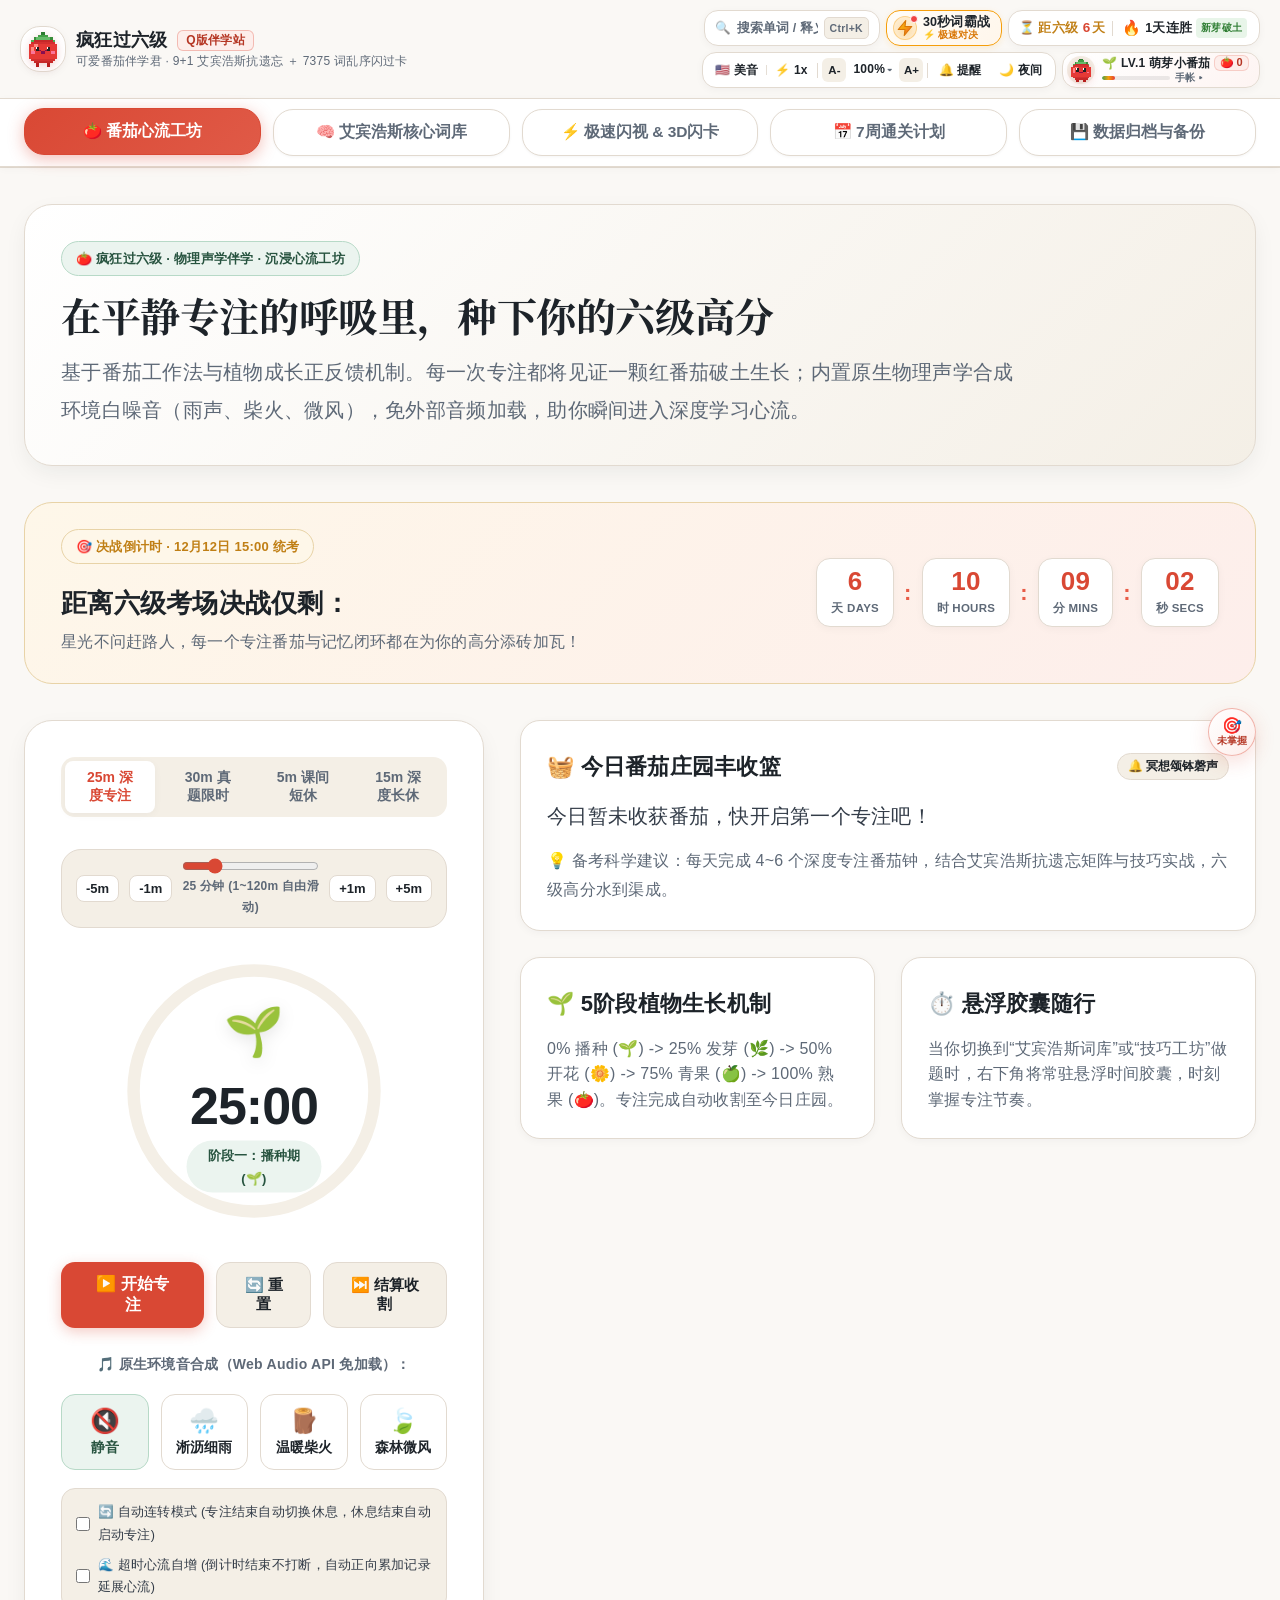
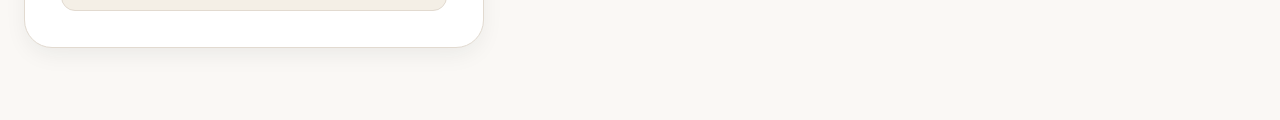
==== commit 4b3e44cd: "fix: 彻底恢复 30秒极速词霸大挑战与成长手账弹窗DOM容器 (修复点击无响应Bug/升级v2.9.5)" ====
--- a/index.html
+++ b/index.html
@@ -12,7 +12,7 @@
   <link rel="preconnect" href="https://fonts.googleapis.com">
   <link rel="preconnect" href="https://fonts.gstatic.com" crossorigin>
   <link href="https://fonts.googleapis.com/css2?family=Noto+Serif+SC:wght@500;600;700;800&display=swap" rel="stylesheet">
-  <link rel="stylesheet" href="style.css?v=2.9.4">
+  <link rel="stylesheet" href="style.css?v=2.9.5">
 </head>
 <body>
 
@@ -1032,10 +1032,167 @@
   <div class="tomato-alert-overlay" id="tomatoAlertOverlay" style="display:none;" onclick="if(event.target===this)closeTomatoAlert()"></div>
 
 
+  <!-- 1. 番茄Q酱成长手札手帐弹窗 -->
+  <div class="modal-overlay" id="petGrowthModal" onclick="if(event.target===this)closeTomatoPetModal()">
+    <div class="modal-dialog" style="max-width:440px; text-align:center;">
+      <div style="font-size:52px; margin-bottom:8px;" id="petModalStageIcon">🌱</div>
+      <h3 style="font-size:22px; font-weight:800; color:var(--text-main);" id="petModalStageName">LV.1 【萌芽小番茄】</h3>
+      <p style="font-size:14px; color:var(--text-muted); margin:6px 0 18px;" id="petModalStageDesc">刚刚破土新生，渴望六级词汇甘霖！</p>
+
+      <div style="background:var(--bg-subtle); padding:16px; border-radius:var(--radius-md); text-align:left; font-size:14px; line-height:1.8; margin-bottom:18px;">
+        <div style="display:flex; justify-content:space-between;">
+          <span>🌟 当前总成长值：</span>
+          <strong id="petModalTotalXp" style="color:var(--harvest-gold); font-size:16px;">0 XP</strong>
+        </div>
+        <div style="display:flex; justify-content:space-between; font-size:13px; color:var(--text-muted);">
+          <span>• 词汇掌握积攒：</span>
+          <span id="petModalWordsXp">+0 XP</span>
+        </div>
+        <div style="display:flex; justify-content:space-between; font-size:13px; color:var(--text-muted);">
+          <span>• 深度专注番茄：</span>
+          <span id="petModalPomoXp">+0 XP</span>
+        </div>
+        <div style="display:flex; justify-content:space-between; font-size:13px; color:var(--text-muted);">
+          <span>• 连续打卡守卫：</span>
+          <span id="petModalStreakXp">+0 XP</span>
+        </div>
+        <div style="margin-top:8px; padding-top:8px; border-top:1px dashed var(--border-color); font-size:12.5px; color:var(--tomato-red);" id="petModalNextXp">
+          距下一级还需 100 XP
+        </div>
+      </div>
+
+      <div style="display:flex; justify-content:center; gap:12px;">
+        <button type="button" class="btn-primary" onclick="onTomatoPetClick(); closeTomatoPetModal();" style="padding:10px 20px;">🍅 番茄Q酱打气</button>
+        <button type="button" class="btn-secondary" onclick="closeTomatoPetModal()" style="padding:10px 18px;">关闭</button>
+      </div>
+    </div>
+  </div>
+
+  <!-- 2. 30秒极速词霸挑战竞技场弹窗 -->
+  <div class="modal-overlay" id="wordBlitzModal" onclick="if(event.target===this)closeWordBlitzModal()">
+    <div class="modal-dialog blitz-large-dialog" onclick="event.stopPropagation()">
+      <!-- 1. 大厅等待页面 -->
+      <div id="blitzLobbyScreen">
+        <div style="font-size:54px; margin-bottom:8px;">⚡🥊</div>
+        <h2 style="font-size:30px; font-weight:900; color:var(--text-main); margin-bottom:10px;">30秒极速词霸大挑战</h2>
+        <p style="font-size:16px; color:var(--text-muted); line-height:1.7; max-width:580px; margin:0 auto 24px;">
+          30 秒高能极速快问快答！考验核心单词的瞬间神经反射弧。<br>
+          连击越高奖励分数越炸裂，倒计时结束自动生成专属对决战报与错题复盘！
+        </p>
+        
+        <div class="blitz-stats-banner">
+          <div>
+            <span style="font-size:14px; color:var(--text-muted);">🏆 个人历史最高得分</span>
+            <div style="font-size:32px; font-weight:900; color:var(--tomato-red); margin-top:4px;" id="blitzHighScoreText">0</div>
+          </div>
+          <div style="border-left:1px solid var(--border-color); padding-left:24px;">
+            <span style="font-size:14px; color:var(--text-muted);">⌨️ 键盘急速盲打操作</span>
+            <div style="font-size:14px; font-weight:700; color:var(--sage-green); margin-top:8px;">
+              [A] / [←] 选 A 项 ｜ [B] / [→] 选 B 项
+            </div>
+          </div>
+        </div>
+
+        <div style="display:flex; justify-content:center; gap:16px; margin-top:28px;">
+          <button type="button" class="btn-primary" onclick="startWordBlitzGame()" style="padding:14px 40px; font-size:18px; font-weight:800; border-radius:12px;">🔥 开始极速挑战 (空格键)</button>
+          <button type="button" class="btn-secondary" onclick="closeWordBlitzModal()" style="padding:14px 28px; font-size:16px;">稍后再战</button>
+        </div>
+      </div>
+
+      <!-- 2. 答题对决竞技场 (大尺寸沉浸界面) -->
+      <div id="blitzArenaScreen" style="display:none;">
+        <div class="blitz-arena-header">
+          <div class="blitz-timer-pill">
+            <span style="font-size:14px; color:var(--text-muted);">⏱️ 剩余时间：</span>
+            <strong id="blitzTimerNumber" style="font-size:30px; font-weight:900; color:var(--tomato-red);">30</strong>
+            <span style="font-size:14px; color:var(--text-muted);">秒</span>
+          </div>
+
+          <div id="blitzComboLive" class="blitz-combo-badge" style="display:none;">
+            🔥 COMBO x2!
+          </div>
+
+          <div class="blitz-score-pill">
+            <span style="font-size:14px; color:var(--text-muted);">实时得分：</span>
+            <strong id="blitzScoreLive" style="font-size:30px; font-weight:900; color:var(--sage-green);">0</strong>
+          </div>
+        </div>
+
+        <!-- 高能倒计时能量条 -->
+        <div class="blitz-timer-container">
+          <div class="blitz-timer-bar" id="blitzTimerBar" style="width:100%;"></div>
+        </div>
+
+        <!-- 超大单词展示区 -->
+        <div class="blitz-word-hero">
+          <div class="blitz-word-display" id="blitzQuestionWord">abandon</div>
+          <div class="blitz-word-phonetic-row">
+            <span id="blitzQuestionPhonetic" style="font-size:18px; color:var(--text-muted); font-family:serif;">/əˈbændən/</span>
+            <button type="button" class="audio-speak-btn" onclick="speakCurrentBlitzWord()" style="margin-left:10px; padding:4px 10px; font-size:12px;">🔊 朗读</button>
+          </div>
+        </div>
+
+        <!-- 超大幅面触控/点击选项按钮 -->
+        <div class="blitz-choices-grid">
+          <button type="button" class="blitz-choice-card" id="blitzBtnOptA" onclick="handleBlitzAnswer('A')">
+            <span class="blitz-opt-badge">A</span>
+            <span class="blitz-opt-text" id="blitzTextOptA">选项内容加载中...</span>
+          </button>
+          <button type="button" class="blitz-choice-card" id="blitzBtnOptB" onclick="handleBlitzAnswer('B')">
+            <span class="blitz-opt-badge">B</span>
+            <span class="blitz-opt-text" id="blitzTextOptB">选项内容加载中...</span>
+          </button>
+        </div>
+
+        <div style="font-size:13px; color:var(--text-muted); margin-top:14px;">
+          💡 快捷键提示：按键盘 <kbd style="background:var(--bg-subtle); padding:2px 6px; border-radius:4px; border:1px solid var(--border-color);">A</kbd> 或 <kbd style="background:var(--bg-subtle); padding:2px 6px; border-radius:4px; border:1px solid var(--border-color);">←</kbd> 选 A 项，按 <kbd style="background:var(--bg-subtle); padding:2px 6px; border-radius:4px; border:1px solid var(--border-color);">B</kbd> 或 <kbd style="background:var(--bg-subtle); padding:2px 6px; border-radius:4px; border:1px solid var(--border-color);">→</kbd> 选 B 项
+        </div>
+      </div>
+
+      <!-- 3. 结算成绩与单词深度复盘页面 -->
+      <div id="blitzResultScreen" style="display:none;">
+        <div style="font-size:42px; margin-bottom:4px;">🏁✨</div>
+        <h3 style="font-size:26px; font-weight:900; color:var(--text-main);">挑战结算！</h3>
+        
+        <div style="display:flex; justify-content:center; align-items:center; gap:20px; margin:16px 0;">
+          <div class="blitz-rank-stamp" id="blitzRankStamp">S</div>
+          <div style="text-align:left;">
+            <div style="font-size:36px; font-weight:900; color:var(--tomato-red);">
+              <span id="blitzFinalScore">0</span> <span style="font-size:18px;">分</span>
+            </div>
+            <div style="font-size:14.5px; font-weight:700; color:var(--harvest-gold); margin-top:2px;" id="blitzFinalCombo">
+              🔥 巅峰连击：0 ｜ 答对：0 题
+            </div>
+          </div>
+        </div>
+
+        <div id="blitzRecordTip" style="font-size:14px; color:var(--text-muted); margin-bottom:18px;"></div>
+
+        <!-- 本轮挑战词汇深度复盘表 (错题与掌握一眼清) -->
+        <div class="blitz-review-box">
+          <div style="display:flex; justify-content:space-between; align-items:center; margin-bottom:10px;">
+            <strong style="font-size:15px; color:var(--text-main);">📖 本轮对决词汇复盘清单：</strong>
+            <span style="font-size:12.5px; color:var(--text-muted);">点击单词可听发音</span>
+          </div>
+          <div class="blitz-review-list" id="blitzReviewList">
+            <!-- 动态生成复盘行 -->
+          </div>
+        </div>
+
+        <div style="display:flex; justify-content:center; gap:16px; margin-top:22px;">
+          <button type="button" class="btn-primary" onclick="startWordBlitzGame()" style="padding:12px 32px; font-size:16px; font-weight:700;">🔄 再战一把 (空格键)</button>
+          <button type="button" class="btn-secondary" onclick="closeWordBlitzModal()" style="padding:12px 24px; font-size:15px;">完成并返回</button>
+        </div>
+      </div>
+    </div>
+  </div>
+
+  <!-- 全局轻量 Toast 悬浮提醒容器 -->
+
   <div class="toast-container" id="toastContainer"></div>
 
-  <script src="words_data.js?v=2.9.4"></script>
-  <script src="app.js?v=2.9.4"></script>
+  <script src="words_data.js?v=2.9.5"></script>
+  <script src="app.js?v=2.9.5"></script>
 
   <!-- 全局智能撤销悬浮胶囊中枢 (支持 Ctrl+Z 一键撤回) -->
   <div class="undo-floating-capsule" id="undoFloatingCapsule"></div>
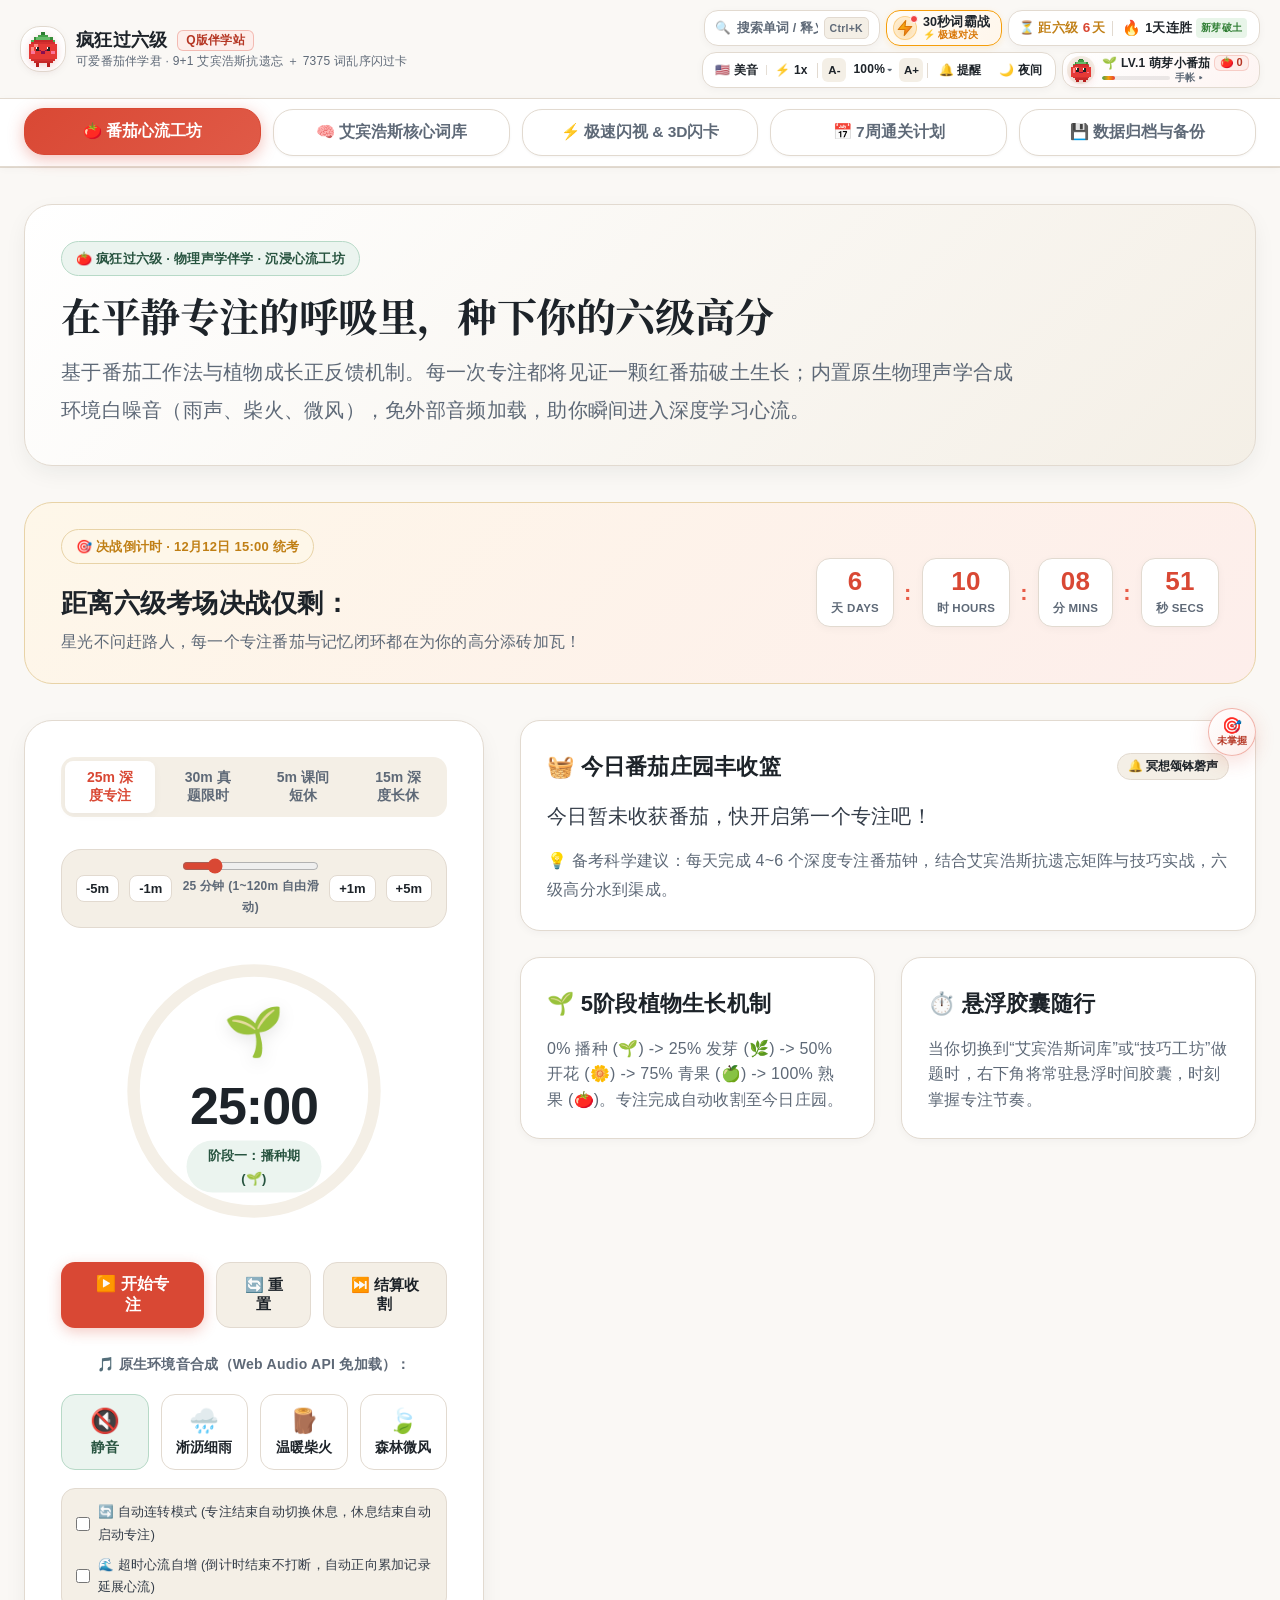
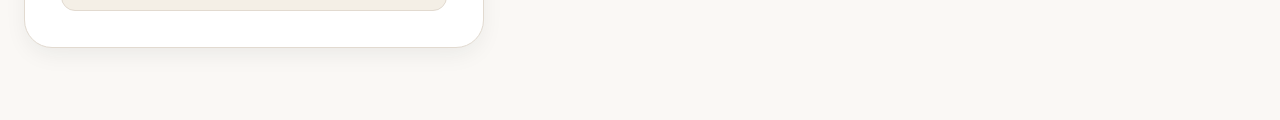
==== commit 4c4fbced: "fix: 深度重构 fertile 巧记为【经典谐音佛头+词根fert产出】双轨记忆法 (升级v2.9.6)" ====
--- a/index.html
+++ b/index.html
@@ -12,7 +12,7 @@
   <link rel="preconnect" href="https://fonts.googleapis.com">
   <link rel="preconnect" href="https://fonts.gstatic.com" crossorigin>
   <link href="https://fonts.googleapis.com/css2?family=Noto+Serif+SC:wght@500;600;700;800&display=swap" rel="stylesheet">
-  <link rel="stylesheet" href="style.css?v=2.9.5">
+  <link rel="stylesheet" href="style.css?v=2.9.6">
 </head>
 <body>
 
@@ -1191,8 +1191,8 @@
 
   <div class="toast-container" id="toastContainer"></div>
 
-  <script src="words_data.js?v=2.9.5"></script>
-  <script src="app.js?v=2.9.5"></script>
+  <script src="words_data.js?v=2.9.6"></script>
+  <script src="app.js?v=2.9.6"></script>
 
   <!-- 全局智能撤销悬浮胶囊中枢 (支持 Ctrl+Z 一键撤回) -->
   <div class="undo-floating-capsule" id="undoFloatingCapsule"></div>
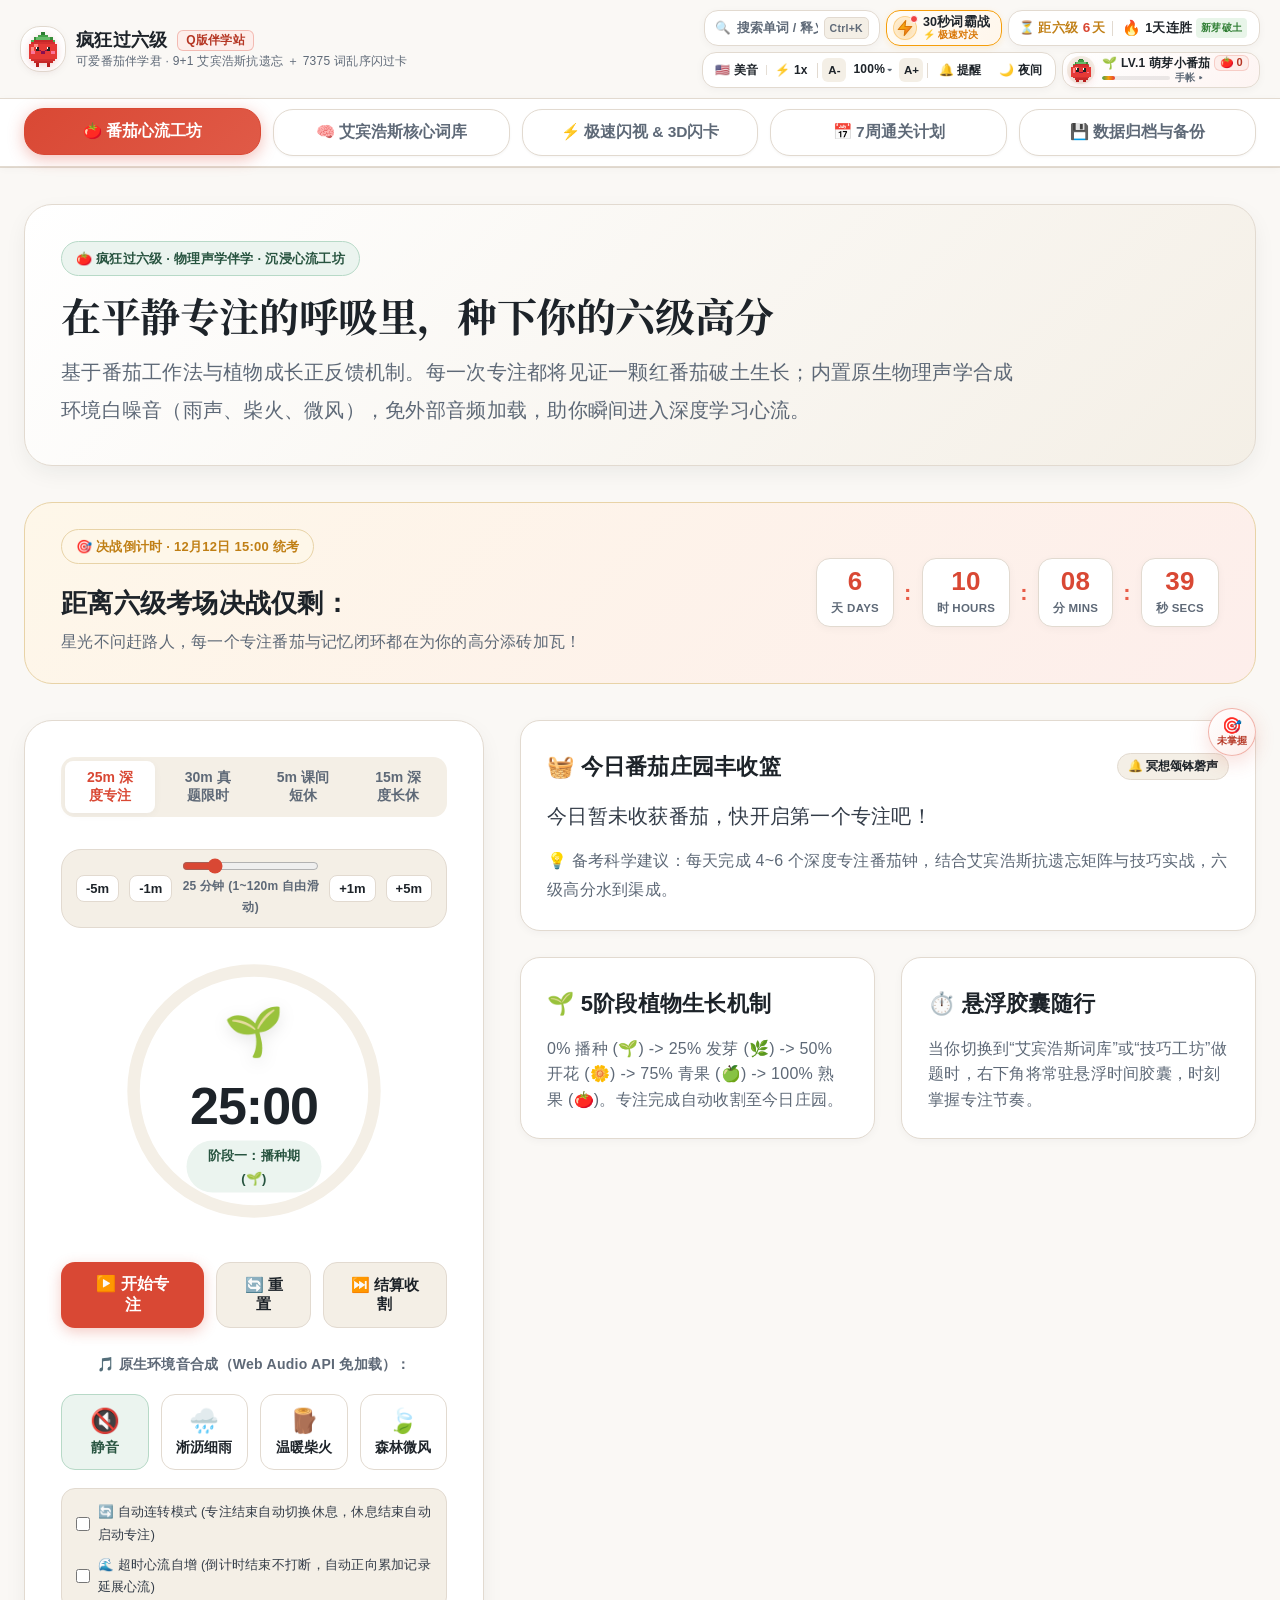
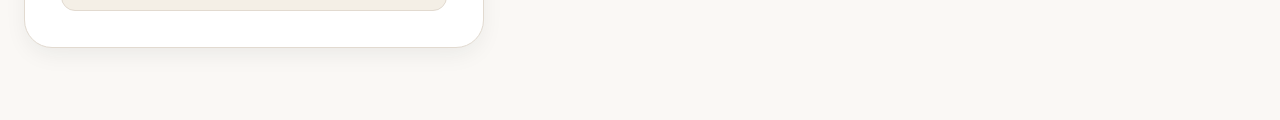
==== commit bca3514b: "fix: 彻底重构 denote 巧记 (摒弃劣质谐音/采用词根de+note标记及denote外延与connote内涵核心对照 v2.9.7)" ====
--- a/index.html
+++ b/index.html
@@ -12,7 +12,7 @@
   <link rel="preconnect" href="https://fonts.googleapis.com">
   <link rel="preconnect" href="https://fonts.gstatic.com" crossorigin>
   <link href="https://fonts.googleapis.com/css2?family=Noto+Serif+SC:wght@500;600;700;800&display=swap" rel="stylesheet">
-  <link rel="stylesheet" href="style.css?v=2.9.6">
+  <link rel="stylesheet" href="style.css?v=2.9.7">
 </head>
 <body>
 
@@ -1191,8 +1191,8 @@
 
   <div class="toast-container" id="toastContainer"></div>
 
-  <script src="words_data.js?v=2.9.6"></script>
-  <script src="app.js?v=2.9.6"></script>
+  <script src="words_data.js?v=2.9.7"></script>
+  <script src="app.js?v=2.9.7"></script>
 
   <!-- 全局智能撤销悬浮胶囊中枢 (支持 Ctrl+Z 一键撤回) -->
   <div class="undo-floating-capsule" id="undoFloatingCapsule"></div>
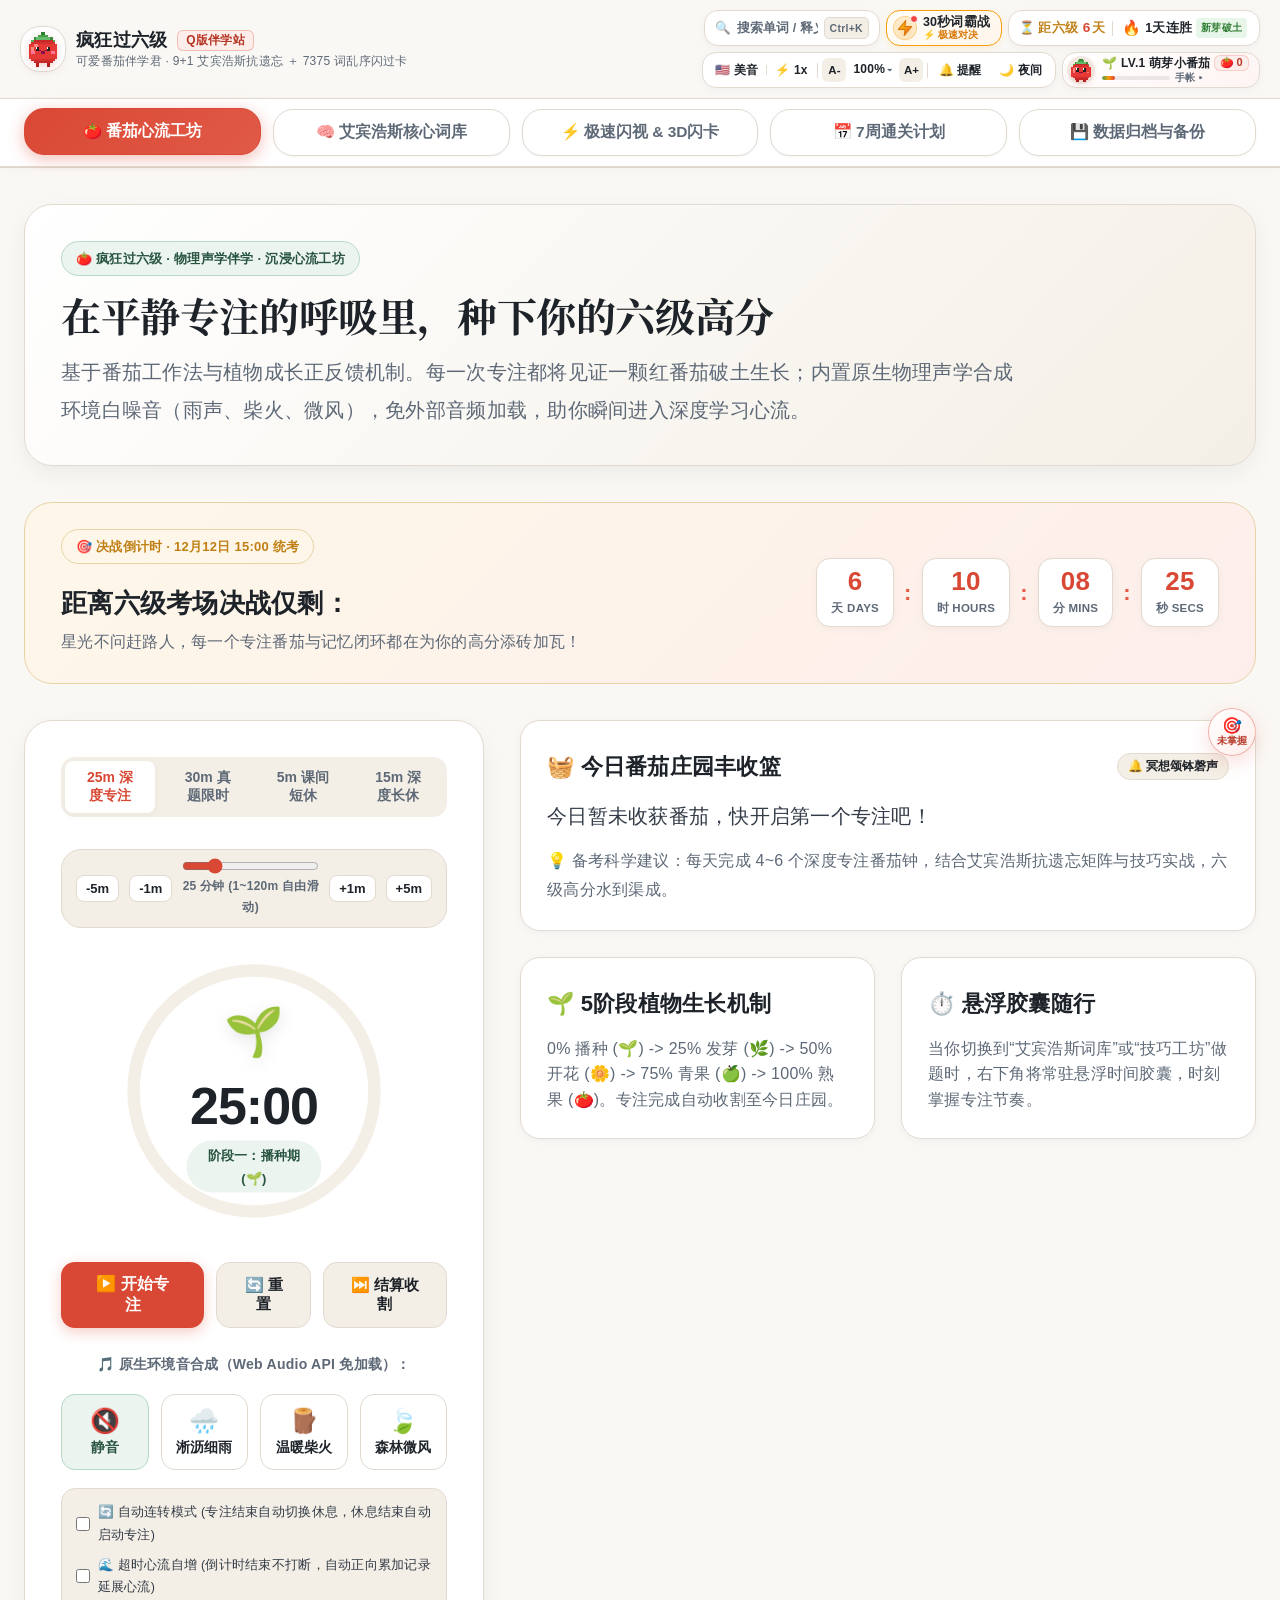
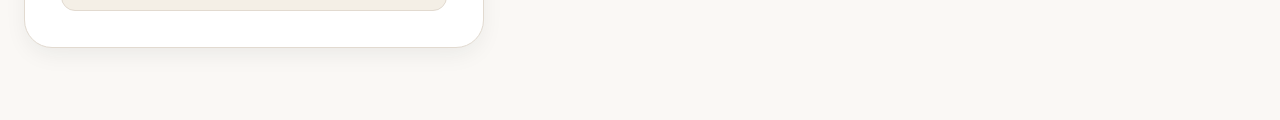
==== commit e70b59d5: "refactor: 全库巧记深度核检与升维重构 (剔除89处无效附会/生硬谐音/重塑词根词源双轨权威巧记 v2.9.8)" ====
--- a/index.html
+++ b/index.html
@@ -12,7 +12,7 @@
   <link rel="preconnect" href="https://fonts.googleapis.com">
   <link rel="preconnect" href="https://fonts.gstatic.com" crossorigin>
   <link href="https://fonts.googleapis.com/css2?family=Noto+Serif+SC:wght@500;600;700;800&display=swap" rel="stylesheet">
-  <link rel="stylesheet" href="style.css?v=2.9.7">
+  <link rel="stylesheet" href="style.css?v=2.9.8">
 </head>
 <body>
 
@@ -1191,8 +1191,8 @@
 
   <div class="toast-container" id="toastContainer"></div>
 
-  <script src="words_data.js?v=2.9.7"></script>
-  <script src="app.js?v=2.9.7"></script>
+  <script src="words_data.js?v=2.9.8"></script>
+  <script src="app.js?v=2.9.8"></script>
 
   <!-- 全局智能撤销悬浮胶囊中枢 (支持 Ctrl+Z 一键撤回) -->
   <div class="undo-floating-capsule" id="undoFloatingCapsule"></div>
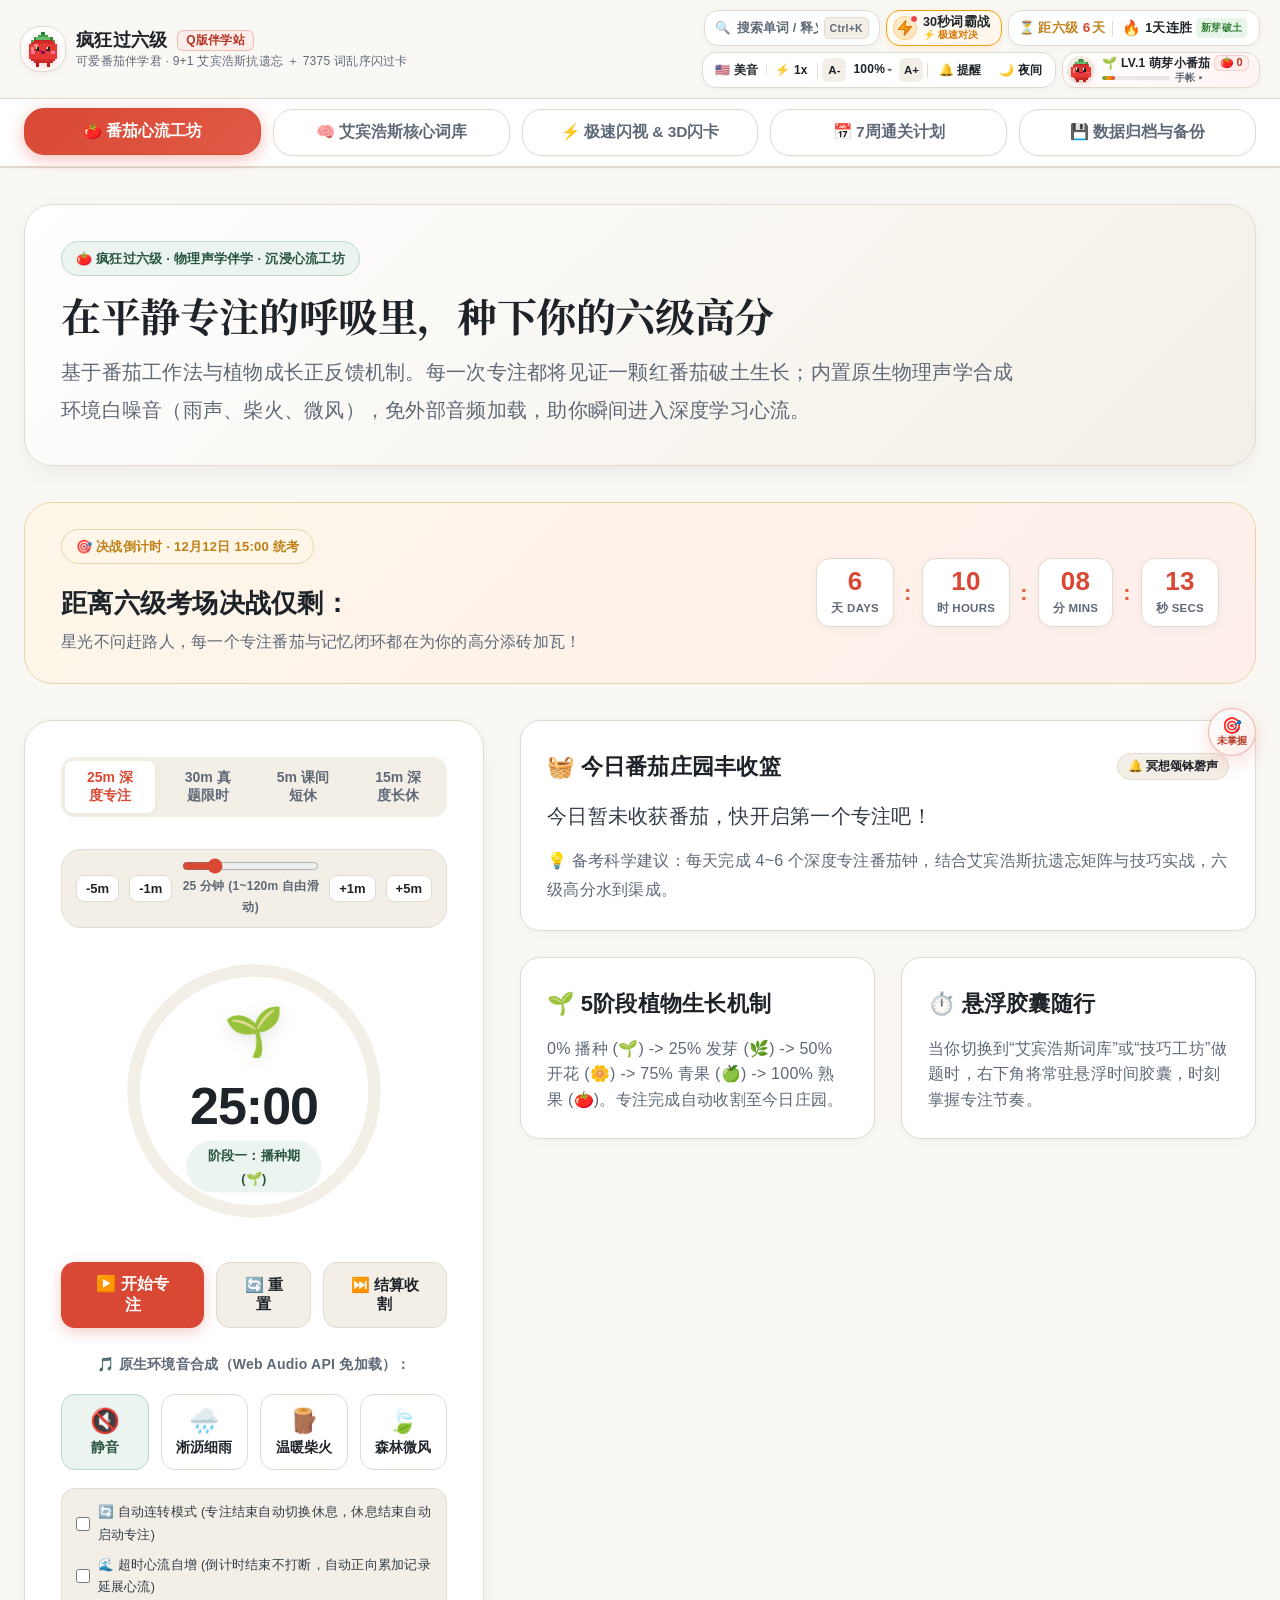
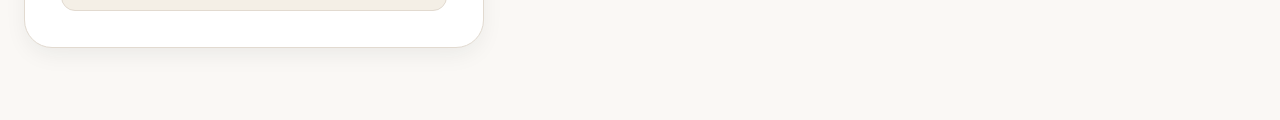
==== commit 0b690dd4: "feat: 升级全库核心词【真实词根 + 怪异脑洞故事】终极记忆体系 (告别枯燥词典解构/打造考场高能记忆点 v3.0.0)" ====
--- a/index.html
+++ b/index.html
@@ -12,7 +12,7 @@
   <link rel="preconnect" href="https://fonts.googleapis.com">
   <link rel="preconnect" href="https://fonts.gstatic.com" crossorigin>
   <link href="https://fonts.googleapis.com/css2?family=Noto+Serif+SC:wght@500;600;700;800&display=swap" rel="stylesheet">
-  <link rel="stylesheet" href="style.css?v=2.9.8">
+  <link rel="stylesheet" href="style.css?v=3.0.0">
 </head>
 <body>
 
@@ -1191,8 +1191,8 @@
 
   <div class="toast-container" id="toastContainer"></div>
 
-  <script src="words_data.js?v=2.9.8"></script>
-  <script src="app.js?v=2.9.8"></script>
+  <script src="words_data.js?v=3.0.0"></script>
+  <script src="app.js?v=3.0.0"></script>
 
   <!-- 全局智能撤销悬浮胶囊中枢 (支持 Ctrl+Z 一键撤回) -->
   <div class="undo-floating-capsule" id="undoFloatingCapsule"></div>
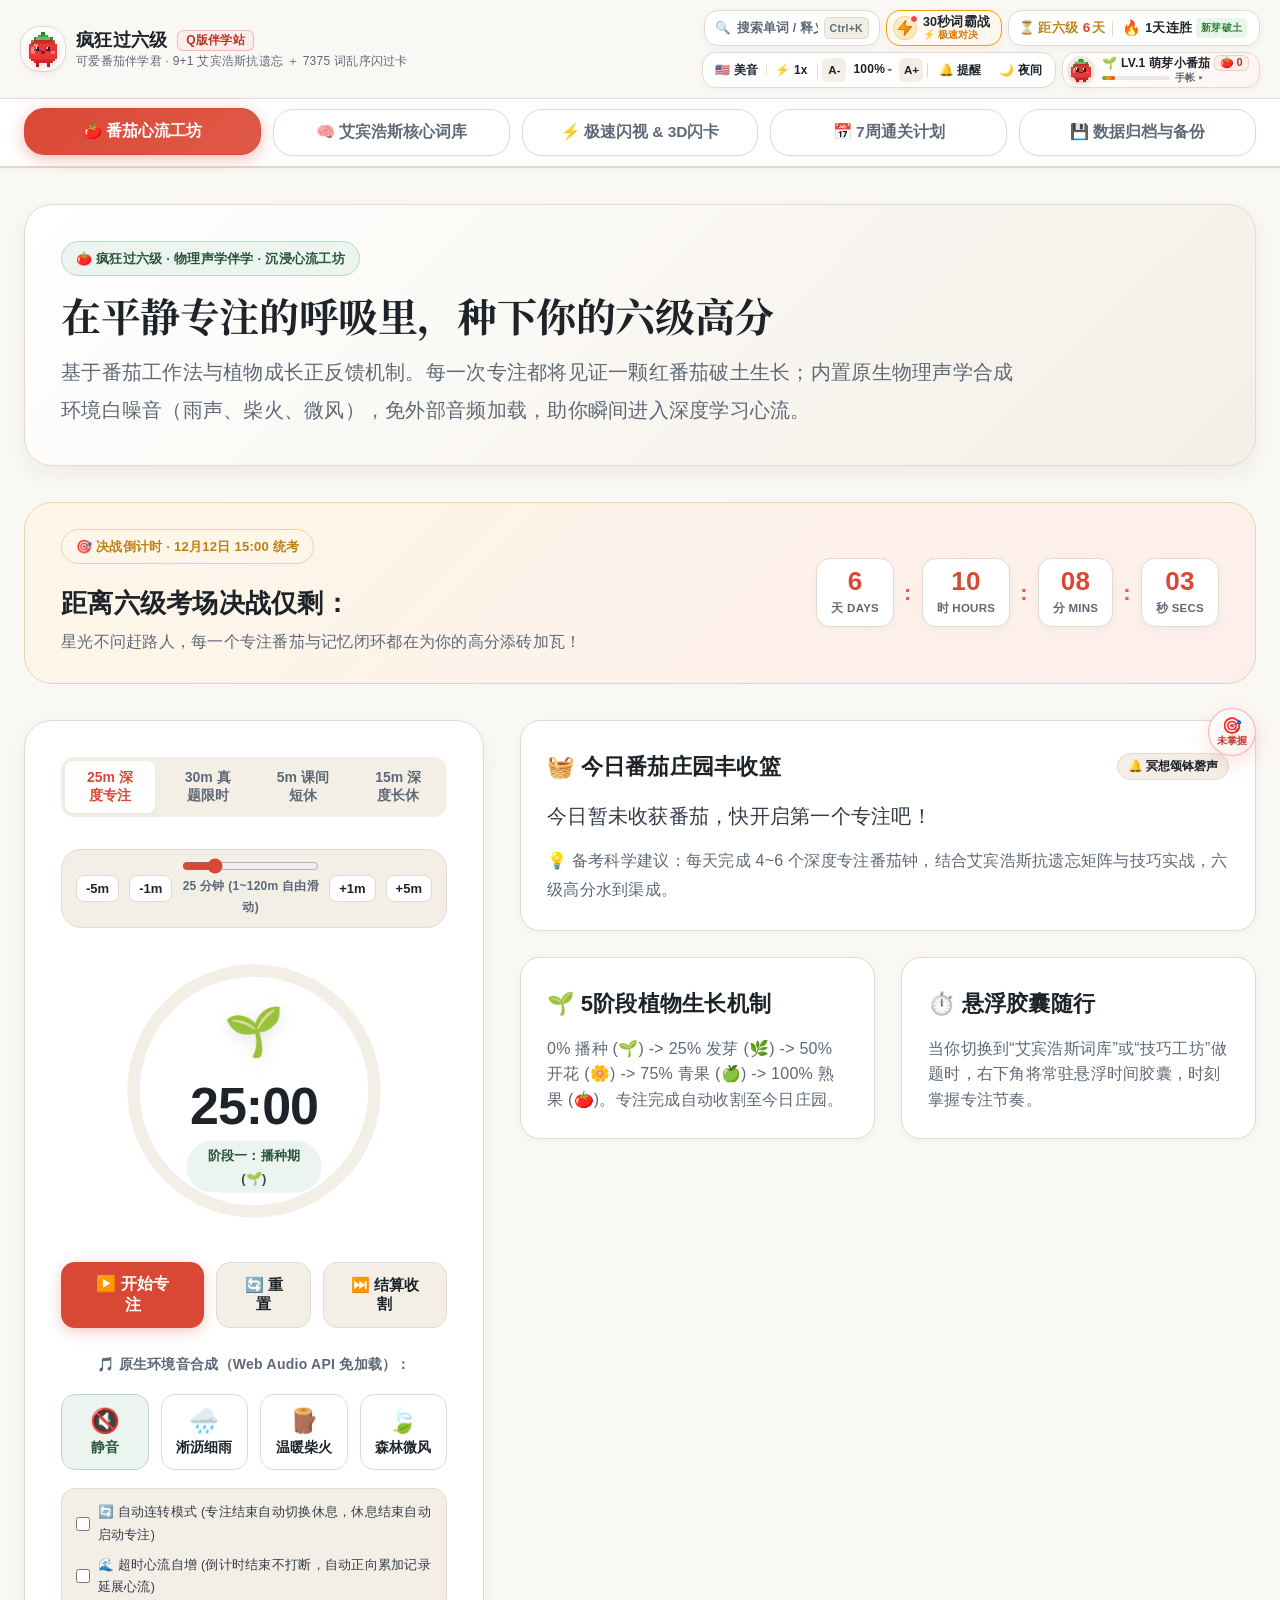
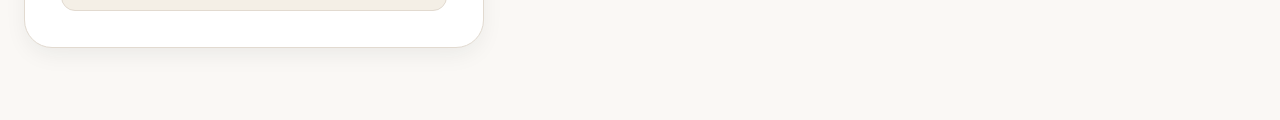
==== commit c8c0df76: "feat: 升级核心词【真实词根 + 中文发音谐音 + 怪异脑洞情景剧】三位一体极速记忆系统 (v3.0.1)" ====
--- a/index.html
+++ b/index.html
@@ -12,7 +12,7 @@
   <link rel="preconnect" href="https://fonts.googleapis.com">
   <link rel="preconnect" href="https://fonts.gstatic.com" crossorigin>
   <link href="https://fonts.googleapis.com/css2?family=Noto+Serif+SC:wght@500;600;700;800&display=swap" rel="stylesheet">
-  <link rel="stylesheet" href="style.css?v=3.0.0">
+  <link rel="stylesheet" href="style.css?v=3.0.1">
 </head>
 <body>
 
@@ -1191,8 +1191,8 @@
 
   <div class="toast-container" id="toastContainer"></div>
 
-  <script src="words_data.js?v=3.0.0"></script>
-  <script src="app.js?v=3.0.0"></script>
+  <script src="words_data.js?v=3.0.1"></script>
+  <script src="app.js?v=3.0.1"></script>
 
   <!-- 全局智能撤销悬浮胶囊中枢 (支持 Ctrl+Z 一键撤回) -->
   <div class="undo-floating-capsule" id="undoFloatingCapsule"></div>
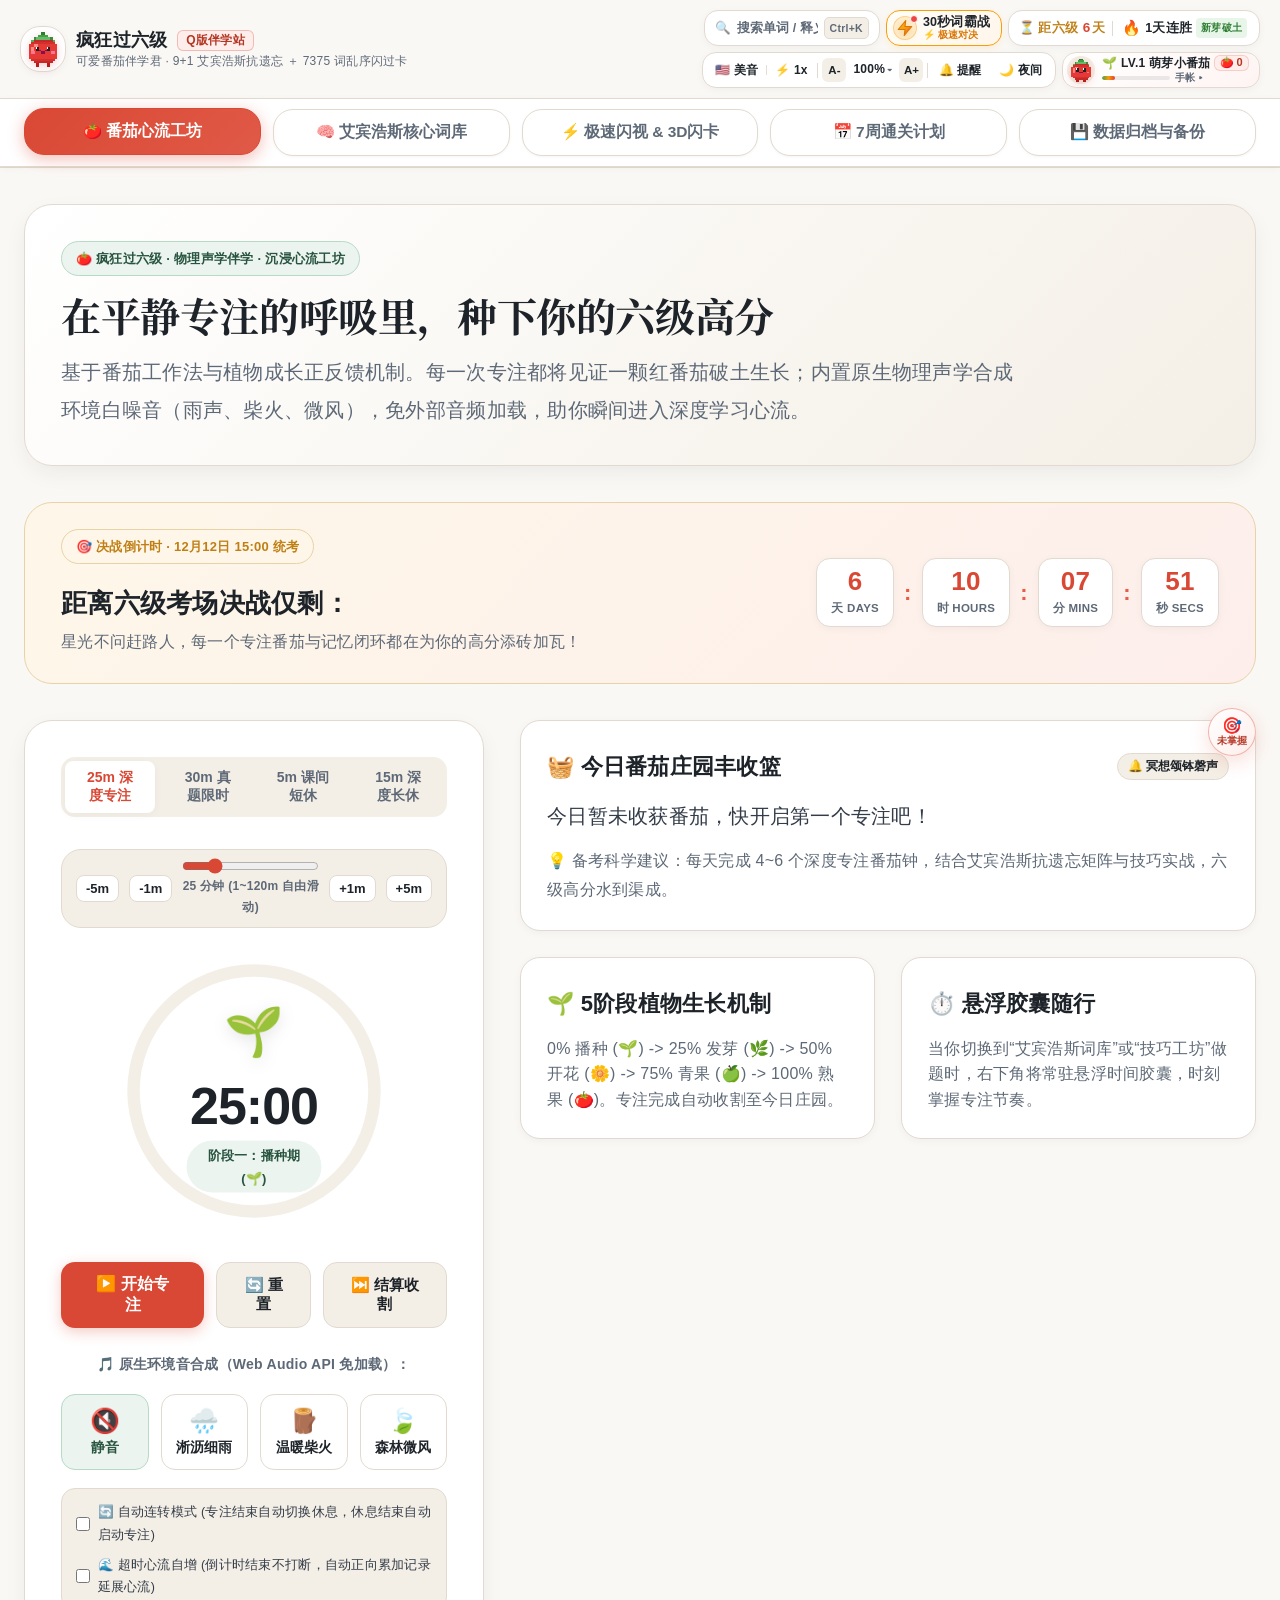
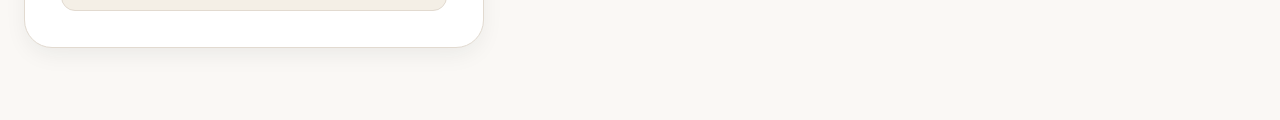
==== commit a69fe7cb: "fix: 彻底修复朗读无反应无声音Bug (移除350ms外网自杀定时器/恢复100%纯本地零网络WebSpeech秒响/修复Art单词误删 v3.0.2)" ====
--- a/index.html
+++ b/index.html
@@ -12,7 +12,7 @@
   <link rel="preconnect" href="https://fonts.googleapis.com">
   <link rel="preconnect" href="https://fonts.gstatic.com" crossorigin>
   <link href="https://fonts.googleapis.com/css2?family=Noto+Serif+SC:wght@500;600;700;800&display=swap" rel="stylesheet">
-  <link rel="stylesheet" href="style.css?v=3.0.1">
+  <link rel="stylesheet" href="style.css?v=3.0.2">
 </head>
 <body>
 
@@ -1191,8 +1191,8 @@
 
   <div class="toast-container" id="toastContainer"></div>
 
-  <script src="words_data.js?v=3.0.1"></script>
-  <script src="app.js?v=3.0.1"></script>
+  <script src="words_data.js?v=3.0.2"></script>
+  <script src="app.js?v=3.0.2"></script>
 
   <!-- 全局智能撤销悬浮胶囊中枢 (支持 Ctrl+Z 一键撤回) -->
   <div class="undo-floating-capsule" id="undoFloatingCapsule"></div>
